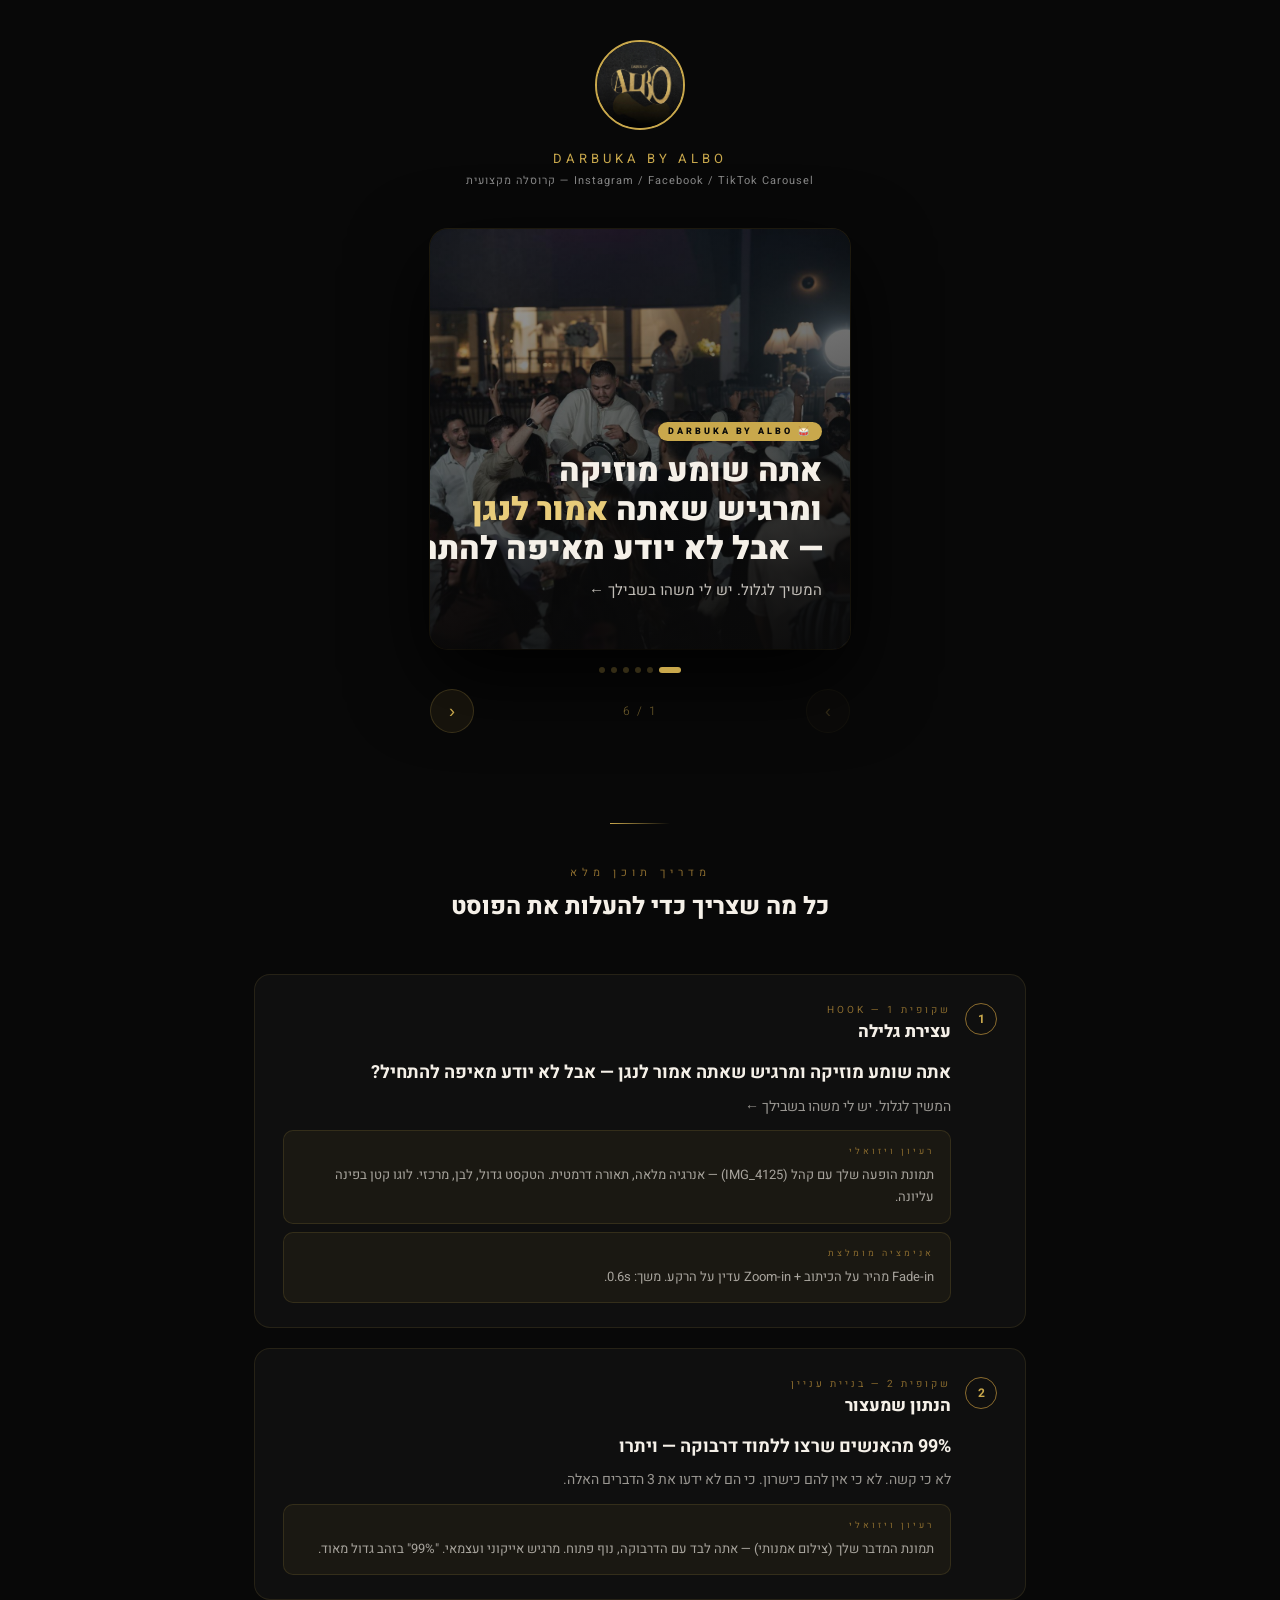
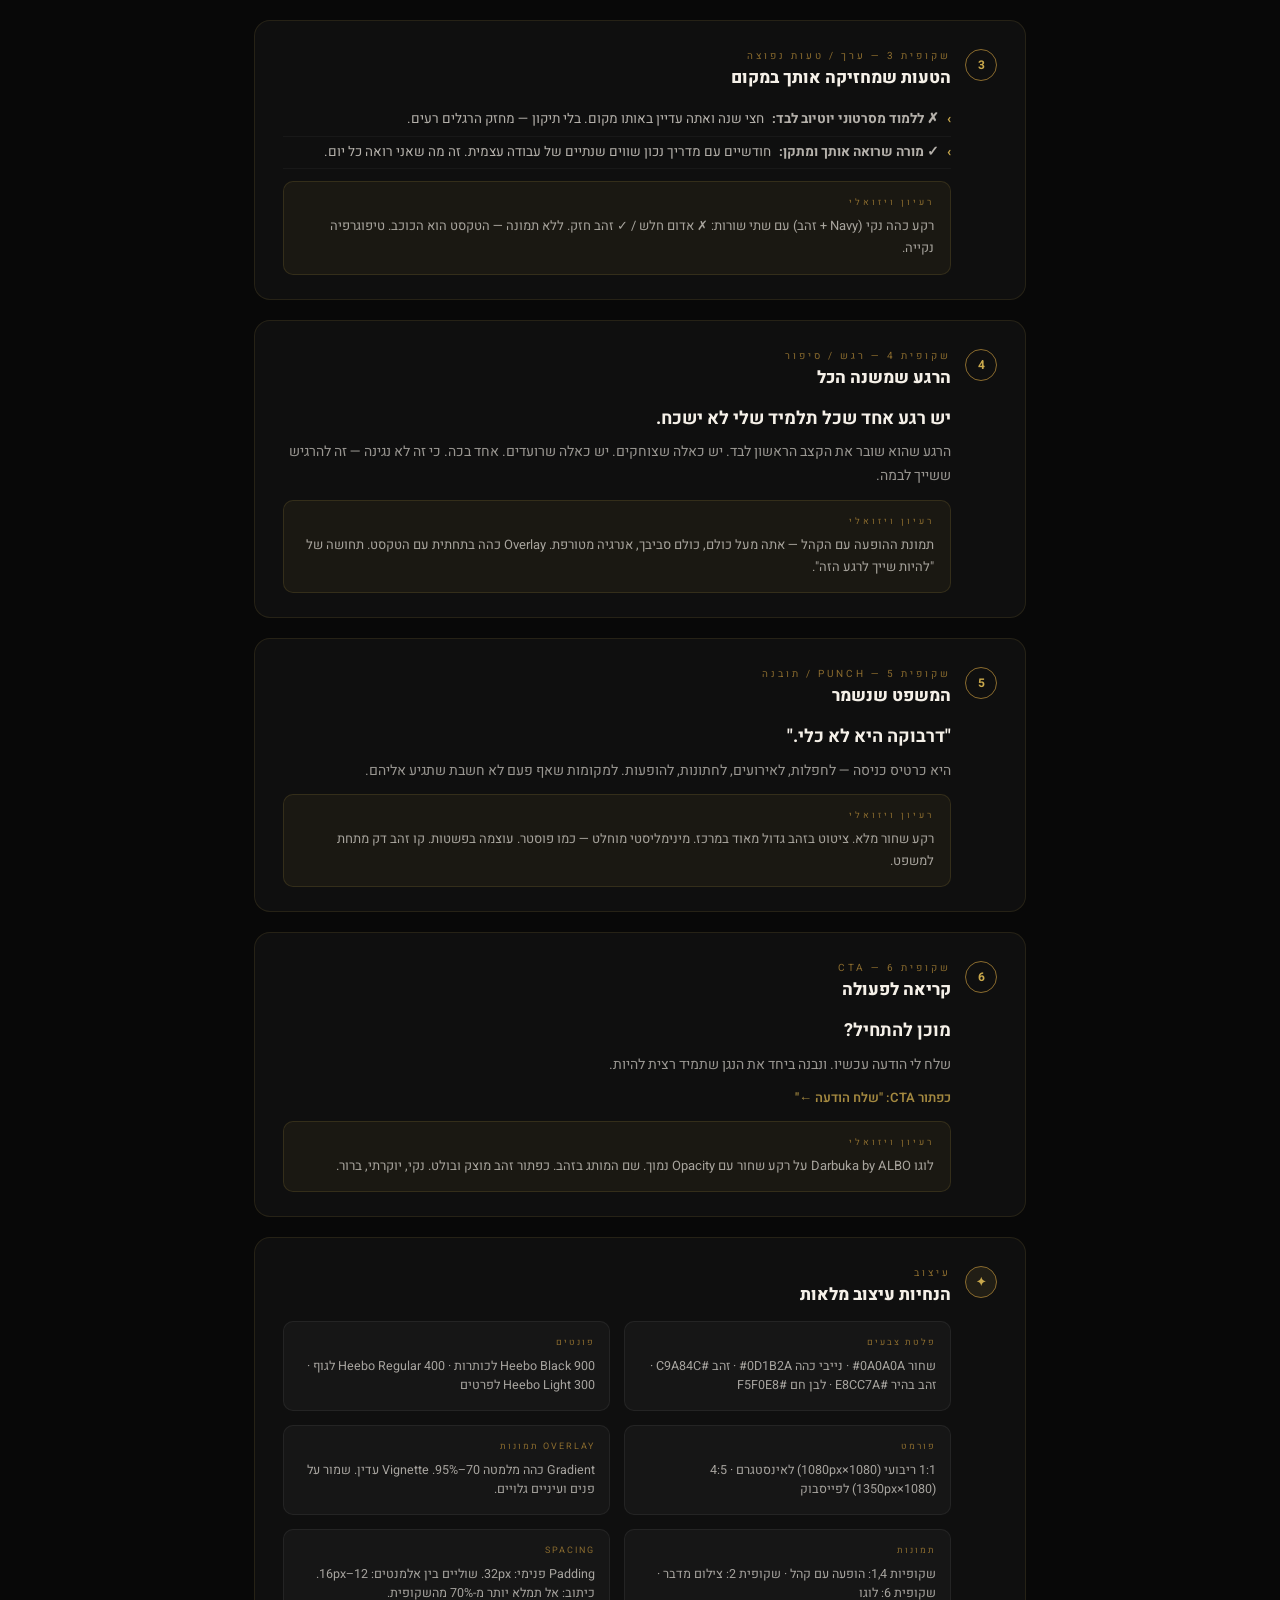
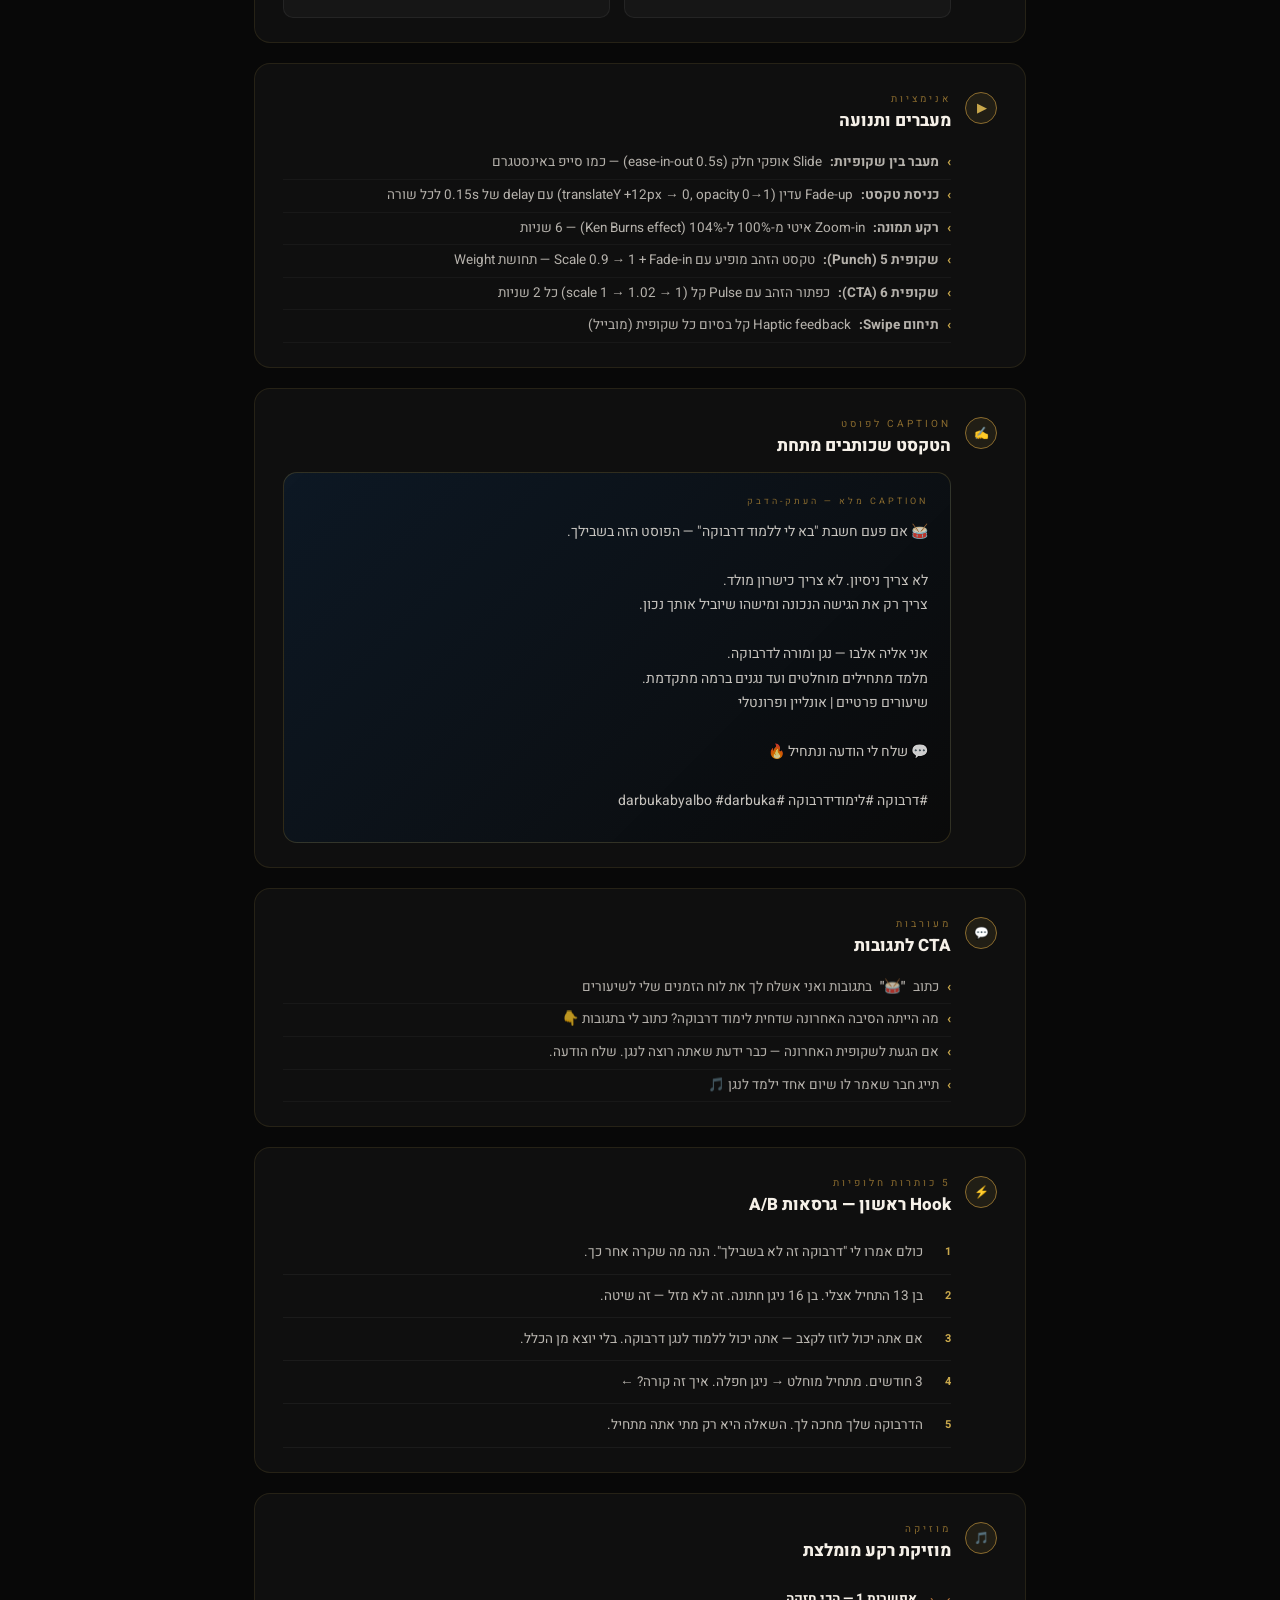
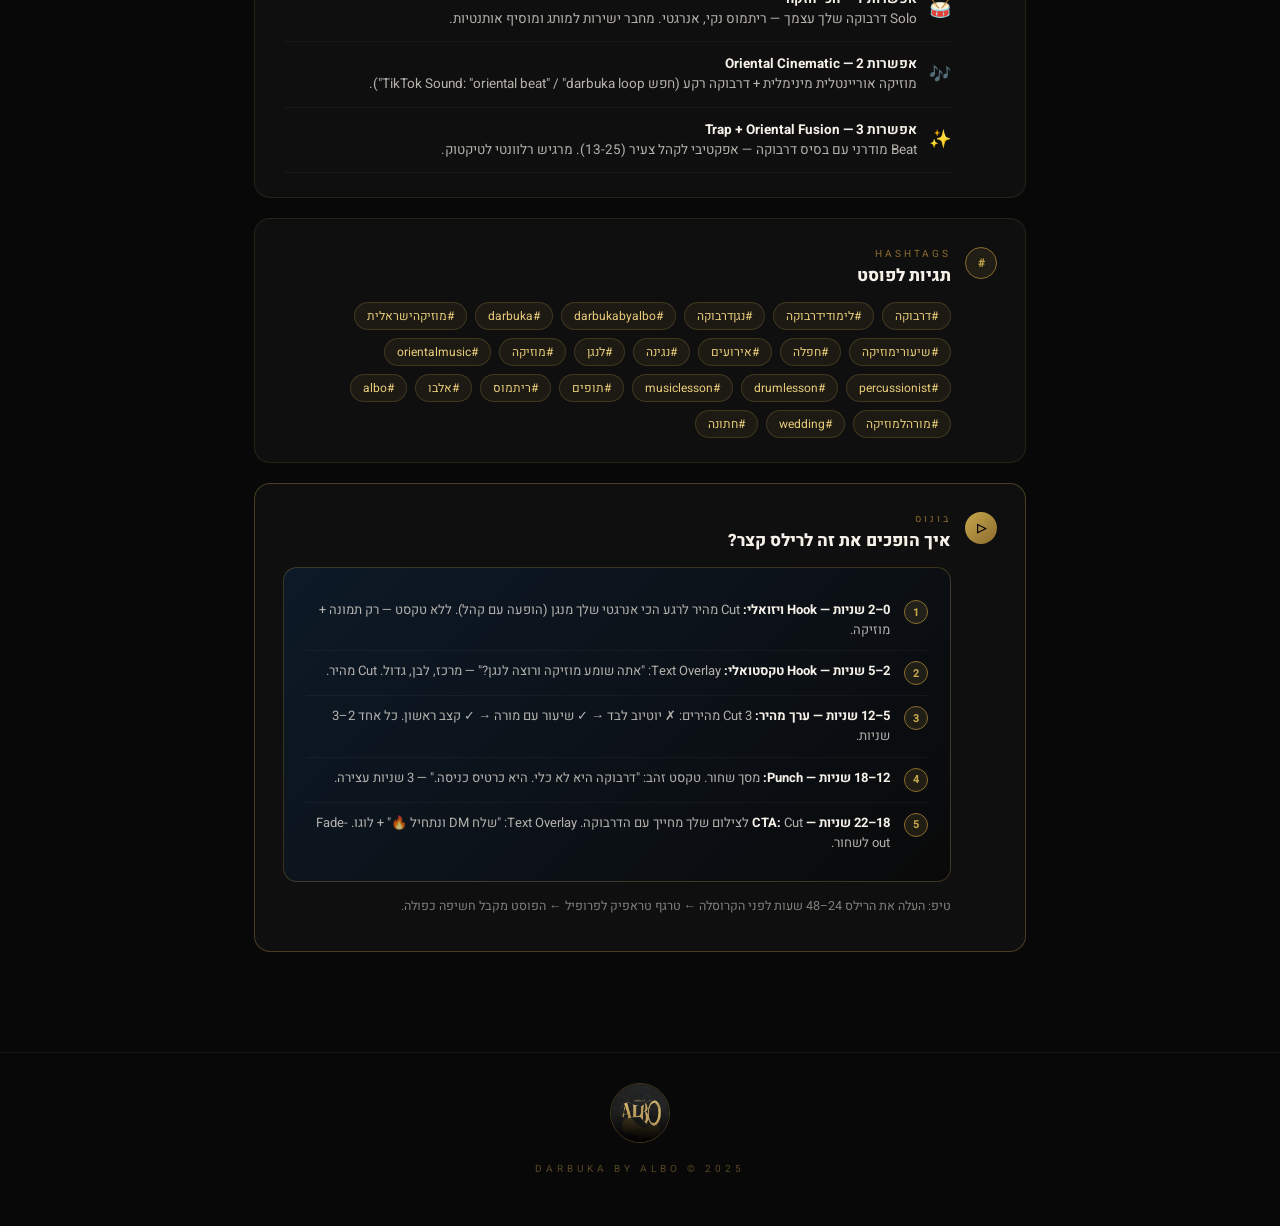
==== index.html @ 51befe45 "Add Darbuka by ALBO professional Instagram carousel with full content guide - Interactive 6-slide He" ====
<!DOCTYPE html>
<html lang="he" dir="rtl">
<head>
  <meta charset="UTF-8" />
  <meta name="viewport" content="width=device-width, initial-scale=1.0" />
  <title>Darbuka by ALBO — קרוסלה אינסטגרם</title>
  <link rel="preconnect" href="https://fonts.googleapis.com" />
  <link href="https://fonts.googleapis.com/css2?family=Heebo:wght@300;400;500;700;800;900&display=swap" rel="stylesheet" />
  <style>
    /* ─── RESET & BASE ─── */
    *, *::before, *::after { box-sizing: border-box; margin: 0; padding: 0; }

    :root {
      --gold:       #C9A84C;
      --gold-light: #E8CC7A;
      --gold-dim:   #8A6B2E;
      --black:      #0A0A0A;
      --navy:       #0D1B2A;
      --white:      #F5F0E8;
      --gray:       #888;
      --slide-w:    420px;
      --slide-h:    420px;
    }

    body {
      background: #080808;
      font-family: 'Heebo', sans-serif;
      color: var(--white);
      min-height: 100vh;
      overflow-x: hidden;
    }

    /* ─── LAYOUT ─── */
    .page-header {
      text-align: center;
      padding: 40px 20px 10px;
    }
    .page-header .brand-logo {
      width: 90px;
      border-radius: 50%;
      border: 2px solid var(--gold);
      margin-bottom: 12px;
    }
    .page-header h1 {
      font-size: 13px;
      letter-spacing: 4px;
      color: var(--gold);
      text-transform: uppercase;
      font-weight: 400;
    }
    .page-header p {
      font-size: 11px;
      color: var(--gray);
      margin-top: 4px;
      letter-spacing: 1px;
    }

    /* ─── CAROUSEL WRAPPER ─── */
    .carousel-section {
      display: flex;
      flex-direction: column;
      align-items: center;
      padding: 30px 0 0;
    }

    .carousel-frame {
      position: relative;
      width: var(--slide-w);
      max-width: 92vw;
    }

    /* ─── SLIDE TRACK ─── */
    .slides-track {
      overflow: hidden;
      border-radius: 18px;
      box-shadow: 0 30px 80px rgba(0,0,0,.9), 0 0 0 1px rgba(201,168,76,.15);
    }

    .slides-inner {
      display: flex;
      transition: transform .55s cubic-bezier(.77,0,.175,1);
    }

    .slide {
      min-width: var(--slide-w);
      max-width: 92vw;
      height: var(--slide-h);
      position: relative;
      overflow: hidden;
      flex-shrink: 0;
      display: flex;
      flex-direction: column;
      justify-content: flex-end;
      align-items: flex-start;
      padding: 32px 28px;
    }

    /* ─── BG LAYERS ─── */
    .slide-bg {
      position: absolute;
      inset: 0;
      background-size: cover;
      background-position: center;
      transition: transform 6s ease;
    }
    .slide:hover .slide-bg { transform: scale(1.04); }

    .slide-overlay {
      position: absolute;
      inset: 0;
      background: linear-gradient(
        170deg,
        rgba(10,10,10,.15) 0%,
        rgba(10,10,10,.55) 40%,
        rgba(10,10,10,.92) 100%
      );
    }

    /* ─── SLIDE TEXT ─── */
    .slide-content { position: relative; z-index: 2; width: 100%; }

    .slide-tag {
      display: inline-block;
      background: var(--gold);
      color: var(--black);
      font-size: 9px;
      font-weight: 800;
      letter-spacing: 3px;
      text-transform: uppercase;
      padding: 3px 10px;
      border-radius: 20px;
      margin-bottom: 10px;
    }

    .slide-number {
      position: absolute;
      top: 24px;
      left: 24px;
      font-size: 10px;
      color: rgba(201,168,76,.5);
      font-weight: 300;
      letter-spacing: 2px;
      z-index: 3;
    }

    .slide-headline {
      font-size: clamp(22px, 5.5vw, 28px);
      font-weight: 900;
      line-height: 1.22;
      color: var(--white);
      margin-bottom: 10px;
    }
    .slide-headline .gold { color: var(--gold-light); }

    .slide-body {
      font-size: clamp(13px, 3.2vw, 15px);
      font-weight: 400;
      line-height: 1.65;
      color: rgba(245,240,232,.78);
      margin-bottom: 14px;
    }

    .slide-cta-pill {
      display: inline-flex;
      align-items: center;
      gap: 6px;
      border: 1.5px solid var(--gold);
      border-radius: 40px;
      padding: 8px 20px;
      font-size: 13px;
      font-weight: 700;
      color: var(--gold-light);
      letter-spacing: .5px;
      transition: background .25s, color .25s;
      cursor: pointer;
      text-decoration: none;
    }
    .slide-cta-pill:hover {
      background: var(--gold);
      color: var(--black);
    }
    .slide-cta-pill .arrow { font-style: normal; transition: transform .25s; }
    .slide-cta-pill:hover .arrow { transform: translateX(-4px); }

    /* ─── SLIDE 1 — HOOK ─── */
    #slide-1 .slide-bg {
      background-image: url('images/performance.jpeg');
      background-position: center 30%;
    }
    #slide-1 .slide-overlay {
      background: linear-gradient(
        160deg,
        rgba(13,27,42,.3) 0%,
        rgba(10,10,10,.5) 35%,
        rgba(10,10,10,.97) 100%
      );
    }
    #slide-1 .slide-headline { font-size: clamp(24px, 6vw, 32px); }

    /* ─── SLIDE 2 ─── */
    #slide-2 .slide-bg {
      background-image: url('images/desert.jpeg');
      background-position: center 20%;
    }

    /* ─── SLIDE 3 — MISTAKE ─── */
    #slide-3 { background: var(--navy); justify-content: center; }
    #slide-3 .slide-bg {
      background: radial-gradient(ellipse at 60% 40%, rgba(201,168,76,.08) 0%, transparent 70%);
    }
    #slide-3 .slide-overlay { background: none; }

    .mistake-card {
      position: relative; z-index: 2; width: 100%;
      padding: 8px 0;
    }
    .mistake-row {
      display: flex;
      gap: 10px;
      margin-bottom: 10px;
      align-items: flex-start;
    }
    .mistake-icon {
      width: 32px; height: 32px;
      border-radius: 50%;
      display: flex; align-items: center; justify-content: center;
      font-size: 15px;
      flex-shrink: 0;
      margin-top: 2px;
    }
    .mistake-icon.wrong { background: rgba(255,80,80,.15); border: 1px solid rgba(255,80,80,.3); }
    .mistake-icon.right { background: rgba(201,168,76,.15); border: 1px solid rgba(201,168,76,.3); }
    .mistake-text { font-size: 13px; line-height: 1.55; color: rgba(245,240,232,.8); }
    .mistake-text strong { color: var(--white); font-weight: 700; }

    /* ─── SLIDE 4 — EMOTION ─── */
    #slide-4 .slide-bg {
      background-image: url('images/performance.jpeg');
      background-position: center 20%;
    }
    #slide-4 .slide-overlay {
      background: linear-gradient(
        180deg,
        rgba(10,10,10,.0) 0%,
        rgba(10,10,10,.65) 50%,
        rgba(10,10,10,.97) 100%
      );
    }

    /* ─── SLIDE 5 — PUNCH ─── */
    #slide-5 { background: var(--black); justify-content: center; }
    #slide-5 .slide-bg {
      background: radial-gradient(ellipse at 30% 60%, rgba(13,27,42,.9) 0%, var(--black) 70%);
    }
    #slide-5 .slide-overlay { background: none; }
    .punch-content {
      position: relative; z-index: 2; width: 100%;
      text-align: center;
      padding: 20px 10px;
    }
    .punch-content .big-quote {
      font-size: clamp(36px, 9vw, 52px);
      font-weight: 900;
      color: var(--gold-light);
      line-height: 1.1;
      margin-bottom: 16px;
    }
    .punch-content .sub {
      font-size: 14px;
      color: rgba(245,240,232,.65);
      line-height: 1.6;
    }
    .punch-divider {
      width: 40px; height: 2px;
      background: var(--gold);
      margin: 14px auto;
      border-radius: 2px;
    }

    /* ─── SLIDE 6 — CTA ─── */
    #slide-6 { background: var(--black); justify-content: center; align-items: center; }
    #slide-6 .slide-bg {
      background-image: url('images/logo.jpeg');
      background-size: cover;
      background-position: center;
      opacity: .18;
    }
    #slide-6 .slide-overlay {
      background: rgba(10,10,10,.55);
    }
    .cta-content {
      position: relative; z-index: 2;
      text-align: center;
      width: 100%;
      padding: 10px;
    }
    .cta-content .cta-brand {
      font-size: 10px;
      letter-spacing: 5px;
      color: var(--gold);
      text-transform: uppercase;
      margin-bottom: 16px;
    }
    .cta-content .cta-big {
      font-size: clamp(26px, 6.5vw, 34px);
      font-weight: 900;
      color: var(--white);
      line-height: 1.2;
      margin-bottom: 8px;
    }
    .cta-content .cta-sub {
      font-size: 13px;
      color: rgba(245,240,232,.65);
      margin-bottom: 22px;
      line-height: 1.6;
    }
    .cta-btn {
      display: inline-block;
      background: var(--gold);
      color: var(--black);
      font-size: 14px;
      font-weight: 800;
      padding: 13px 32px;
      border-radius: 50px;
      text-decoration: none;
      letter-spacing: .5px;
      transition: transform .2s, box-shadow .2s;
      box-shadow: 0 8px 30px rgba(201,168,76,.35);
    }
    .cta-btn:hover {
      transform: translateY(-2px);
      box-shadow: 0 12px 40px rgba(201,168,76,.5);
    }

    /* ─── PROGRESS / NAV ─── */
    .progress-dots {
      display: flex;
      gap: 6px;
      justify-content: center;
      padding: 18px 0 6px;
    }
    .dot {
      width: 6px; height: 6px;
      border-radius: 50%;
      background: rgba(201,168,76,.25);
      transition: all .35s ease;
      cursor: pointer;
    }
    .dot.active {
      background: var(--gold);
      width: 22px;
      border-radius: 3px;
    }

    .nav-row {
      display: flex;
      justify-content: space-between;
      align-items: center;
      width: var(--slide-w);
      max-width: 92vw;
      padding: 10px 0 30px;
    }
    .nav-btn {
      background: rgba(201,168,76,.08);
      border: 1px solid rgba(201,168,76,.2);
      color: var(--gold);
      width: 44px; height: 44px;
      border-radius: 50%;
      font-size: 18px;
      cursor: pointer;
      display: flex; align-items: center; justify-content: center;
      transition: background .2s, border-color .2s;
    }
    .nav-btn:hover { background: rgba(201,168,76,.18); border-color: var(--gold); }
    .nav-btn:disabled { opacity: .2; cursor: default; }

    .slide-counter {
      font-size: 12px;
      color: rgba(201,168,76,.5);
      letter-spacing: 2px;
      font-weight: 300;
    }

    /* ─── CONTENT GUIDE ─── */
    .guide-section {
      max-width: 820px;
      margin: 0 auto;
      padding: 60px 24px 80px;
    }

    .guide-divider {
      width: 60px; height: 1px;
      background: linear-gradient(90deg, var(--gold), transparent);
      margin: 0 auto 40px;
    }

    .guide-title {
      text-align: center;
      font-size: 11px;
      letter-spacing: 5px;
      color: var(--gold-dim);
      text-transform: uppercase;
      margin-bottom: 8px;
    }
    .guide-heading {
      text-align: center;
      font-size: 24px;
      font-weight: 800;
      color: var(--white);
      margin-bottom: 50px;
    }

    .guide-card {
      background: rgba(255,255,255,.03);
      border: 1px solid rgba(201,168,76,.12);
      border-radius: 16px;
      padding: 28px 28px 24px;
      margin-bottom: 20px;
      transition: border-color .25s;
    }
    .guide-card:hover { border-color: rgba(201,168,76,.3); }

    .guide-card-header {
      display: flex;
      align-items: flex-start;
      gap: 14px;
      margin-bottom: 14px;
    }
    .guide-card-num {
      width: 32px; height: 32px; min-width: 32px;
      border-radius: 50%;
      border: 1.5px solid var(--gold-dim);
      color: var(--gold);
      font-size: 12px;
      font-weight: 700;
      display: flex; align-items: center; justify-content: center;
      flex-shrink: 0;
    }
    .guide-card-label {
      font-size: 10px;
      letter-spacing: 3px;
      color: var(--gold-dim);
      text-transform: uppercase;
      margin-bottom: 2px;
    }
    .guide-card-title {
      font-size: 17px;
      font-weight: 800;
      color: var(--white);
    }

    .guide-card-body {
      padding-right: 46px;
    }
    .guide-card-body p {
      font-size: 14px;
      line-height: 1.7;
      color: rgba(245,240,232,.7);
      margin-bottom: 10px;
    }
    .guide-card-body .main-text {
      font-size: 18px;
      font-weight: 700;
      color: var(--white);
      margin-bottom: 6px;
    }
    .guide-card-body .sub-text {
      font-size: 14px;
      color: rgba(245,240,232,.6);
    }
    .guide-card-body ul {
      list-style: none;
      padding: 0;
    }
    .guide-card-body ul li {
      font-size: 13.5px;
      color: rgba(245,240,232,.72);
      line-height: 1.6;
      padding: 5px 0;
      border-bottom: 1px solid rgba(255,255,255,.04);
      display: flex;
      gap: 8px;
    }
    .guide-card-body ul li::before {
      content: '›';
      color: var(--gold);
      font-weight: 700;
      flex-shrink: 0;
    }
    .guide-card-body .visual-box {
      background: rgba(201,168,76,.06);
      border: 1px solid rgba(201,168,76,.15);
      border-radius: 10px;
      padding: 14px 16px;
      margin-top: 12px;
    }
    .guide-card-body .visual-box .vb-label {
      font-size: 9px;
      letter-spacing: 3px;
      color: var(--gold-dim);
      text-transform: uppercase;
      margin-bottom: 6px;
    }
    .guide-card-body .visual-box p {
      font-size: 13px;
      color: rgba(245,240,232,.65);
      margin: 0;
    }

    .tag-grid {
      display: flex;
      flex-wrap: wrap;
      gap: 8px;
      margin-top: 4px;
    }
    .tag {
      background: rgba(201,168,76,.08);
      border: 1px solid rgba(201,168,76,.2);
      color: var(--gold-light);
      border-radius: 20px;
      padding: 4px 12px;
      font-size: 12px;
    }

    .alt-list {
      counter-reset: alt;
    }
    .alt-item {
      counter-increment: alt;
      display: flex;
      gap: 12px;
      padding: 11px 0;
      border-bottom: 1px solid rgba(255,255,255,.05);
      align-items: flex-start;
    }
    .alt-item::before {
      content: counter(alt);
      color: var(--gold);
      font-size: 11px;
      font-weight: 700;
      min-width: 16px;
      margin-top: 1px;
    }
    .alt-item span { font-size: 13.5px; color: rgba(245,240,232,.75); line-height: 1.5; }

    .grid-2 {
      display: grid;
      grid-template-columns: 1fr 1fr;
      gap: 14px;
      margin-top: 8px;
    }
    .grid-box {
      background: rgba(255,255,255,.03);
      border: 1px solid rgba(255,255,255,.06);
      border-radius: 10px;
      padding: 14px;
    }
    .grid-box .gb-label {
      font-size: 9px;
      letter-spacing: 2px;
      color: var(--gold-dim);
      text-transform: uppercase;
      margin-bottom: 8px;
    }
    .grid-box p { font-size: 12.5px; color: rgba(245,240,232,.65); line-height: 1.55; margin: 0; }

    .caption-box {
      background: linear-gradient(135deg, rgba(13,27,42,.8), rgba(10,10,10,.9));
      border: 1px solid rgba(201,168,76,.2);
      border-radius: 14px;
      padding: 22px 22px 18px;
      margin-top: 8px;
    }
    .caption-box .cb-label {
      font-size: 9px; letter-spacing: 3px;
      color: var(--gold-dim); text-transform: uppercase; margin-bottom: 12px;
    }
    .caption-box p {
      font-size: 14px;
      line-height: 1.75;
      color: rgba(245,240,232,.8);
      white-space: pre-line;
    }

    .music-row {
      display: flex;
      align-items: center;
      gap: 12px;
      padding: 12px 0;
      border-bottom: 1px solid rgba(255,255,255,.04);
    }
    .music-icon { font-size: 18px; flex-shrink: 0; }
    .music-text { font-size: 13.5px; color: rgba(245,240,232,.72); line-height: 1.5; }
    .music-text strong { color: var(--white); display: block; }

    .reels-card {
      background: linear-gradient(135deg, rgba(13,27,42,.9), rgba(10,10,10,.95));
      border: 1px solid rgba(201,168,76,.25);
      border-radius: 14px;
      padding: 22px 22px 18px;
      margin-top: 8px;
    }
    .reels-step {
      display: flex;
      gap: 14px;
      padding: 10px 0;
      border-bottom: 1px solid rgba(255,255,255,.04);
      align-items: flex-start;
    }
    .reels-step:last-child { border-bottom: none; }
    .reels-step-num {
      width: 24px; height: 24px; min-width: 24px;
      background: rgba(201,168,76,.12);
      border: 1px solid var(--gold-dim);
      border-radius: 50%;
      color: var(--gold);
      font-size: 11px;
      font-weight: 700;
      display: flex; align-items: center; justify-content: center;
    }
    .reels-step-text { font-size: 13px; color: rgba(245,240,232,.72); line-height: 1.55; }
    .reels-step-text strong { color: var(--white); font-weight: 700; }

    /* ─── RESPONSIVE ─── */
    @media (max-width: 480px) {
      :root { --slide-w: 100vw; --slide-h: 100vw; }
      .slides-track { border-radius: 14px; }
      .slide { padding: 24px 20px; }
      .grid-2 { grid-template-columns: 1fr; }
    }
  </style>
</head>
<body>

<!-- ════════════════════════════════════════
     PAGE HEADER
════════════════════════════════════════ -->
<header class="page-header">
  <img src="images/logo.jpeg" alt="Darbuka by ALBO" class="brand-logo" />
  <h1>Darbuka by ALBO</h1>
  <p>Instagram / Facebook / TikTok Carousel — קרוסלה מקצועית</p>
</header>


<!-- ════════════════════════════════════════
     CAROUSEL
════════════════════════════════════════ -->
<section class="carousel-section">

  <div class="carousel-frame">
    <div class="slides-track">
      <div class="slides-inner" id="slidesInner">

        <!-- ── SLIDE 1 — HOOK ── -->
        <div class="slide" id="slide-1">
          <div class="slide-bg"></div>
          <div class="slide-overlay"></div>
          <div class="slide-number">01 / 06</div>
          <div class="slide-content">
            <span class="slide-tag">🥁 Darbuka by ALBO</span>
            <h2 class="slide-headline">
              אתה שומע מוזיקה
              <br/>ומרגיש שאתה <span class="gold">אמור לנגן</span>
              <br/>— אבל לא יודע מאיפה להתחיל?
            </h2>
            <p class="slide-body">המשיך לגלול. יש לי משהו בשבילך ←</p>
          </div>
        </div>

        <!-- ── SLIDE 2 — BUILD INTEREST ── -->
        <div class="slide" id="slide-2">
          <div class="slide-bg"></div>
          <div class="slide-overlay"></div>
          <div class="slide-number">02 / 06</div>
          <div class="slide-content">
            <span class="slide-tag">🔥 הנתון המטורף</span>
            <h2 class="slide-headline">
              <span class="gold">99%</span> מהאנשים שרצו
              ללמוד דרבוקה — ויתרו
            </h2>
            <p class="slide-body">
              לא כי קשה. לא כי אין להם כישרון.
              <br/>כי הם לא ידעו את 3 הדברים האלה.
            </p>
          </div>
        </div>

        <!-- ── SLIDE 3 — MISTAKE / VALUE ── -->
        <div class="slide" id="slide-3">
          <div class="slide-bg"></div>
          <div class="slide-number">03 / 06</div>
          <div class="slide-content mistake-card">
            <span class="slide-tag">⚠️ הטעות שמחזיקה אותך במקום</span>
            <div class="mistake-row">
              <div class="mistake-icon wrong">✗</div>
              <div class="mistake-text">
                <strong>ללמוד מסרטוני יוטיוב לבד</strong>
                <br/>חצי שנה ואתה עדיין באותו מקום. בלי תיקון, בלי פידבק — אתה מחזק הרגלים רעים.
              </div>
            </div>
            <div class="mistake-row">
              <div class="mistake-icon right">✓</div>
              <div class="mistake-text">
                <strong>מורה שרואה אותך ומתקן אותך</strong>
                <br/>חודשיים עם מדריך נכון שווים שנתיים של עבודה עצמית. זה לא דעה — זה מה שאני רואה כל יום.
              </div>
            </div>
          </div>
        </div>

        <!-- ── SLIDE 4 — EMOTION ── -->
        <div class="slide" id="slide-4">
          <div class="slide-bg"></div>
          <div class="slide-overlay"></div>
          <div class="slide-number">04 / 06</div>
          <div class="slide-content">
            <span class="slide-tag">🎶 הרגע שמשנה הכל</span>
            <h2 class="slide-headline">
              יש רגע אחד
              שכל תלמיד שלי לא ישכח.
            </h2>
            <p class="slide-body">
              הרגע שהוא שובר את הקצב הראשון בפני עצמו.
              <br/>יש כאלה שצוחקים. יש כאלה שרועדים.
              <br/>אחד בכה.
              <br/>כי זה לא נגינה — <strong>זה להרגיש ששייך לבמה.</strong>
            </p>
          </div>
        </div>

        <!-- ── SLIDE 5 — PUNCH ── -->
        <div class="slide" id="slide-5">
          <div class="slide-bg"></div>
          <div class="slide-number">05 / 06</div>
          <div class="punch-content">
            <p class="big-quote">"דרבוקה<br/>היא לא כלי."</p>
            <div class="punch-divider"></div>
            <p class="sub">
              היא כרטיס כניסה — לחפלות, לאירועים, לחתונות, להופעות.
              <br/>למקומות שאף פעם לא חשבת שתגיע אליהם.
            </p>
          </div>
        </div>

        <!-- ── SLIDE 6 — CTA ── -->
        <div class="slide" id="slide-6">
          <div class="slide-bg"></div>
          <div class="slide-overlay"></div>
          <div class="cta-content">
            <p class="cta-brand">Darbuka by ALBO</p>
            <h2 class="cta-big">מוכן<br/>להתחיל?</h2>
            <p class="cta-sub">
              שלח לי הודעה עכשיו.
              <br/>ונבנה ביחד את הנגן שתמיד רצית להיות.
            </p>
            <a href="#" class="cta-btn">שלח הודעה ←</a>
          </div>
        </div>

      </div><!-- /slides-inner -->
    </div><!-- /slides-track -->

    <!-- Progress dots -->
    <div class="progress-dots" id="progressDots"></div>

    <!-- Nav row -->
    <div class="nav-row">
      <button class="nav-btn" id="prevBtn" onclick="changeSlide(-1)">›</button>
      <span class="slide-counter" id="slideCounter">1 / 6</span>
      <button class="nav-btn" id="nextBtn" onclick="changeSlide(1)">‹</button>
    </div>

  </div><!-- /carousel-frame -->

</section><!-- /carousel-section -->


<!-- ════════════════════════════════════════
     CONTENT GUIDE
════════════════════════════════════════ -->
<section class="guide-section">
  <div class="guide-divider"></div>
  <p class="guide-title">מדריך תוכן מלא</p>
  <h2 class="guide-heading">כל מה שצריך כדי להעלות את הפוסט</h2>

  <!-- SLIDE GUIDE CARDS -->

  <!-- 1 -->
  <div class="guide-card">
    <div class="guide-card-header">
      <div class="guide-card-num">1</div>
      <div>
        <div class="guide-card-label">שקופית 1 — Hook</div>
        <div class="guide-card-title">עצירת גלילה</div>
      </div>
    </div>
    <div class="guide-card-body">
      <p class="main-text">אתה שומע מוזיקה ומרגיש שאתה אמור לנגן — אבל לא יודע מאיפה להתחיל?</p>
      <p class="sub-text">המשיך לגלול. יש לי משהו בשבילך ←</p>
      <div class="visual-box">
        <div class="vb-label">רעיון ויזואלי</div>
        <p>תמונת הופעה שלך עם קהל (IMG_4125) — אנרגיה מלאה, תאורה דרמטית. הטקסט גדול, לבן, מרכזי. לוגו קטן בפינה עליונה.</p>
      </div>
      <div class="visual-box" style="margin-top:8px">
        <div class="vb-label">אנימציה מומלצת</div>
        <p>Fade-in מהיר על הכיתוב + Zoom-in עדין על הרקע. משך: 0.6s.</p>
      </div>
    </div>
  </div>

  <!-- 2 -->
  <div class="guide-card">
    <div class="guide-card-header">
      <div class="guide-card-num">2</div>
      <div>
        <div class="guide-card-label">שקופית 2 — בניית עניין</div>
        <div class="guide-card-title">הנתון שמעצור</div>
      </div>
    </div>
    <div class="guide-card-body">
      <p class="main-text">99% מהאנשים שרצו ללמוד דרבוקה — ויתרו</p>
      <p class="sub-text">לא כי קשה. לא כי אין להם כישרון. כי הם לא ידעו את 3 הדברים האלה.</p>
      <div class="visual-box">
        <div class="vb-label">רעיון ויזואלי</div>
        <p>תמונת המדבר שלך (צילום אמנותי) — אתה לבד עם הדרבוקה, נוף פתוח. מרגיש אייקוני ועצמאי. "99%" בזהב גדול מאוד.</p>
      </div>
    </div>
  </div>

  <!-- 3 -->
  <div class="guide-card">
    <div class="guide-card-header">
      <div class="guide-card-num">3</div>
      <div>
        <div class="guide-card-label">שקופית 3 — ערך / טעות נפוצה</div>
        <div class="guide-card-title">הטעות שמחזיקה אותך במקום</div>
      </div>
    </div>
    <div class="guide-card-body">
      <ul>
        <li><strong>✗ ללמוד מסרטוני יוטיוב לבד:</strong> חצי שנה ואתה עדיין באותו מקום. בלי תיקון — מחזק הרגלים רעים.</li>
        <li><strong>✓ מורה שרואה אותך ומתקן:</strong> חודשיים עם מדריך נכון שווים שנתיים של עבודה עצמית. זה מה שאני רואה כל יום.</li>
      </ul>
      <div class="visual-box">
        <div class="vb-label">רעיון ויזואלי</div>
        <p>רקע כהה נקי (Navy + זהב) עם שתי שורות: ✗ אדום חלש / ✓ זהב חזק. ללא תמונה — הטקסט הוא הכוכב. טיפוגרפיה נקייה.</p>
      </div>
    </div>
  </div>

  <!-- 4 -->
  <div class="guide-card">
    <div class="guide-card-header">
      <div class="guide-card-num">4</div>
      <div>
        <div class="guide-card-label">שקופית 4 — רגש / סיפור</div>
        <div class="guide-card-title">הרגע שמשנה הכל</div>
      </div>
    </div>
    <div class="guide-card-body">
      <p class="main-text">יש רגע אחד שכל תלמיד שלי לא ישכח.</p>
      <p class="sub-text">הרגע שהוא שובר את הקצב הראשון לבד. יש כאלה שצוחקים. יש כאלה שרועדים. אחד בכה. כי זה לא נגינה — זה להרגיש ששייך לבמה.</p>
      <div class="visual-box">
        <div class="vb-label">רעיון ויזואלי</div>
        <p>תמונת ההופעה עם הקהל — אתה מעל כולם, כולם סביבך, אנרגיה מטורפת. Overlay כהה בתחתית עם הטקסט. תחושה של "להיות שייך לרגע הזה".</p>
      </div>
    </div>
  </div>

  <!-- 5 -->
  <div class="guide-card">
    <div class="guide-card-header">
      <div class="guide-card-num">5</div>
      <div>
        <div class="guide-card-label">שקופית 5 — Punch / תובנה</div>
        <div class="guide-card-title">המשפט שנשמר</div>
      </div>
    </div>
    <div class="guide-card-body">
      <p class="main-text">"דרבוקה היא לא כלי."</p>
      <p class="sub-text">היא כרטיס כניסה — לחפלות, לאירועים, לחתונות, להופעות. למקומות שאף פעם לא חשבת שתגיע אליהם.</p>
      <div class="visual-box">
        <div class="vb-label">רעיון ויזואלי</div>
        <p>רקע שחור מלא. ציטוט בזהב גדול מאוד במרכז. מינימליסטי מוחלט — כמו פוסטר. עוצמה בפשטות. קו זהב דק מתחת למשפט.</p>
      </div>
    </div>
  </div>

  <!-- 6 -->
  <div class="guide-card">
    <div class="guide-card-header">
      <div class="guide-card-num">6</div>
      <div>
        <div class="guide-card-label">שקופית 6 — CTA</div>
        <div class="guide-card-title">קריאה לפעולה</div>
      </div>
    </div>
    <div class="guide-card-body">
      <p class="main-text">מוכן להתחיל?</p>
      <p class="sub-text">שלח לי הודעה עכשיו. ונבנה ביחד את הנגן שתמיד רצית להיות.</p>
      <p style="font-size:13px; color:rgba(201,168,76,.8); margin-top:6px; font-weight:600;">כפתור CTA: "שלח הודעה ←"</p>
      <div class="visual-box">
        <div class="vb-label">רעיון ויזואלי</div>
        <p>לוגו Darbuka by ALBO על רקע שחור עם Opacity נמוך. שם המותג בזהב. כפתור זהב מוצק ובולט. נקי, יוקרתי, ברור.</p>
      </div>
    </div>
  </div>

  <!-- DESIGN GUIDELINES -->
  <div class="guide-card">
    <div class="guide-card-header">
      <div class="guide-card-num" style="background:rgba(201,168,76,.1)">✦</div>
      <div>
        <div class="guide-card-label">עיצוב</div>
        <div class="guide-card-title">הנחיות עיצוב מלאות</div>
      </div>
    </div>
    <div class="guide-card-body">
      <div class="grid-2">
        <div class="grid-box">
          <div class="gb-label">פלטת צבעים</div>
          <p>שחור #0A0A0A · נייבי כהה #0D1B2A · זהב #C9A84C · זהב בהיר #E8CC7A · לבן חם #F5F0E8</p>
        </div>
        <div class="grid-box">
          <div class="gb-label">פונטים</div>
          <p>Heebo Black 900 לכותרות · Heebo Regular 400 לגוף · Heebo Light 300 לפרטים</p>
        </div>
        <div class="grid-box">
          <div class="gb-label">פורמט</div>
          <p>1:1 ריבועי (1080×1080px) לאינסטגרם · 4:5 (1080×1350px) לפייסבוק</p>
        </div>
        <div class="grid-box">
          <div class="gb-label">Overlay תמונות</div>
          <p>Gradient כהה מלמטה 70–95%. Vignette עדין. שמור על פנים ועיניים גלויים.</p>
        </div>
        <div class="grid-box">
          <div class="gb-label">תמונות</div>
          <p>שקופיות 1,4: הופעה עם קהל · שקופית 2: צילום מדבר · שקופית 6: לוגו</p>
        </div>
        <div class="grid-box">
          <div class="gb-label">Spacing</div>
          <p>Padding פנימי: 32px. שוליים בין אלמנטים: 12–16px. כיתוב: אל תמלא יותר מ-70% מהשקופית.</p>
        </div>
      </div>
    </div>
  </div>

  <!-- TRANSITIONS -->
  <div class="guide-card">
    <div class="guide-card-header">
      <div class="guide-card-num" style="background:rgba(201,168,76,.1)">▶</div>
      <div>
        <div class="guide-card-label">אנימציות</div>
        <div class="guide-card-title">מעברים ותנועה</div>
      </div>
    </div>
    <div class="guide-card-body">
      <ul>
        <li><strong>מעבר בין שקופיות:</strong> Slide אופקי חלק (ease-in-out 0.5s) — כמו סייפ באינסטגרם</li>
        <li><strong>כניסת טקסט:</strong> Fade-up עדין (translateY +12px → 0, opacity 0→1) עם delay של 0.15s לכל שורה</li>
        <li><strong>רקע תמונה:</strong> Zoom-in איטי מ-100% ל-104% (Ken Burns effect) — 6 שניות</li>
        <li><strong>שקופית 5 (Punch):</strong> טקסט הזהב מופיע עם Scale 0.9 → 1 + Fade-in — תחושת Weight</li>
        <li><strong>שקופית 6 (CTA):</strong> כפתור הזהב עם Pulse קל (scale 1 → 1.02 → 1) כל 2 שניות</li>
        <li><strong>תיחום Swipe:</strong> Haptic feedback קל בסיום כל שקופית (מובייל)</li>
      </ul>
    </div>
  </div>

  <!-- CAPTION -->
  <div class="guide-card">
    <div class="guide-card-header">
      <div class="guide-card-num" style="background:rgba(201,168,76,.1)">✍</div>
      <div>
        <div class="guide-card-label">Caption לפוסט</div>
        <div class="guide-card-title">הטקסט שכותבים מתחת</div>
      </div>
    </div>
    <div class="guide-card-body">
      <div class="caption-box">
        <div class="cb-label">Caption מלא — העתק-הדבק</div>
        <p>🥁 אם פעם חשבת "בא לי ללמוד דרבוקה" — הפוסט הזה בשבילך.

לא צריך ניסיון. לא צריך כישרון מולד.
צריך רק את הגישה הנכונה ומישהו שיוביל אותך נכון.

אני אליה אלבו — נגן ומורה לדרבוקה.
מלמד מתחילים מוחלטים ועד נגנים ברמה מתקדמת.
שיעורים פרטיים | אונליין ופרונטלי

💬 שלח לי הודעה ונתחיל 🔥

#דרבוקה #לימודידרבוקה #darbukabyalbo #darbuka</p>
      </div>
    </div>
  </div>

  <!-- CTA FOR COMMENTS -->
  <div class="guide-card">
    <div class="guide-card-header">
      <div class="guide-card-num" style="background:rgba(201,168,76,.1)">💬</div>
      <div>
        <div class="guide-card-label">מעורבות</div>
        <div class="guide-card-title">CTA לתגובות</div>
      </div>
    </div>
    <div class="guide-card-body">
      <ul>
        <li>כתוב <strong>"🥁"</strong> בתגובות ואני אשלח לך את לוח הזמנים שלי לשיעורים</li>
        <li>מה הייתה הסיבה האחרונה שדחית לימוד דרבוקה? כתוב לי בתגובות 👇</li>
        <li>אם הגעת לשקופית האחרונה — כבר ידעת שאתה רוצה לנגן. שלח הודעה.</li>
        <li>תייג חבר שאמר לו שיום אחד ילמד לנגן 🎵</li>
      </ul>
    </div>
  </div>

  <!-- ALT HOOKS -->
  <div class="guide-card">
    <div class="guide-card-header">
      <div class="guide-card-num" style="background:rgba(201,168,76,.1)">⚡</div>
      <div>
        <div class="guide-card-label">5 כותרות חלופיות</div>
        <div class="guide-card-title">Hook ראשון — גרסאות A/B</div>
      </div>
    </div>
    <div class="guide-card-body">
      <div class="alt-list">
        <div class="alt-item"><span>כולם אמרו לי "דרבוקה זה לא בשבילך". הנה מה שקרה אחר כך.</span></div>
        <div class="alt-item"><span>בן 13 התחיל אצלי. בן 16 ניגן חתונה. זה לא מזל — זה שיטה.</span></div>
        <div class="alt-item"><span>אם אתה יכול לזוז לקצב — אתה יכול ללמוד לנגן דרבוקה. בלי יוצא מן הכלל.</span></div>
        <div class="alt-item"><span>3 חודשים. מתחיל מוחלט → ניגן חפלה. איך זה קורה? ←</span></div>
        <div class="alt-item"><span>הדרבוקה שלך מחכה לך. השאלה היא רק מתי אתה מתחיל.</span></div>
      </div>
    </div>
  </div>

  <!-- MUSIC -->
  <div class="guide-card">
    <div class="guide-card-header">
      <div class="guide-card-num" style="background:rgba(201,168,76,.1)">🎵</div>
      <div>
        <div class="guide-card-label">מוזיקה</div>
        <div class="guide-card-title">מוזיקת רקע מומלצת</div>
      </div>
    </div>
    <div class="guide-card-body">
      <div class="music-row">
        <div class="music-icon">🥁</div>
        <div class="music-text">
          <strong>אפשרות 1 — הכי חזקה</strong>
          Solo דרבוקה שלך עצמך — ריתמוס נקי, אנרגטי. מחבר ישירות למותג ומוסיף אותנטיות.
        </div>
      </div>
      <div class="music-row">
        <div class="music-icon">🎶</div>
        <div class="music-text">
          <strong>אפשרות 2 — Oriental Cinematic</strong>
          מוזיקה אוריינטלית מינימלית + דרבוקה רקע (חפש TikTok Sound: "oriental beat" / "darbuka loop").
        </div>
      </div>
      <div class="music-row">
        <div class="music-icon">✨</div>
        <div class="music-text">
          <strong>אפשרות 3 — Trap + Oriental Fusion</strong>
          Beat מודרני עם בסיס דרבוקה — אפקטיבי לקהל צעיר (13-25). מרגיש רלוונטי לטיקטוק.
        </div>
      </div>
    </div>
  </div>

  <!-- HASHTAGS -->
  <div class="guide-card">
    <div class="guide-card-header">
      <div class="guide-card-num" style="background:rgba(201,168,76,.1)">#</div>
      <div>
        <div class="guide-card-label">Hashtags</div>
        <div class="guide-card-title">תגיות לפוסט</div>
      </div>
    </div>
    <div class="guide-card-body">
      <div class="tag-grid">
        <span class="tag">#דרבוקה</span>
        <span class="tag">#לימודידרבוקה</span>
        <span class="tag">#נגןדרבוקה</span>
        <span class="tag">#darbukabyalbo</span>
        <span class="tag">#darbuka</span>
        <span class="tag">#מוזיקהישראלית</span>
        <span class="tag">#שיעורימוזיקה</span>
        <span class="tag">#חפלה</span>
        <span class="tag">#אירועים</span>
        <span class="tag">#נגינה</span>
        <span class="tag">#לנגן</span>
        <span class="tag">#מוזיקה</span>
        <span class="tag">#orientalmusic</span>
        <span class="tag">#percussionist</span>
        <span class="tag">#drumlesson</span>
        <span class="tag">#musiclesson</span>
        <span class="tag">#תופים</span>
        <span class="tag">#ריתמוס</span>
        <span class="tag">#אלבו</span>
        <span class="tag">#albo</span>
        <span class="tag">#מורהלמוזיקה</span>
        <span class="tag">#wedding</span>
        <span class="tag">#חתונה</span>
      </div>
    </div>
  </div>

  <!-- REELS IDEA -->
  <div class="guide-card" style="border-color:rgba(201,168,76,.3)">
    <div class="guide-card-header">
      <div class="guide-card-num" style="background:linear-gradient(135deg, #C9A84C, #8A6B2E); border:none; color:#000">▷</div>
      <div>
        <div class="guide-card-label">בונוס</div>
        <div class="guide-card-title">איך הופכים את זה לרילס קצר?</div>
      </div>
    </div>
    <div class="guide-card-body">
      <div class="reels-card">
        <div class="reels-step">
          <div class="reels-step-num">1</div>
          <div class="reels-step-text"><strong>0–2 שניות — Hook ויזואלי:</strong> Cut מהיר לרגע הכי אנרגטי שלך מנגן (הופעה עם קהל). ללא טקסט — רק תמונה + מוזיקה.</div>
        </div>
        <div class="reels-step">
          <div class="reels-step-num">2</div>
          <div class="reels-step-text"><strong>2–5 שניות — Hook טקסטואלי:</strong> Text Overlay: "אתה שומע מוזיקה ורוצה לנגן?" — מרכז, לבן, גדול. Cut מהיר.</div>
        </div>
        <div class="reels-step">
          <div class="reels-step-num">3</div>
          <div class="reels-step-text"><strong>5–12 שניות — ערך מהיר:</strong> 3 Cut מהירים: ✗ יוטיוב לבד → ✓ שיעור עם מורה → ✓ קצב ראשון. כל אחד 2–3 שניות.</div>
        </div>
        <div class="reels-step">
          <div class="reels-step-num">4</div>
          <div class="reels-step-text"><strong>12–18 שניות — Punch:</strong> מסך שחור. טקסט זהב: "דרבוקה היא לא כלי. היא כרטיס כניסה." — 3 שניות עצירה.</div>
        </div>
        <div class="reels-step">
          <div class="reels-step-num">5</div>
          <div class="reels-step-text"><strong>18–22 שניות — CTA:</strong> Cut לצילום שלך מחייך עם הדרבוקה. Text Overlay: "שלח DM ונתחיל 🔥" + לוגו. Fade-out לשחור.</div>
        </div>
      </div>
      <p style="margin-top:14px; font-size:12.5px; color:rgba(245,240,232,.5);">
        טיפ: העלה את הרילס 24–48 שעות לפני הקרוסלה ← טרגף טראפיק לפרופיל ← הפוסט מקבל חשיפה כפולה.
      </p>
    </div>
  </div>

</section>

<!-- ════════════════════════════════════════
     FOOTER
════════════════════════════════════════ -->
<footer style="text-align:center; padding:30px 20px 50px; border-top:1px solid rgba(201,168,76,.08);">
  <img src="images/logo.jpeg" alt="Darbuka by ALBO" style="width:60px; border-radius:50%; border:1.5px solid rgba(201,168,76,.3); margin-bottom:12px;" />
  <p style="font-size:10px; letter-spacing:4px; color:rgba(201,168,76,.4); text-transform:uppercase;">Darbuka by ALBO © 2025</p>
</footer>


<!-- ════════════════════════════════════════
     CAROUSEL SCRIPT
════════════════════════════════════════ -->
<script>
  const total = 6;
  let current = 0;
  const inner = document.getElementById('slidesInner');
  const counter = document.getElementById('slideCounter');
  const prevBtn = document.getElementById('prevBtn');
  const nextBtn = document.getElementById('nextBtn');
  const dotsContainer = document.getElementById('progressDots');

  // Build dots
  for (let i = 0; i < total; i++) {
    const d = document.createElement('div');
    d.className = 'dot' + (i === 0 ? ' active' : '');
    d.addEventListener('click', () => goTo(i));
    dotsContainer.appendChild(d);
  }

  function goTo(n) {
    current = Math.max(0, Math.min(total - 1, n));
    const slideW = inner.parentElement.offsetWidth;
    inner.style.transform = `translateX(${current * slideW}px)`;
    counter.textContent = `${current + 1} / ${total}`;
    prevBtn.disabled = current === 0;
    nextBtn.disabled = current === total - 1;
    document.querySelectorAll('.dot').forEach((d, i) => {
      d.classList.toggle('active', i === current);
    });
  }

  function changeSlide(dir) { goTo(current - dir); }

  // Touch / swipe
  let startX = 0;
  inner.addEventListener('touchstart', e => { startX = e.touches[0].clientX; }, { passive: true });
  inner.addEventListener('touchend', e => {
    const diff = startX - e.changedTouches[0].clientX;
    if (Math.abs(diff) > 40) changeSlide(diff > 0 ? 1 : -1);
  });

  // Arrow keys
  document.addEventListener('keydown', e => {
    if (e.key === 'ArrowLeft') changeSlide(1);
    if (e.key === 'ArrowRight') changeSlide(-1);
  });

  // Init
  goTo(0);

  // Resize fix
  window.addEventListener('resize', () => goTo(current));
</script>

</body>
</html>
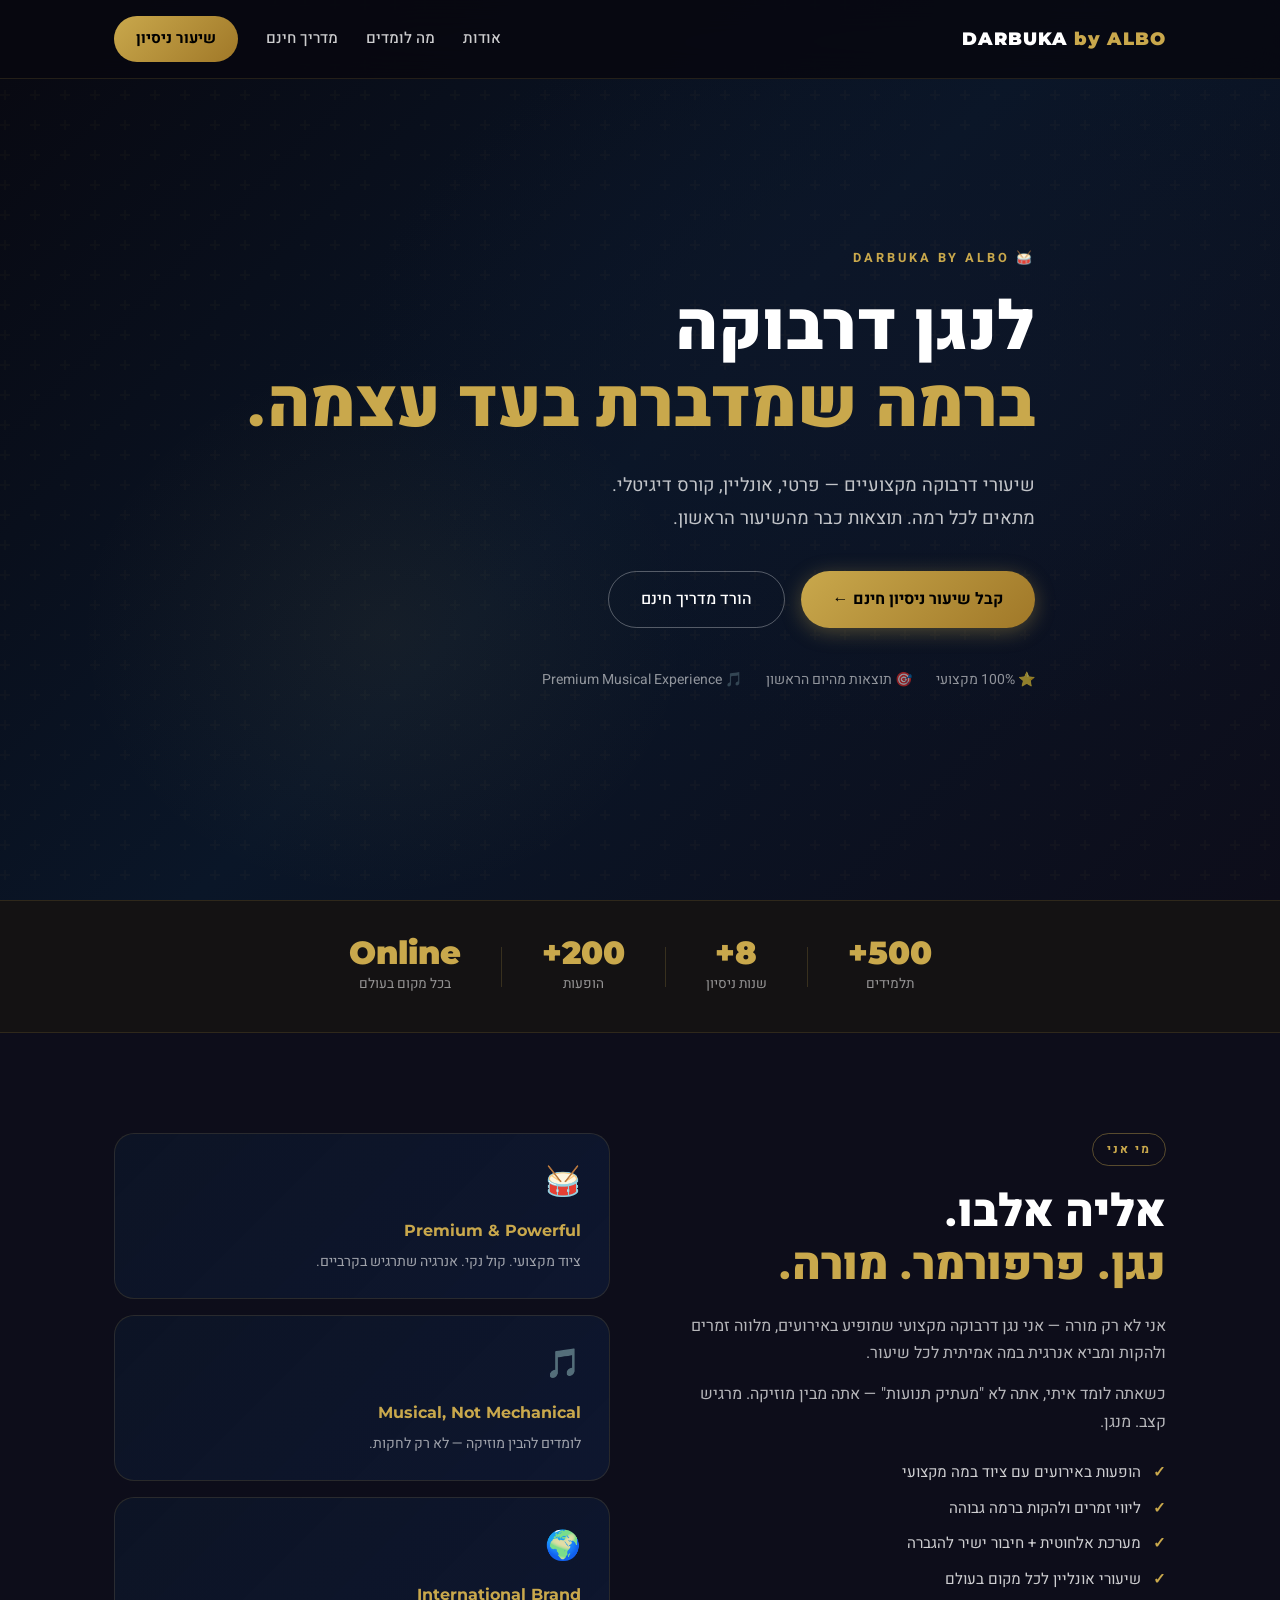
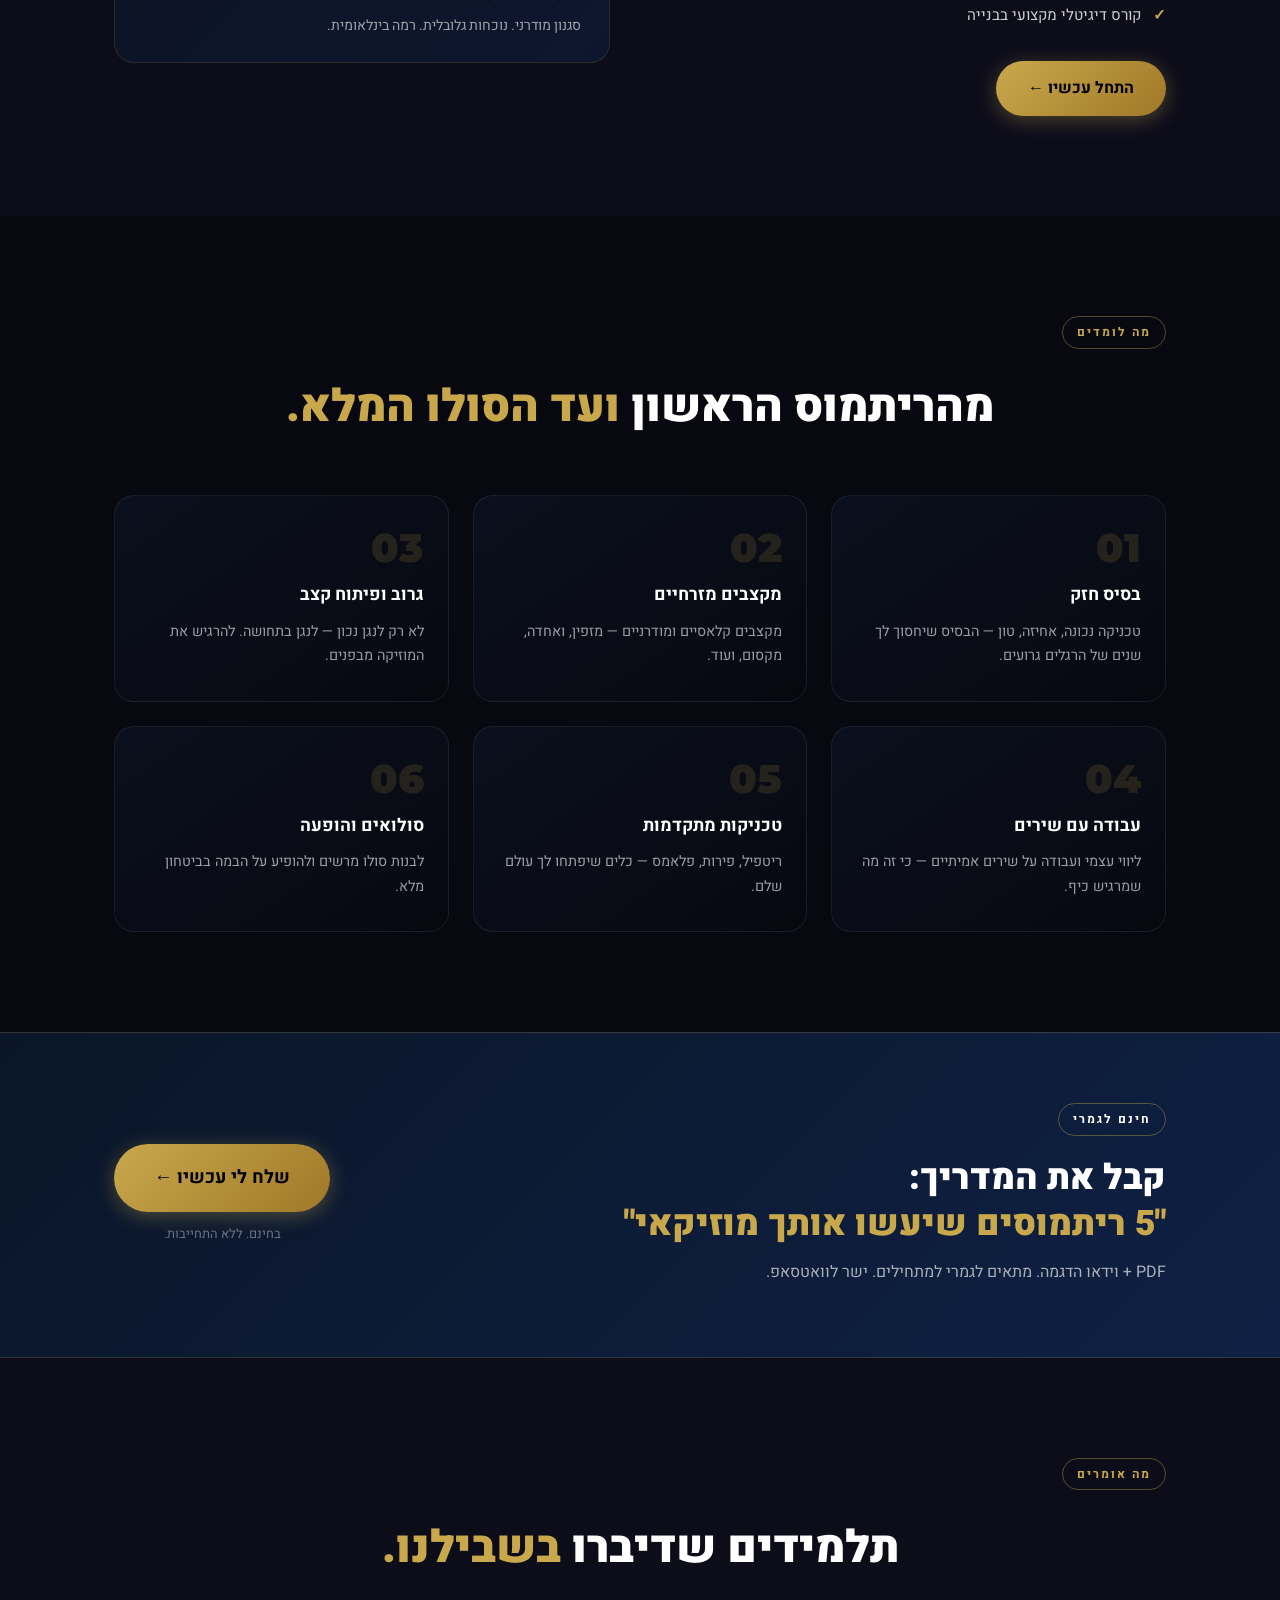
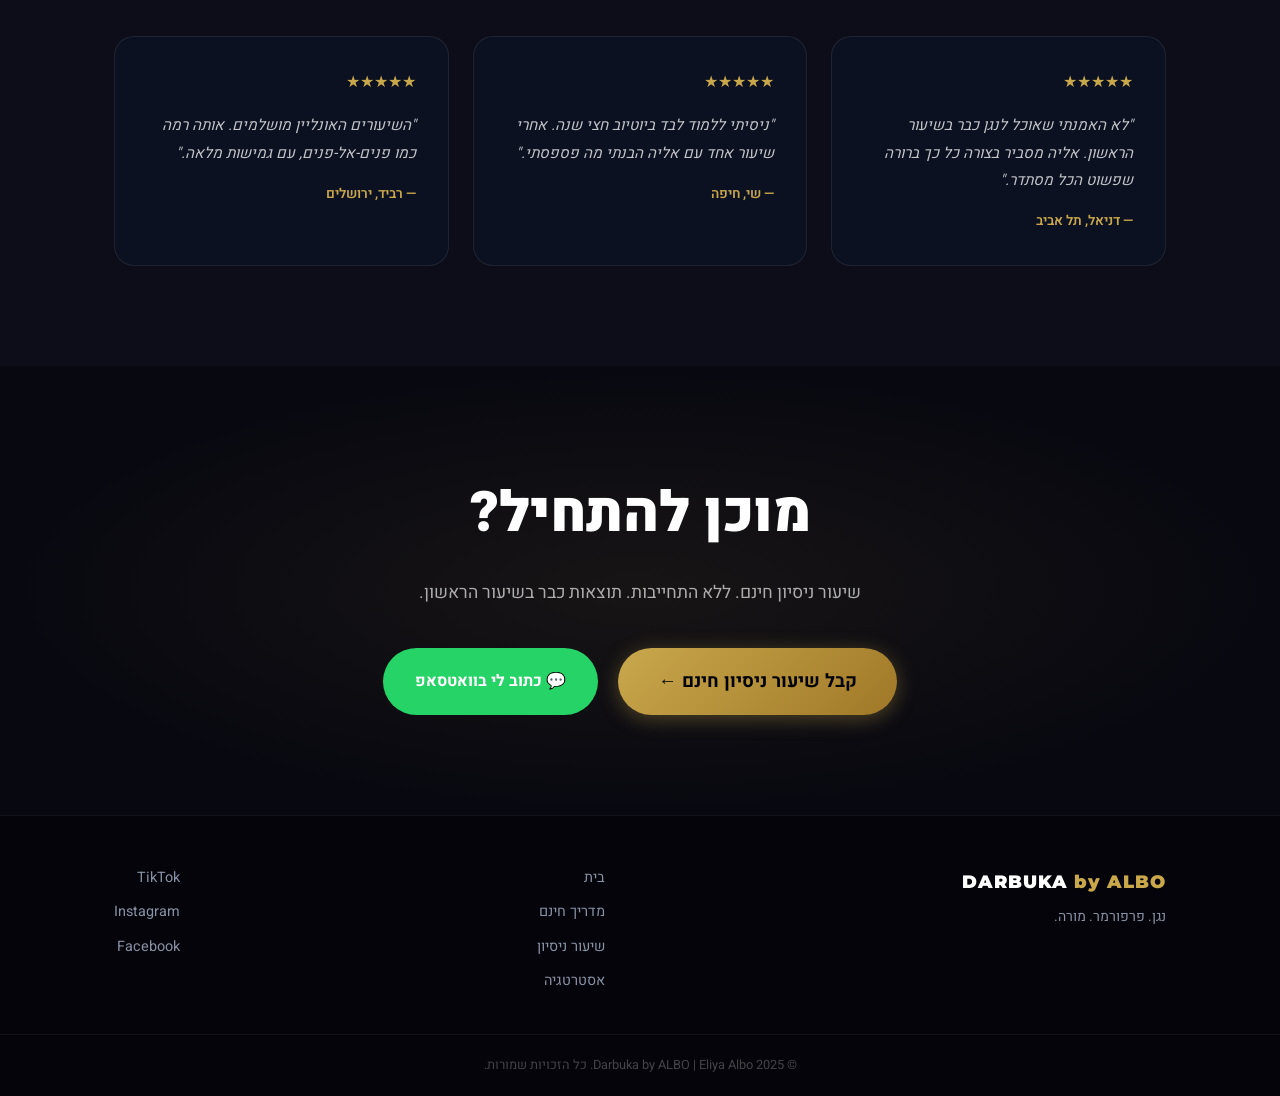
==== commit 4024433d: "Build complete marketing funnel for Darbuka by ALBO Full marketing funnel website including: - index" ====
--- a/index.html
+++ b/index.html
@@ -3,1211 +3,234 @@
 <head>
   <meta charset="UTF-8" />
   <meta name="viewport" content="width=device-width, initial-scale=1.0" />
-  <title>Darbuka by ALBO — קרוסלה אינסטגרם</title>
+  <title>Darbuka by ALBO | אליה אלבו</title>
+  <meta name="description" content="שיעורי דרבוקה מקצועיים עם אליה אלבו. נגן, פרפורמר ומורה ברמה בינלאומית. שיעור ניסיון חינם." />
   <link rel="preconnect" href="https://fonts.googleapis.com" />
-  <link href="https://fonts.googleapis.com/css2?family=Heebo:wght@300;400;500;700;800;900&display=swap" rel="stylesheet" />
-  <style>
-    /* ─── RESET & BASE ─── */
-    *, *::before, *::after { box-sizing: border-box; margin: 0; padding: 0; }
-
-    :root {
-      --gold:       #C9A84C;
-      --gold-light: #E8CC7A;
-      --gold-dim:   #8A6B2E;
-      --black:      #0A0A0A;
-      --navy:       #0D1B2A;
-      --white:      #F5F0E8;
-      --gray:       #888;
-      --slide-w:    420px;
-      --slide-h:    420px;
-    }
-
-    body {
-      background: #080808;
-      font-family: 'Heebo', sans-serif;
-      color: var(--white);
-      min-height: 100vh;
-      overflow-x: hidden;
-    }
-
-    /* ─── LAYOUT ─── */
-    .page-header {
-      text-align: center;
-      padding: 40px 20px 10px;
-    }
-    .page-header .brand-logo {
-      width: 90px;
-      border-radius: 50%;
-      border: 2px solid var(--gold);
-      margin-bottom: 12px;
-    }
-    .page-header h1 {
-      font-size: 13px;
-      letter-spacing: 4px;
-      color: var(--gold);
-      text-transform: uppercase;
-      font-weight: 400;
-    }
-    .page-header p {
-      font-size: 11px;
-      color: var(--gray);
-      margin-top: 4px;
-      letter-spacing: 1px;
-    }
-
-    /* ─── CAROUSEL WRAPPER ─── */
-    .carousel-section {
-      display: flex;
-      flex-direction: column;
-      align-items: center;
-      padding: 30px 0 0;
-    }
-
-    .carousel-frame {
-      position: relative;
-      width: var(--slide-w);
-      max-width: 92vw;
-    }
-
-    /* ─── SLIDE TRACK ─── */
-    .slides-track {
-      overflow: hidden;
-      border-radius: 18px;
-      box-shadow: 0 30px 80px rgba(0,0,0,.9), 0 0 0 1px rgba(201,168,76,.15);
-    }
-
-    .slides-inner {
-      display: flex;
-      transition: transform .55s cubic-bezier(.77,0,.175,1);
-    }
-
-    .slide {
-      min-width: var(--slide-w);
-      max-width: 92vw;
-      height: var(--slide-h);
-      position: relative;
-      overflow: hidden;
-      flex-shrink: 0;
-      display: flex;
-      flex-direction: column;
-      justify-content: flex-end;
-      align-items: flex-start;
-      padding: 32px 28px;
-    }
-
-    /* ─── BG LAYERS ─── */
-    .slide-bg {
-      position: absolute;
-      inset: 0;
-      background-size: cover;
-      background-position: center;
-      transition: transform 6s ease;
-    }
-    .slide:hover .slide-bg { transform: scale(1.04); }
-
-    .slide-overlay {
-      position: absolute;
-      inset: 0;
-      background: linear-gradient(
-        170deg,
-        rgba(10,10,10,.15) 0%,
-        rgba(10,10,10,.55) 40%,
-        rgba(10,10,10,.92) 100%
-      );
-    }
-
-    /* ─── SLIDE TEXT ─── */
-    .slide-content { position: relative; z-index: 2; width: 100%; }
-
-    .slide-tag {
-      display: inline-block;
-      background: var(--gold);
-      color: var(--black);
-      font-size: 9px;
-      font-weight: 800;
-      letter-spacing: 3px;
-      text-transform: uppercase;
-      padding: 3px 10px;
-      border-radius: 20px;
-      margin-bottom: 10px;
-    }
-
-    .slide-number {
-      position: absolute;
-      top: 24px;
-      left: 24px;
-      font-size: 10px;
-      color: rgba(201,168,76,.5);
-      font-weight: 300;
-      letter-spacing: 2px;
-      z-index: 3;
-    }
-
-    .slide-headline {
-      font-size: clamp(22px, 5.5vw, 28px);
-      font-weight: 900;
-      line-height: 1.22;
-      color: var(--white);
-      margin-bottom: 10px;
-    }
-    .slide-headline .gold { color: var(--gold-light); }
-
-    .slide-body {
-      font-size: clamp(13px, 3.2vw, 15px);
-      font-weight: 400;
-      line-height: 1.65;
-      color: rgba(245,240,232,.78);
-      margin-bottom: 14px;
-    }
-
-    .slide-cta-pill {
-      display: inline-flex;
-      align-items: center;
-      gap: 6px;
-      border: 1.5px solid var(--gold);
-      border-radius: 40px;
-      padding: 8px 20px;
-      font-size: 13px;
-      font-weight: 700;
-      color: var(--gold-light);
-      letter-spacing: .5px;
-      transition: background .25s, color .25s;
-      cursor: pointer;
-      text-decoration: none;
-    }
-    .slide-cta-pill:hover {
-      background: var(--gold);
-      color: var(--black);
-    }
-    .slide-cta-pill .arrow { font-style: normal; transition: transform .25s; }
-    .slide-cta-pill:hover .arrow { transform: translateX(-4px); }
-
-    /* ─── SLIDE 1 — HOOK ─── */
-    #slide-1 .slide-bg {
-      background-image: url('images/performance.jpeg');
-      background-position: center 30%;
-    }
-    #slide-1 .slide-overlay {
-      background: linear-gradient(
-        160deg,
-        rgba(13,27,42,.3) 0%,
-        rgba(10,10,10,.5) 35%,
-        rgba(10,10,10,.97) 100%
-      );
-    }
-    #slide-1 .slide-headline { font-size: clamp(24px, 6vw, 32px); }
-
-    /* ─── SLIDE 2 ─── */
-    #slide-2 .slide-bg {
-      background-image: url('images/desert.jpeg');
-      background-position: center 20%;
-    }
-
-    /* ─── SLIDE 3 — MISTAKE ─── */
-    #slide-3 { background: var(--navy); justify-content: center; }
-    #slide-3 .slide-bg {
-      background: radial-gradient(ellipse at 60% 40%, rgba(201,168,76,.08) 0%, transparent 70%);
-    }
-    #slide-3 .slide-overlay { background: none; }
-
-    .mistake-card {
-      position: relative; z-index: 2; width: 100%;
-      padding: 8px 0;
-    }
-    .mistake-row {
-      display: flex;
-      gap: 10px;
-      margin-bottom: 10px;
-      align-items: flex-start;
-    }
-    .mistake-icon {
-      width: 32px; height: 32px;
-      border-radius: 50%;
-      display: flex; align-items: center; justify-content: center;
-      font-size: 15px;
-      flex-shrink: 0;
-      margin-top: 2px;
-    }
-    .mistake-icon.wrong { background: rgba(255,80,80,.15); border: 1px solid rgba(255,80,80,.3); }
-    .mistake-icon.right { background: rgba(201,168,76,.15); border: 1px solid rgba(201,168,76,.3); }
-    .mistake-text { font-size: 13px; line-height: 1.55; color: rgba(245,240,232,.8); }
-    .mistake-text strong { color: var(--white); font-weight: 700; }
-
-    /* ─── SLIDE 4 — EMOTION ─── */
-    #slide-4 .slide-bg {
-      background-image: url('images/performance.jpeg');
-      background-position: center 20%;
-    }
-    #slide-4 .slide-overlay {
-      background: linear-gradient(
-        180deg,
-        rgba(10,10,10,.0) 0%,
-        rgba(10,10,10,.65) 50%,
-        rgba(10,10,10,.97) 100%
-      );
-    }
-
-    /* ─── SLIDE 5 — PUNCH ─── */
-    #slide-5 { background: var(--black); justify-content: center; }
-    #slide-5 .slide-bg {
-      background: radial-gradient(ellipse at 30% 60%, rgba(13,27,42,.9) 0%, var(--black) 70%);
-    }
-    #slide-5 .slide-overlay { background: none; }
-    .punch-content {
-      position: relative; z-index: 2; width: 100%;
-      text-align: center;
-      padding: 20px 10px;
-    }
-    .punch-content .big-quote {
-      font-size: clamp(36px, 9vw, 52px);
-      font-weight: 900;
-      color: var(--gold-light);
-      line-height: 1.1;
-      margin-bottom: 16px;
-    }
-    .punch-content .sub {
-      font-size: 14px;
-      color: rgba(245,240,232,.65);
-      line-height: 1.6;
-    }
-    .punch-divider {
-      width: 40px; height: 2px;
-      background: var(--gold);
-      margin: 14px auto;
-      border-radius: 2px;
-    }
-
-    /* ─── SLIDE 6 — CTA ─── */
-    #slide-6 { background: var(--black); justify-content: center; align-items: center; }
-    #slide-6 .slide-bg {
-      background-image: url('images/logo.jpeg');
-      background-size: cover;
-      background-position: center;
-      opacity: .18;
-    }
-    #slide-6 .slide-overlay {
-      background: rgba(10,10,10,.55);
-    }
-    .cta-content {
-      position: relative; z-index: 2;
-      text-align: center;
-      width: 100%;
-      padding: 10px;
-    }
-    .cta-content .cta-brand {
-      font-size: 10px;
-      letter-spacing: 5px;
-      color: var(--gold);
-      text-transform: uppercase;
-      margin-bottom: 16px;
-    }
-    .cta-content .cta-big {
-      font-size: clamp(26px, 6.5vw, 34px);
-      font-weight: 900;
-      color: var(--white);
-      line-height: 1.2;
-      margin-bottom: 8px;
-    }
-    .cta-content .cta-sub {
-      font-size: 13px;
-      color: rgba(245,240,232,.65);
-      margin-bottom: 22px;
-      line-height: 1.6;
-    }
-    .cta-btn {
-      display: inline-block;
-      background: var(--gold);
-      color: var(--black);
-      font-size: 14px;
-      font-weight: 800;
-      padding: 13px 32px;
-      border-radius: 50px;
-      text-decoration: none;
-      letter-spacing: .5px;
-      transition: transform .2s, box-shadow .2s;
-      box-shadow: 0 8px 30px rgba(201,168,76,.35);
-    }
-    .cta-btn:hover {
-      transform: translateY(-2px);
-      box-shadow: 0 12px 40px rgba(201,168,76,.5);
-    }
-
-    /* ─── PROGRESS / NAV ─── */
-    .progress-dots {
-      display: flex;
-      gap: 6px;
-      justify-content: center;
-      padding: 18px 0 6px;
-    }
-    .dot {
-      width: 6px; height: 6px;
-      border-radius: 50%;
-      background: rgba(201,168,76,.25);
-      transition: all .35s ease;
-      cursor: pointer;
-    }
-    .dot.active {
-      background: var(--gold);
-      width: 22px;
-      border-radius: 3px;
-    }
-
-    .nav-row {
-      display: flex;
-      justify-content: space-between;
-      align-items: center;
-      width: var(--slide-w);
-      max-width: 92vw;
-      padding: 10px 0 30px;
-    }
-    .nav-btn {
-      background: rgba(201,168,76,.08);
-      border: 1px solid rgba(201,168,76,.2);
-      color: var(--gold);
-      width: 44px; height: 44px;
-      border-radius: 50%;
-      font-size: 18px;
-      cursor: pointer;
-      display: flex; align-items: center; justify-content: center;
-      transition: background .2s, border-color .2s;
-    }
-    .nav-btn:hover { background: rgba(201,168,76,.18); border-color: var(--gold); }
-    .nav-btn:disabled { opacity: .2; cursor: default; }
-
-    .slide-counter {
-      font-size: 12px;
-      color: rgba(201,168,76,.5);
-      letter-spacing: 2px;
-      font-weight: 300;
-    }
-
-    /* ─── CONTENT GUIDE ─── */
-    .guide-section {
-      max-width: 820px;
-      margin: 0 auto;
-      padding: 60px 24px 80px;
-    }
-
-    .guide-divider {
-      width: 60px; height: 1px;
-      background: linear-gradient(90deg, var(--gold), transparent);
-      margin: 0 auto 40px;
-    }
-
-    .guide-title {
-      text-align: center;
-      font-size: 11px;
-      letter-spacing: 5px;
-      color: var(--gold-dim);
-      text-transform: uppercase;
-      margin-bottom: 8px;
-    }
-    .guide-heading {
-      text-align: center;
-      font-size: 24px;
-      font-weight: 800;
-      color: var(--white);
-      margin-bottom: 50px;
-    }
-
-    .guide-card {
-      background: rgba(255,255,255,.03);
-      border: 1px solid rgba(201,168,76,.12);
-      border-radius: 16px;
-      padding: 28px 28px 24px;
-      margin-bottom: 20px;
-      transition: border-color .25s;
-    }
-    .guide-card:hover { border-color: rgba(201,168,76,.3); }
-
-    .guide-card-header {
-      display: flex;
-      align-items: flex-start;
-      gap: 14px;
-      margin-bottom: 14px;
-    }
-    .guide-card-num {
-      width: 32px; height: 32px; min-width: 32px;
-      border-radius: 50%;
-      border: 1.5px solid var(--gold-dim);
-      color: var(--gold);
-      font-size: 12px;
-      font-weight: 700;
-      display: flex; align-items: center; justify-content: center;
-      flex-shrink: 0;
-    }
-    .guide-card-label {
-      font-size: 10px;
-      letter-spacing: 3px;
-      color: var(--gold-dim);
-      text-transform: uppercase;
-      margin-bottom: 2px;
-    }
-    .guide-card-title {
-      font-size: 17px;
-      font-weight: 800;
-      color: var(--white);
-    }
-
-    .guide-card-body {
-      padding-right: 46px;
-    }
-    .guide-card-body p {
-      font-size: 14px;
-      line-height: 1.7;
-      color: rgba(245,240,232,.7);
-      margin-bottom: 10px;
-    }
-    .guide-card-body .main-text {
-      font-size: 18px;
-      font-weight: 700;
-      color: var(--white);
-      margin-bottom: 6px;
-    }
-    .guide-card-body .sub-text {
-      font-size: 14px;
-      color: rgba(245,240,232,.6);
-    }
-    .guide-card-body ul {
-      list-style: none;
-      padding: 0;
-    }
-    .guide-card-body ul li {
-      font-size: 13.5px;
-      color: rgba(245,240,232,.72);
-      line-height: 1.6;
-      padding: 5px 0;
-      border-bottom: 1px solid rgba(255,255,255,.04);
-      display: flex;
-      gap: 8px;
-    }
-    .guide-card-body ul li::before {
-      content: '›';
-      color: var(--gold);
-      font-weight: 700;
-      flex-shrink: 0;
-    }
-    .guide-card-body .visual-box {
-      background: rgba(201,168,76,.06);
-      border: 1px solid rgba(201,168,76,.15);
-      border-radius: 10px;
-      padding: 14px 16px;
-      margin-top: 12px;
-    }
-    .guide-card-body .visual-box .vb-label {
-      font-size: 9px;
-      letter-spacing: 3px;
-      color: var(--gold-dim);
-      text-transform: uppercase;
-      margin-bottom: 6px;
-    }
-    .guide-card-body .visual-box p {
-      font-size: 13px;
-      color: rgba(245,240,232,.65);
-      margin: 0;
-    }
-
-    .tag-grid {
-      display: flex;
-      flex-wrap: wrap;
-      gap: 8px;
-      margin-top: 4px;
-    }
-    .tag {
-      background: rgba(201,168,76,.08);
-      border: 1px solid rgba(201,168,76,.2);
-      color: var(--gold-light);
-      border-radius: 20px;
-      padding: 4px 12px;
-      font-size: 12px;
-    }
-
-    .alt-list {
-      counter-reset: alt;
-    }
-    .alt-item {
-      counter-increment: alt;
-      display: flex;
-      gap: 12px;
-      padding: 11px 0;
-      border-bottom: 1px solid rgba(255,255,255,.05);
-      align-items: flex-start;
-    }
-    .alt-item::before {
-      content: counter(alt);
-      color: var(--gold);
-      font-size: 11px;
-      font-weight: 700;
-      min-width: 16px;
-      margin-top: 1px;
-    }
-    .alt-item span { font-size: 13.5px; color: rgba(245,240,232,.75); line-height: 1.5; }
-
-    .grid-2 {
-      display: grid;
-      grid-template-columns: 1fr 1fr;
-      gap: 14px;
-      margin-top: 8px;
-    }
-    .grid-box {
-      background: rgba(255,255,255,.03);
-      border: 1px solid rgba(255,255,255,.06);
-      border-radius: 10px;
-      padding: 14px;
-    }
-    .grid-box .gb-label {
-      font-size: 9px;
-      letter-spacing: 2px;
-      color: var(--gold-dim);
-      text-transform: uppercase;
-      margin-bottom: 8px;
-    }
-    .grid-box p { font-size: 12.5px; color: rgba(245,240,232,.65); line-height: 1.55; margin: 0; }
-
-    .caption-box {
-      background: linear-gradient(135deg, rgba(13,27,42,.8), rgba(10,10,10,.9));
-      border: 1px solid rgba(201,168,76,.2);
-      border-radius: 14px;
-      padding: 22px 22px 18px;
-      margin-top: 8px;
-    }
-    .caption-box .cb-label {
-      font-size: 9px; letter-spacing: 3px;
-      color: var(--gold-dim); text-transform: uppercase; margin-bottom: 12px;
-    }
-    .caption-box p {
-      font-size: 14px;
-      line-height: 1.75;
-      color: rgba(245,240,232,.8);
-      white-space: pre-line;
-    }
-
-    .music-row {
-      display: flex;
-      align-items: center;
-      gap: 12px;
-      padding: 12px 0;
-      border-bottom: 1px solid rgba(255,255,255,.04);
-    }
-    .music-icon { font-size: 18px; flex-shrink: 0; }
-    .music-text { font-size: 13.5px; color: rgba(245,240,232,.72); line-height: 1.5; }
-    .music-text strong { color: var(--white); display: block; }
-
-    .reels-card {
-      background: linear-gradient(135deg, rgba(13,27,42,.9), rgba(10,10,10,.95));
-      border: 1px solid rgba(201,168,76,.25);
-      border-radius: 14px;
-      padding: 22px 22px 18px;
-      margin-top: 8px;
-    }
-    .reels-step {
-      display: flex;
-      gap: 14px;
-      padding: 10px 0;
-      border-bottom: 1px solid rgba(255,255,255,.04);
-      align-items: flex-start;
-    }
-    .reels-step:last-child { border-bottom: none; }
-    .reels-step-num {
-      width: 24px; height: 24px; min-width: 24px;
-      background: rgba(201,168,76,.12);
-      border: 1px solid var(--gold-dim);
-      border-radius: 50%;
-      color: var(--gold);
-      font-size: 11px;
-      font-weight: 700;
-      display: flex; align-items: center; justify-content: center;
-    }
-    .reels-step-text { font-size: 13px; color: rgba(245,240,232,.72); line-height: 1.55; }
-    .reels-step-text strong { color: var(--white); font-weight: 700; }
-
-    /* ─── RESPONSIVE ─── */
-    @media (max-width: 480px) {
-      :root { --slide-w: 100vw; --slide-h: 100vw; }
-      .slides-track { border-radius: 14px; }
-      .slide { padding: 24px 20px; }
-      .grid-2 { grid-template-columns: 1fr; }
-    }
-  </style>
+  <link rel="preconnect" href="https://fonts.gstatic.com" crossorigin />
+  <link href="https://fonts.googleapis.com/css2?family=Heebo:wght@300;400;500;700;900&family=Montserrat:wght@400;700;900&display=swap" rel="stylesheet" />
+  <link rel="stylesheet" href="style.css" />
 </head>
 <body>
 
-<!-- ════════════════════════════════════════
-     PAGE HEADER
-════════════════════════════════════════ -->
-<header class="page-header">
-  <img src="images/logo.jpeg" alt="Darbuka by ALBO" class="brand-logo" />
-  <h1>Darbuka by ALBO</h1>
-  <p>Instagram / Facebook / TikTok Carousel — קרוסלה מקצועית</p>
-</header>
-
-
-<!-- ════════════════════════════════════════
-     CAROUSEL
-════════════════════════════════════════ -->
-<section class="carousel-section">
-
-  <div class="carousel-frame">
-    <div class="slides-track">
-      <div class="slides-inner" id="slidesInner">
-
-        <!-- ── SLIDE 1 — HOOK ── -->
-        <div class="slide" id="slide-1">
-          <div class="slide-bg"></div>
-          <div class="slide-overlay"></div>
-          <div class="slide-number">01 / 06</div>
-          <div class="slide-content">
-            <span class="slide-tag">🥁 Darbuka by ALBO</span>
-            <h2 class="slide-headline">
-              אתה שומע מוזיקה
-              <br/>ומרגיש שאתה <span class="gold">אמור לנגן</span>
-              <br/>— אבל לא יודע מאיפה להתחיל?
-            </h2>
-            <p class="slide-body">המשיך לגלול. יש לי משהו בשבילך ←</p>
-          </div>
-        </div>
-
-        <!-- ── SLIDE 2 — BUILD INTEREST ── -->
-        <div class="slide" id="slide-2">
-          <div class="slide-bg"></div>
-          <div class="slide-overlay"></div>
-          <div class="slide-number">02 / 06</div>
-          <div class="slide-content">
-            <span class="slide-tag">🔥 הנתון המטורף</span>
-            <h2 class="slide-headline">
-              <span class="gold">99%</span> מהאנשים שרצו
-              ללמוד דרבוקה — ויתרו
-            </h2>
-            <p class="slide-body">
-              לא כי קשה. לא כי אין להם כישרון.
-              <br/>כי הם לא ידעו את 3 הדברים האלה.
-            </p>
-          </div>
-        </div>
-
-        <!-- ── SLIDE 3 — MISTAKE / VALUE ── -->
-        <div class="slide" id="slide-3">
-          <div class="slide-bg"></div>
-          <div class="slide-number">03 / 06</div>
-          <div class="slide-content mistake-card">
-            <span class="slide-tag">⚠️ הטעות שמחזיקה אותך במקום</span>
-            <div class="mistake-row">
-              <div class="mistake-icon wrong">✗</div>
-              <div class="mistake-text">
-                <strong>ללמוד מסרטוני יוטיוב לבד</strong>
-                <br/>חצי שנה ואתה עדיין באותו מקום. בלי תיקון, בלי פידבק — אתה מחזק הרגלים רעים.
-              </div>
-            </div>
-            <div class="mistake-row">
-              <div class="mistake-icon right">✓</div>
-              <div class="mistake-text">
-                <strong>מורה שרואה אותך ומתקן אותך</strong>
-                <br/>חודשיים עם מדריך נכון שווים שנתיים של עבודה עצמית. זה לא דעה — זה מה שאני רואה כל יום.
-              </div>
-            </div>
-          </div>
-        </div>
-
-        <!-- ── SLIDE 4 — EMOTION ── -->
-        <div class="slide" id="slide-4">
-          <div class="slide-bg"></div>
-          <div class="slide-overlay"></div>
-          <div class="slide-number">04 / 06</div>
-          <div class="slide-content">
-            <span class="slide-tag">🎶 הרגע שמשנה הכל</span>
-            <h2 class="slide-headline">
-              יש רגע אחד
-              שכל תלמיד שלי לא ישכח.
-            </h2>
-            <p class="slide-body">
-              הרגע שהוא שובר את הקצב הראשון בפני עצמו.
-              <br/>יש כאלה שצוחקים. יש כאלה שרועדים.
-              <br/>אחד בכה.
-              <br/>כי זה לא נגינה — <strong>זה להרגיש ששייך לבמה.</strong>
-            </p>
-          </div>
-        </div>
-
-        <!-- ── SLIDE 5 — PUNCH ── -->
-        <div class="slide" id="slide-5">
-          <div class="slide-bg"></div>
-          <div class="slide-number">05 / 06</div>
-          <div class="punch-content">
-            <p class="big-quote">"דרבוקה<br/>היא לא כלי."</p>
-            <div class="punch-divider"></div>
-            <p class="sub">
-              היא כרטיס כניסה — לחפלות, לאירועים, לחתונות, להופעות.
-              <br/>למקומות שאף פעם לא חשבת שתגיע אליהם.
-            </p>
-          </div>
-        </div>
-
-        <!-- ── SLIDE 6 — CTA ── -->
-        <div class="slide" id="slide-6">
-          <div class="slide-bg"></div>
-          <div class="slide-overlay"></div>
-          <div class="cta-content">
-            <p class="cta-brand">Darbuka by ALBO</p>
-            <h2 class="cta-big">מוכן<br/>להתחיל?</h2>
-            <p class="cta-sub">
-              שלח לי הודעה עכשיו.
-              <br/>ונבנה ביחד את הנגן שתמיד רצית להיות.
-            </p>
-            <a href="#" class="cta-btn">שלח הודעה ←</a>
-          </div>
-        </div>
-
-      </div><!-- /slides-inner -->
-    </div><!-- /slides-track -->
-
-    <!-- Progress dots -->
-    <div class="progress-dots" id="progressDots"></div>
-
-    <!-- Nav row -->
-    <div class="nav-row">
-      <button class="nav-btn" id="prevBtn" onclick="changeSlide(-1)">›</button>
-      <span class="slide-counter" id="slideCounter">1 / 6</span>
-      <button class="nav-btn" id="nextBtn" onclick="changeSlide(1)">‹</button>
-    </div>
-
-  </div><!-- /carousel-frame -->
-
-</section><!-- /carousel-section -->
-
-
-<!-- ════════════════════════════════════════
-     CONTENT GUIDE
-════════════════════════════════════════ -->
-<section class="guide-section">
-  <div class="guide-divider"></div>
-  <p class="guide-title">מדריך תוכן מלא</p>
-  <h2 class="guide-heading">כל מה שצריך כדי להעלות את הפוסט</h2>
-
-  <!-- SLIDE GUIDE CARDS -->
-
-  <!-- 1 -->
-  <div class="guide-card">
-    <div class="guide-card-header">
-      <div class="guide-card-num">1</div>
-      <div>
-        <div class="guide-card-label">שקופית 1 — Hook</div>
-        <div class="guide-card-title">עצירת גלילה</div>
-      </div>
-    </div>
-    <div class="guide-card-body">
-      <p class="main-text">אתה שומע מוזיקה ומרגיש שאתה אמור לנגן — אבל לא יודע מאיפה להתחיל?</p>
-      <p class="sub-text">המשיך לגלול. יש לי משהו בשבילך ←</p>
-      <div class="visual-box">
-        <div class="vb-label">רעיון ויזואלי</div>
-        <p>תמונת הופעה שלך עם קהל (IMG_4125) — אנרגיה מלאה, תאורה דרמטית. הטקסט גדול, לבן, מרכזי. לוגו קטן בפינה עליונה.</p>
-      </div>
-      <div class="visual-box" style="margin-top:8px">
-        <div class="vb-label">אנימציה מומלצת</div>
-        <p>Fade-in מהיר על הכיתוב + Zoom-in עדין על הרקע. משך: 0.6s.</p>
-      </div>
-    </div>
-  </div>
-
-  <!-- 2 -->
-  <div class="guide-card">
-    <div class="guide-card-header">
-      <div class="guide-card-num">2</div>
-      <div>
-        <div class="guide-card-label">שקופית 2 — בניית עניין</div>
-        <div class="guide-card-title">הנתון שמעצור</div>
-      </div>
-    </div>
-    <div class="guide-card-body">
-      <p class="main-text">99% מהאנשים שרצו ללמוד דרבוקה — ויתרו</p>
-      <p class="sub-text">לא כי קשה. לא כי אין להם כישרון. כי הם לא ידעו את 3 הדברים האלה.</p>
-      <div class="visual-box">
-        <div class="vb-label">רעיון ויזואלי</div>
-        <p>תמונת המדבר שלך (צילום אמנותי) — אתה לבד עם הדרבוקה, נוף פתוח. מרגיש אייקוני ועצמאי. "99%" בזהב גדול מאוד.</p>
-      </div>
-    </div>
-  </div>
-
-  <!-- 3 -->
-  <div class="guide-card">
-    <div class="guide-card-header">
-      <div class="guide-card-num">3</div>
-      <div>
-        <div class="guide-card-label">שקופית 3 — ערך / טעות נפוצה</div>
-        <div class="guide-card-title">הטעות שמחזיקה אותך במקום</div>
-      </div>
-    </div>
-    <div class="guide-card-body">
-      <ul>
-        <li><strong>✗ ללמוד מסרטוני יוטיוב לבד:</strong> חצי שנה ואתה עדיין באותו מקום. בלי תיקון — מחזק הרגלים רעים.</li>
-        <li><strong>✓ מורה שרואה אותך ומתקן:</strong> חודשיים עם מדריך נכון שווים שנתיים של עבודה עצמית. זה מה שאני רואה כל יום.</li>
-      </ul>
-      <div class="visual-box">
-        <div class="vb-label">רעיון ויזואלי</div>
-        <p>רקע כהה נקי (Navy + זהב) עם שתי שורות: ✗ אדום חלש / ✓ זהב חזק. ללא תמונה — הטקסט הוא הכוכב. טיפוגרפיה נקייה.</p>
-      </div>
-    </div>
-  </div>
-
-  <!-- 4 -->
-  <div class="guide-card">
-    <div class="guide-card-header">
-      <div class="guide-card-num">4</div>
-      <div>
-        <div class="guide-card-label">שקופית 4 — רגש / סיפור</div>
-        <div class="guide-card-title">הרגע שמשנה הכל</div>
-      </div>
-    </div>
-    <div class="guide-card-body">
-      <p class="main-text">יש רגע אחד שכל תלמיד שלי לא ישכח.</p>
-      <p class="sub-text">הרגע שהוא שובר את הקצב הראשון לבד. יש כאלה שצוחקים. יש כאלה שרועדים. אחד בכה. כי זה לא נגינה — זה להרגיש ששייך לבמה.</p>
-      <div class="visual-box">
-        <div class="vb-label">רעיון ויזואלי</div>
-        <p>תמונת ההופעה עם הקהל — אתה מעל כולם, כולם סביבך, אנרגיה מטורפת. Overlay כהה בתחתית עם הטקסט. תחושה של "להיות שייך לרגע הזה".</p>
-      </div>
-    </div>
-  </div>
-
-  <!-- 5 -->
-  <div class="guide-card">
-    <div class="guide-card-header">
-      <div class="guide-card-num">5</div>
-      <div>
-        <div class="guide-card-label">שקופית 5 — Punch / תובנה</div>
-        <div class="guide-card-title">המשפט שנשמר</div>
-      </div>
-    </div>
-    <div class="guide-card-body">
-      <p class="main-text">"דרבוקה היא לא כלי."</p>
-      <p class="sub-text">היא כרטיס כניסה — לחפלות, לאירועים, לחתונות, להופעות. למקומות שאף פעם לא חשבת שתגיע אליהם.</p>
-      <div class="visual-box">
-        <div class="vb-label">רעיון ויזואלי</div>
-        <p>רקע שחור מלא. ציטוט בזהב גדול מאוד במרכז. מינימליסטי מוחלט — כמו פוסטר. עוצמה בפשטות. קו זהב דק מתחת למשפט.</p>
-      </div>
-    </div>
-  </div>
-
-  <!-- 6 -->
-  <div class="guide-card">
-    <div class="guide-card-header">
-      <div class="guide-card-num">6</div>
-      <div>
-        <div class="guide-card-label">שקופית 6 — CTA</div>
-        <div class="guide-card-title">קריאה לפעולה</div>
-      </div>
-    </div>
-    <div class="guide-card-body">
-      <p class="main-text">מוכן להתחיל?</p>
-      <p class="sub-text">שלח לי הודעה עכשיו. ונבנה ביחד את הנגן שתמיד רצית להיות.</p>
-      <p style="font-size:13px; color:rgba(201,168,76,.8); margin-top:6px; font-weight:600;">כפתור CTA: "שלח הודעה ←"</p>
-      <div class="visual-box">
-        <div class="vb-label">רעיון ויזואלי</div>
-        <p>לוגו Darbuka by ALBO על רקע שחור עם Opacity נמוך. שם המותג בזהב. כפתור זהב מוצק ובולט. נקי, יוקרתי, ברור.</p>
-      </div>
-    </div>
-  </div>
-
-  <!-- DESIGN GUIDELINES -->
-  <div class="guide-card">
-    <div class="guide-card-header">
-      <div class="guide-card-num" style="background:rgba(201,168,76,.1)">✦</div>
-      <div>
-        <div class="guide-card-label">עיצוב</div>
-        <div class="guide-card-title">הנחיות עיצוב מלאות</div>
-      </div>
-    </div>
-    <div class="guide-card-body">
-      <div class="grid-2">
-        <div class="grid-box">
-          <div class="gb-label">פלטת צבעים</div>
-          <p>שחור #0A0A0A · נייבי כהה #0D1B2A · זהב #C9A84C · זהב בהיר #E8CC7A · לבן חם #F5F0E8</p>
-        </div>
-        <div class="grid-box">
-          <div class="gb-label">פונטים</div>
-          <p>Heebo Black 900 לכותרות · Heebo Regular 400 לגוף · Heebo Light 300 לפרטים</p>
-        </div>
-        <div class="grid-box">
-          <div class="gb-label">פורמט</div>
-          <p>1:1 ריבועי (1080×1080px) לאינסטגרם · 4:5 (1080×1350px) לפייסבוק</p>
-        </div>
-        <div class="grid-box">
-          <div class="gb-label">Overlay תמונות</div>
-          <p>Gradient כהה מלמטה 70–95%. Vignette עדין. שמור על פנים ועיניים גלויים.</p>
-        </div>
-        <div class="grid-box">
-          <div class="gb-label">תמונות</div>
-          <p>שקופיות 1,4: הופעה עם קהל · שקופית 2: צילום מדבר · שקופית 6: לוגו</p>
-        </div>
-        <div class="grid-box">
-          <div class="gb-label">Spacing</div>
-          <p>Padding פנימי: 32px. שוליים בין אלמנטים: 12–16px. כיתוב: אל תמלא יותר מ-70% מהשקופית.</p>
-        </div>
-      </div>
-    </div>
-  </div>
-
-  <!-- TRANSITIONS -->
-  <div class="guide-card">
-    <div class="guide-card-header">
-      <div class="guide-card-num" style="background:rgba(201,168,76,.1)">▶</div>
-      <div>
-        <div class="guide-card-label">אנימציות</div>
-        <div class="guide-card-title">מעברים ותנועה</div>
-      </div>
-    </div>
-    <div class="guide-card-body">
-      <ul>
-        <li><strong>מעבר בין שקופיות:</strong> Slide אופקי חלק (ease-in-out 0.5s) — כמו סייפ באינסטגרם</li>
-        <li><strong>כניסת טקסט:</strong> Fade-up עדין (translateY +12px → 0, opacity 0→1) עם delay של 0.15s לכל שורה</li>
-        <li><strong>רקע תמונה:</strong> Zoom-in איטי מ-100% ל-104% (Ken Burns effect) — 6 שניות</li>
-        <li><strong>שקופית 5 (Punch):</strong> טקסט הזהב מופיע עם Scale 0.9 → 1 + Fade-in — תחושת Weight</li>
-        <li><strong>שקופית 6 (CTA):</strong> כפתור הזהב עם Pulse קל (scale 1 → 1.02 → 1) כל 2 שניות</li>
-        <li><strong>תיחום Swipe:</strong> Haptic feedback קל בסיום כל שקופית (מובייל)</li>
-      </ul>
-    </div>
-  </div>
-
-  <!-- CAPTION -->
-  <div class="guide-card">
-    <div class="guide-card-header">
-      <div class="guide-card-num" style="background:rgba(201,168,76,.1)">✍</div>
-      <div>
-        <div class="guide-card-label">Caption לפוסט</div>
-        <div class="guide-card-title">הטקסט שכותבים מתחת</div>
-      </div>
-    </div>
-    <div class="guide-card-body">
-      <div class="caption-box">
-        <div class="cb-label">Caption מלא — העתק-הדבק</div>
-        <p>🥁 אם פעם חשבת "בא לי ללמוד דרבוקה" — הפוסט הזה בשבילך.
-
-לא צריך ניסיון. לא צריך כישרון מולד.
-צריך רק את הגישה הנכונה ומישהו שיוביל אותך נכון.
-
-אני אליה אלבו — נגן ומורה לדרבוקה.
-מלמד מתחילים מוחלטים ועד נגנים ברמה מתקדמת.
-שיעורים פרטיים | אונליין ופרונטלי
-
-💬 שלח לי הודעה ונתחיל 🔥
-
-#דרבוקה #לימודידרבוקה #darbukabyalbo #darbuka</p>
-      </div>
-    </div>
-  </div>
-
-  <!-- CTA FOR COMMENTS -->
-  <div class="guide-card">
-    <div class="guide-card-header">
-      <div class="guide-card-num" style="background:rgba(201,168,76,.1)">💬</div>
-      <div>
-        <div class="guide-card-label">מעורבות</div>
-        <div class="guide-card-title">CTA לתגובות</div>
-      </div>
-    </div>
-    <div class="guide-card-body">
-      <ul>
-        <li>כתוב <strong>"🥁"</strong> בתגובות ואני אשלח לך את לוח הזמנים שלי לשיעורים</li>
-        <li>מה הייתה הסיבה האחרונה שדחית לימוד דרבוקה? כתוב לי בתגובות 👇</li>
-        <li>אם הגעת לשקופית האחרונה — כבר ידעת שאתה רוצה לנגן. שלח הודעה.</li>
-        <li>תייג חבר שאמר לו שיום אחד ילמד לנגן 🎵</li>
-      </ul>
-    </div>
-  </div>
-
-  <!-- ALT HOOKS -->
-  <div class="guide-card">
-    <div class="guide-card-header">
-      <div class="guide-card-num" style="background:rgba(201,168,76,.1)">⚡</div>
-      <div>
-        <div class="guide-card-label">5 כותרות חלופיות</div>
-        <div class="guide-card-title">Hook ראשון — גרסאות A/B</div>
-      </div>
-    </div>
-    <div class="guide-card-body">
-      <div class="alt-list">
-        <div class="alt-item"><span>כולם אמרו לי "דרבוקה זה לא בשבילך". הנה מה שקרה אחר כך.</span></div>
-        <div class="alt-item"><span>בן 13 התחיל אצלי. בן 16 ניגן חתונה. זה לא מזל — זה שיטה.</span></div>
-        <div class="alt-item"><span>אם אתה יכול לזוז לקצב — אתה יכול ללמוד לנגן דרבוקה. בלי יוצא מן הכלל.</span></div>
-        <div class="alt-item"><span>3 חודשים. מתחיל מוחלט → ניגן חפלה. איך זה קורה? ←</span></div>
-        <div class="alt-item"><span>הדרבוקה שלך מחכה לך. השאלה היא רק מתי אתה מתחיל.</span></div>
-      </div>
-    </div>
-  </div>
-
-  <!-- MUSIC -->
-  <div class="guide-card">
-    <div class="guide-card-header">
-      <div class="guide-card-num" style="background:rgba(201,168,76,.1)">🎵</div>
-      <div>
-        <div class="guide-card-label">מוזיקה</div>
-        <div class="guide-card-title">מוזיקת רקע מומלצת</div>
-      </div>
-    </div>
-    <div class="guide-card-body">
-      <div class="music-row">
-        <div class="music-icon">🥁</div>
-        <div class="music-text">
-          <strong>אפשרות 1 — הכי חזקה</strong>
-          Solo דרבוקה שלך עצמך — ריתמוס נקי, אנרגטי. מחבר ישירות למותג ומוסיף אותנטיות.
-        </div>
-      </div>
-      <div class="music-row">
-        <div class="music-icon">🎶</div>
-        <div class="music-text">
-          <strong>אפשרות 2 — Oriental Cinematic</strong>
-          מוזיקה אוריינטלית מינימלית + דרבוקה רקע (חפש TikTok Sound: "oriental beat" / "darbuka loop").
-        </div>
-      </div>
-      <div class="music-row">
-        <div class="music-icon">✨</div>
-        <div class="music-text">
-          <strong>אפשרות 3 — Trap + Oriental Fusion</strong>
-          Beat מודרני עם בסיס דרבוקה — אפקטיבי לקהל צעיר (13-25). מרגיש רלוונטי לטיקטוק.
-        </div>
-      </div>
-    </div>
-  </div>
-
-  <!-- HASHTAGS -->
-  <div class="guide-card">
-    <div class="guide-card-header">
-      <div class="guide-card-num" style="background:rgba(201,168,76,.1)">#</div>
-      <div>
-        <div class="guide-card-label">Hashtags</div>
-        <div class="guide-card-title">תגיות לפוסט</div>
-      </div>
-    </div>
-    <div class="guide-card-body">
-      <div class="tag-grid">
-        <span class="tag">#דרבוקה</span>
-        <span class="tag">#לימודידרבוקה</span>
-        <span class="tag">#נגןדרבוקה</span>
-        <span class="tag">#darbukabyalbo</span>
-        <span class="tag">#darbuka</span>
-        <span class="tag">#מוזיקהישראלית</span>
-        <span class="tag">#שיעורימוזיקה</span>
-        <span class="tag">#חפלה</span>
-        <span class="tag">#אירועים</span>
-        <span class="tag">#נגינה</span>
-        <span class="tag">#לנגן</span>
-        <span class="tag">#מוזיקה</span>
-        <span class="tag">#orientalmusic</span>
-        <span class="tag">#percussionist</span>
-        <span class="tag">#drumlesson</span>
-        <span class="tag">#musiclesson</span>
-        <span class="tag">#תופים</span>
-        <span class="tag">#ריתמוס</span>
-        <span class="tag">#אלבו</span>
-        <span class="tag">#albo</span>
-        <span class="tag">#מורהלמוזיקה</span>
-        <span class="tag">#wedding</span>
-        <span class="tag">#חתונה</span>
-      </div>
-    </div>
-  </div>
-
-  <!-- REELS IDEA -->
-  <div class="guide-card" style="border-color:rgba(201,168,76,.3)">
-    <div class="guide-card-header">
-      <div class="guide-card-num" style="background:linear-gradient(135deg, #C9A84C, #8A6B2E); border:none; color:#000">▷</div>
-      <div>
-        <div class="guide-card-label">בונוס</div>
-        <div class="guide-card-title">איך הופכים את זה לרילס קצר?</div>
-      </div>
-    </div>
-    <div class="guide-card-body">
-      <div class="reels-card">
-        <div class="reels-step">
-          <div class="reels-step-num">1</div>
-          <div class="reels-step-text"><strong>0–2 שניות — Hook ויזואלי:</strong> Cut מהיר לרגע הכי אנרגטי שלך מנגן (הופעה עם קהל). ללא טקסט — רק תמונה + מוזיקה.</div>
-        </div>
-        <div class="reels-step">
-          <div class="reels-step-num">2</div>
-          <div class="reels-step-text"><strong>2–5 שניות — Hook טקסטואלי:</strong> Text Overlay: "אתה שומע מוזיקה ורוצה לנגן?" — מרכז, לבן, גדול. Cut מהיר.</div>
-        </div>
-        <div class="reels-step">
-          <div class="reels-step-num">3</div>
-          <div class="reels-step-text"><strong>5–12 שניות — ערך מהיר:</strong> 3 Cut מהירים: ✗ יוטיוב לבד → ✓ שיעור עם מורה → ✓ קצב ראשון. כל אחד 2–3 שניות.</div>
-        </div>
-        <div class="reels-step">
-          <div class="reels-step-num">4</div>
-          <div class="reels-step-text"><strong>12–18 שניות — Punch:</strong> מסך שחור. טקסט זהב: "דרבוקה היא לא כלי. היא כרטיס כניסה." — 3 שניות עצירה.</div>
-        </div>
-        <div class="reels-step">
-          <div class="reels-step-num">5</div>
-          <div class="reels-step-text"><strong>18–22 שניות — CTA:</strong> Cut לצילום שלך מחייך עם הדרבוקה. Text Overlay: "שלח DM ונתחיל 🔥" + לוגו. Fade-out לשחור.</div>
-        </div>
-      </div>
-      <p style="margin-top:14px; font-size:12.5px; color:rgba(245,240,232,.5);">
-        טיפ: העלה את הרילס 24–48 שעות לפני הקרוסלה ← טרגף טראפיק לפרופיל ← הפוסט מקבל חשיפה כפולה.
+  <!-- NAV -->
+  <nav class="nav">
+    <div class="nav-inner">
+      <a href="index.html" class="logo">DARBUKA <span>by ALBO</span></a>
+      <div class="nav-links">
+        <a href="#about">אודות</a>
+        <a href="#learn">מה לומדים</a>
+        <a href="lead-magnet.html">מדריך חינם</a>
+        <a href="trial.html" class="btn-nav">שיעור ניסיון</a>
+      </div>
+    </div>
+  </nav>
+
+  <!-- HERO -->
+  <section class="hero">
+    <div class="hero-bg"></div>
+    <div class="container">
+      <div class="hero-label">🥁 Darbuka by ALBO</div>
+      <h1 class="hero-title">
+        לנגן דרבוקה<br />
+        <span class="gold">ברמה שמדברת בעד עצמה.</span>
+      </h1>
+      <p class="hero-sub">
+        שיעורי דרבוקה מקצועיים — פרטי, אונליין, קורס דיגיטלי.<br />
+        מתאים לכל רמה. תוצאות כבר מהשיעור הראשון.
       </p>
-    </div>
-  </div>
-
-</section>
-
-<!-- ════════════════════════════════════════
-     FOOTER
-════════════════════════════════════════ -->
-<footer style="text-align:center; padding:30px 20px 50px; border-top:1px solid rgba(201,168,76,.08);">
-  <img src="images/logo.jpeg" alt="Darbuka by ALBO" style="width:60px; border-radius:50%; border:1.5px solid rgba(201,168,76,.3); margin-bottom:12px;" />
-  <p style="font-size:10px; letter-spacing:4px; color:rgba(201,168,76,.4); text-transform:uppercase;">Darbuka by ALBO © 2025</p>
-</footer>
-
-
-<!-- ════════════════════════════════════════
-     CAROUSEL SCRIPT
-════════════════════════════════════════ -->
-<script>
-  const total = 6;
-  let current = 0;
-  const inner = document.getElementById('slidesInner');
-  const counter = document.getElementById('slideCounter');
-  const prevBtn = document.getElementById('prevBtn');
-  const nextBtn = document.getElementById('nextBtn');
-  const dotsContainer = document.getElementById('progressDots');
-
-  // Build dots
-  for (let i = 0; i < total; i++) {
-    const d = document.createElement('div');
-    d.className = 'dot' + (i === 0 ? ' active' : '');
-    d.addEventListener('click', () => goTo(i));
-    dotsContainer.appendChild(d);
-  }
-
-  function goTo(n) {
-    current = Math.max(0, Math.min(total - 1, n));
-    const slideW = inner.parentElement.offsetWidth;
-    inner.style.transform = `translateX(${current * slideW}px)`;
-    counter.textContent = `${current + 1} / ${total}`;
-    prevBtn.disabled = current === 0;
-    nextBtn.disabled = current === total - 1;
-    document.querySelectorAll('.dot').forEach((d, i) => {
-      d.classList.toggle('active', i === current);
-    });
-  }
-
-  function changeSlide(dir) { goTo(current - dir); }
-
-  // Touch / swipe
-  let startX = 0;
-  inner.addEventListener('touchstart', e => { startX = e.touches[0].clientX; }, { passive: true });
-  inner.addEventListener('touchend', e => {
-    const diff = startX - e.changedTouches[0].clientX;
-    if (Math.abs(diff) > 40) changeSlide(diff > 0 ? 1 : -1);
-  });
-
-  // Arrow keys
-  document.addEventListener('keydown', e => {
-    if (e.key === 'ArrowLeft') changeSlide(1);
-    if (e.key === 'ArrowRight') changeSlide(-1);
-  });
-
-  // Init
-  goTo(0);
-
-  // Resize fix
-  window.addEventListener('resize', () => goTo(current));
-</script>
+      <div class="hero-ctas">
+        <a href="trial.html" class="btn-primary">קבל שיעור ניסיון חינם ←</a>
+        <a href="lead-magnet.html" class="btn-ghost">הורד מדריך חינם</a>
+      </div>
+      <div class="hero-trust">
+        <span>⭐ 100% מקצועי</span>
+        <span>🎯 תוצאות מהיום הראשון</span>
+        <span>🎵 Premium Musical Experience</span>
+      </div>
+    </div>
+  </section>
+
+  <!-- SOCIAL PROOF BAR -->
+  <section class="proof-bar">
+    <div class="container proof-bar-inner">
+      <div class="proof-item">
+        <strong>500+</strong>
+        <span>תלמידים</span>
+      </div>
+      <div class="proof-divider"></div>
+      <div class="proof-item">
+        <strong>8+</strong>
+        <span>שנות ניסיון</span>
+      </div>
+      <div class="proof-divider"></div>
+      <div class="proof-item">
+        <strong>200+</strong>
+        <span>הופעות</span>
+      </div>
+      <div class="proof-divider"></div>
+      <div class="proof-item">
+        <strong>Online</strong>
+        <span>בכל מקום בעולם</span>
+      </div>
+    </div>
+  </section>
+
+  <!-- ABOUT -->
+  <section class="about" id="about">
+    <div class="container about-grid">
+      <div class="about-text">
+        <div class="section-label">מי אני</div>
+        <h2>אליה אלבו.<br /><span class="gold">נגן. פרפורמר. מורה.</span></h2>
+        <p>
+          אני לא רק מורה — אני נגן דרבוקה מקצועי שמופיע באירועים, מלווה זמרים ולהקות ומביא אנרגית במה אמיתית לכל שיעור.
+        </p>
+        <p>
+          כשאתה לומד איתי, אתה לא "מעתיק תנועות" — אתה מבין מוזיקה. מרגיש קצב. מנגן.
+        </p>
+        <ul class="about-list">
+          <li><span class="check">✓</span> הופעות באירועים עם ציוד במה מקצועי</li>
+          <li><span class="check">✓</span> ליווי זמרים ולהקות ברמה גבוהה</li>
+          <li><span class="check">✓</span> מערכת אלחוטית + חיבור ישיר להגברה</li>
+          <li><span class="check">✓</span> שיעורי אונליין לכל מקום בעולם</li>
+          <li><span class="check">✓</span> קורס דיגיטלי מקצועי בבנייה</li>
+        </ul>
+        <a href="trial.html" class="btn-primary">התחל עכשיו ←</a>
+      </div>
+      <div class="about-visual">
+        <div class="about-card">
+          <div class="about-card-icon">🥁</div>
+          <p class="about-card-title">Premium &amp; Powerful</p>
+          <p class="about-card-sub">ציוד מקצועי. קול נקי. אנרגיה שתרגיש בקרביים.</p>
+        </div>
+        <div class="about-card about-card-2">
+          <div class="about-card-icon">🎵</div>
+          <p class="about-card-title">Musical, Not Mechanical</p>
+          <p class="about-card-sub">לומדים להבין מוזיקה — לא רק לחקות.</p>
+        </div>
+        <div class="about-card about-card-3">
+          <div class="about-card-icon">🌍</div>
+          <p class="about-card-title">International Brand</p>
+          <p class="about-card-sub">סגנון מודרני. נוכחות גלובלית. רמה בינלאומית.</p>
+        </div>
+      </div>
+    </div>
+  </section>
+
+  <!-- WHAT YOU LEARN -->
+  <section class="learn" id="learn">
+    <div class="container">
+      <div class="section-label">מה לומדים</div>
+      <h2>מהריתמוס הראשון <span class="gold">ועד הסולו המלא.</span></h2>
+      <div class="learn-grid">
+        <div class="learn-card">
+          <div class="learn-num">01</div>
+          <h3>בסיס חזק</h3>
+          <p>טכניקה נכונה, אחיזה, טון — הבסיס שיחסוך לך שנים של הרגלים גרועים.</p>
+        </div>
+        <div class="learn-card">
+          <div class="learn-num">02</div>
+          <h3>מקצבים מזרחיים</h3>
+          <p>מקצבים קלאסיים ומודרניים — מזפין, ואחדה, מקסום, ועוד.</p>
+        </div>
+        <div class="learn-card">
+          <div class="learn-num">03</div>
+          <h3>גרוב ופיתוח קצב</h3>
+          <p>לא רק לנגן נכון — לנגן בתחושה. להרגיש את המוזיקה מבפנים.</p>
+        </div>
+        <div class="learn-card">
+          <div class="learn-num">04</div>
+          <h3>עבודה עם שירים</h3>
+          <p>ליווי עצמי ועבודה על שירים אמיתיים — כי זה מה שמרגיש כיף.</p>
+        </div>
+        <div class="learn-card">
+          <div class="learn-num">05</div>
+          <h3>טכניקות מתקדמות</h3>
+          <p>ריטפיל, פירות, פלאמס — כלים שיפתחו לך עולם שלם.</p>
+        </div>
+        <div class="learn-card">
+          <div class="learn-num">06</div>
+          <h3>סולואים והופעה</h3>
+          <p>לבנות סולו מרשים ולהופיע על הבמה בביטחון מלא.</p>
+        </div>
+      </div>
+    </div>
+  </section>
+
+  <!-- LEAD MAGNET BANNER -->
+  <section class="magnet-banner">
+    <div class="container magnet-inner">
+      <div class="magnet-text">
+        <div class="section-label white">חינם לגמרי</div>
+        <h2>קבל את המדריך:<br /><span class="gold">"5 ריתמוסים שיעשו אותך מוזיקאי"</span></h2>
+        <p>PDF + וידאו הדגמה. מתאים לגמרי למתחילים. ישר לוואטסאפ.</p>
+      </div>
+      <div class="magnet-cta">
+        <a href="lead-magnet.html" class="btn-primary btn-large">שלח לי עכשיו ←</a>
+        <span class="magnet-note">בחינם. ללא התחייבות.</span>
+      </div>
+    </div>
+  </section>
+
+  <!-- TESTIMONIALS -->
+  <section class="testimonials">
+    <div class="container">
+      <div class="section-label">מה אומרים</div>
+      <h2>תלמידים שדיברו <span class="gold">בשבילנו.</span></h2>
+      <div class="testi-grid">
+        <div class="testi-card">
+          <div class="testi-stars">★★★★★</div>
+          <p>"לא האמנתי שאוכל לנגן כבר בשיעור הראשון. אליה מסביר בצורה כל כך ברורה שפשוט הכל מסתדר."</p>
+          <div class="testi-name">— דניאל, תל אביב</div>
+        </div>
+        <div class="testi-card">
+          <div class="testi-stars">★★★★★</div>
+          <p>"ניסיתי ללמוד לבד ביוטיוב חצי שנה. אחרי שיעור אחד עם אליה הבנתי מה פספסתי."</p>
+          <div class="testi-name">— שי, חיפה</div>
+        </div>
+        <div class="testi-card">
+          <div class="testi-stars">★★★★★</div>
+          <p>"השיעורים האונליין מושלמים. אותה רמה כמו פנים-אל-פנים, עם גמישות מלאה."</p>
+          <div class="testi-name">— רביד, ירושלים</div>
+        </div>
+      </div>
+    </div>
+  </section>
+
+  <!-- FINAL CTA -->
+  <section class="final-cta">
+    <div class="container">
+      <h2>מוכן להתחיל?</h2>
+      <p>שיעור ניסיון חינם. ללא התחייבות. תוצאות כבר בשיעור הראשון.</p>
+      <div class="final-cta-btns">
+        <a href="trial.html" class="btn-primary btn-large">קבל שיעור ניסיון חינם ←</a>
+        <a href="https://wa.me/972XXXXXXXXX?text=היי אליה, אני רוצה לשמוע עוד על שיעורי הדרבוקה" class="btn-whatsapp" target="_blank">💬 כתוב לי בוואטסאפ</a>
+      </div>
+    </div>
+  </section>
+
+  <!-- FOOTER -->
+  <footer class="footer">
+    <div class="container footer-inner">
+      <div class="footer-brand">
+        <span class="logo">DARBUKA <span>by ALBO</span></span>
+        <p>נגן. פרפורמר. מורה.</p>
+      </div>
+      <div class="footer-links">
+        <a href="index.html">בית</a>
+        <a href="lead-magnet.html">מדריך חינם</a>
+        <a href="trial.html">שיעור ניסיון</a>
+        <a href="funnel-strategy.html">אסטרטגיה</a>
+      </div>
+      <div class="footer-social">
+        <a href="#" target="_blank">TikTok</a>
+        <a href="#" target="_blank">Instagram</a>
+        <a href="#" target="_blank">Facebook</a>
+      </div>
+    </div>
+    <div class="footer-bottom">
+      <p>© 2025 Darbuka by ALBO | Eliya Albo. כל הזכויות שמורות.</p>
+    </div>
+  </footer>
 
 </body>
 </html>
--- a/style.css
+++ b/style.css
@@ -0,0 +1,597 @@
+/* ===== DARBUKA BY ALBO — GLOBAL STYLES ===== */
+
+:root {
+  --black: #080810;
+  --dark: #0d0d1a;
+  --dark-blue: #0a1628;
+  --mid-blue: #0f2044;
+  --gold: #c9a84c;
+  --gold-light: #e8c76a;
+  --white: #ffffff;
+  --gray: #8892a4;
+  --light-gray: #1a1a2e;
+  --font-he: 'Heebo', sans-serif;
+  --font-en: 'Montserrat', sans-serif;
+  --radius: 12px;
+  --radius-lg: 20px;
+  --transition: 0.3s ease;
+  --shadow: 0 8px 40px rgba(0,0,0,0.4);
+  --gold-glow: 0 0 30px rgba(201,168,76,0.25);
+}
+
+*, *::before, *::after { box-sizing: border-box; margin: 0; padding: 0; }
+
+html { scroll-behavior: smooth; }
+
+body {
+  font-family: var(--font-he);
+  background: var(--black);
+  color: var(--white);
+  direction: rtl;
+  line-height: 1.7;
+  overflow-x: hidden;
+}
+
+a { text-decoration: none; color: inherit; }
+
+.container {
+  max-width: 1100px;
+  margin: 0 auto;
+  padding: 0 24px;
+}
+
+.gold { color: var(--gold); }
+.white { color: var(--white) !important; }
+
+/* ===== BUTTONS ===== */
+.btn-primary {
+  display: inline-flex;
+  align-items: center;
+  gap: 8px;
+  background: linear-gradient(135deg, var(--gold), #a07828);
+  color: #000;
+  font-weight: 700;
+  font-size: 1rem;
+  padding: 14px 32px;
+  border-radius: 50px;
+  border: none;
+  cursor: pointer;
+  transition: var(--transition);
+  box-shadow: 0 4px 20px rgba(201,168,76,0.35);
+  font-family: var(--font-he);
+  white-space: nowrap;
+}
+.btn-primary:hover {
+  transform: translateY(-2px);
+  box-shadow: 0 8px 30px rgba(201,168,76,0.5);
+  background: linear-gradient(135deg, var(--gold-light), var(--gold));
+}
+
+.btn-primary.btn-large {
+  font-size: 1.15rem;
+  padding: 18px 40px;
+}
+
+.btn-ghost {
+  display: inline-flex;
+  align-items: center;
+  gap: 8px;
+  background: transparent;
+  color: var(--white);
+  font-weight: 500;
+  font-size: 1rem;
+  padding: 14px 32px;
+  border-radius: 50px;
+  border: 1.5px solid rgba(255,255,255,0.3);
+  cursor: pointer;
+  transition: var(--transition);
+  font-family: var(--font-he);
+}
+.btn-ghost:hover {
+  border-color: var(--gold);
+  color: var(--gold);
+}
+
+.btn-whatsapp {
+  display: inline-flex;
+  align-items: center;
+  gap: 10px;
+  background: #25D366;
+  color: #fff;
+  font-weight: 700;
+  font-size: 1rem;
+  padding: 14px 32px;
+  border-radius: 50px;
+  border: none;
+  cursor: pointer;
+  transition: var(--transition);
+  font-family: var(--font-he);
+}
+.btn-whatsapp:hover {
+  background: #1ea854;
+  transform: translateY(-2px);
+}
+.btn-whatsapp.btn-large { font-size: 1.15rem; padding: 18px 40px; }
+
+.btn-nav {
+  background: linear-gradient(135deg, var(--gold), #a07828);
+  color: #000 !important;
+  font-weight: 700;
+  padding: 10px 22px;
+  border-radius: 50px;
+  transition: var(--transition);
+}
+.btn-nav:hover { opacity: 0.85; }
+
+/* ===== NAV ===== */
+.nav {
+  position: fixed;
+  top: 0; left: 0; right: 0;
+  z-index: 1000;
+  background: rgba(8,8,16,0.85);
+  backdrop-filter: blur(16px);
+  border-bottom: 1px solid rgba(201,168,76,0.15);
+  padding: 16px 0;
+}
+.nav-inner {
+  max-width: 1100px;
+  margin: 0 auto;
+  padding: 0 24px;
+  display: flex;
+  align-items: center;
+  justify-content: space-between;
+}
+.logo {
+  font-family: var(--font-en);
+  font-weight: 900;
+  font-size: 1.15rem;
+  letter-spacing: 1px;
+  color: var(--white);
+}
+.logo span { color: var(--gold); }
+.nav-links {
+  display: flex;
+  align-items: center;
+  gap: 28px;
+  font-size: 0.95rem;
+  font-weight: 500;
+}
+.nav-links a { color: rgba(255,255,255,0.8); transition: var(--transition); }
+.nav-links a:hover { color: var(--gold); }
+
+/* ===== SECTION LABEL ===== */
+.section-label {
+  display: inline-block;
+  font-size: 0.75rem;
+  font-weight: 700;
+  letter-spacing: 2px;
+  text-transform: uppercase;
+  color: var(--gold);
+  border: 1px solid rgba(201,168,76,0.4);
+  padding: 5px 14px;
+  border-radius: 50px;
+  margin-bottom: 20px;
+}
+
+/* ===== HERO ===== */
+.hero {
+  position: relative;
+  min-height: 100vh;
+  display: flex;
+  align-items: center;
+  padding: 120px 0 80px;
+  overflow: hidden;
+}
+.hero-bg {
+  position: absolute;
+  inset: 0;
+  background:
+    radial-gradient(ellipse 60% 60% at 70% 40%, rgba(13,22,40,0.9) 0%, transparent 70%),
+    radial-gradient(ellipse 40% 50% at 30% 70%, rgba(201,168,76,0.06) 0%, transparent 60%),
+    linear-gradient(135deg, #080810 0%, #0a1628 50%, #0d0d1a 100%);
+}
+.hero-bg::after {
+  content: '';
+  position: absolute;
+  inset: 0;
+  background: url("data:image/svg+xml,%3Csvg width='60' height='60' viewBox='0 0 60 60' xmlns='http://www.w3.org/2000/svg'%3E%3Cg fill='none' fill-rule='evenodd'%3E%3Cg fill='%23c9a84c' fill-opacity='0.03'%3E%3Cpath d='M36 34v-4h-2v4h-4v2h4v4h2v-4h4v-2h-4zm0-30V0h-2v4h-4v2h4v4h2V6h4V4h-4zM6 34v-4H4v4H0v2h4v4h2v-4h4v-2H6zM6 4V0H4v4H0v2h4v4h2V6h4V4H6z'/%3E%3C/g%3E%3C/g%3E%3C/svg%3E");
+}
+.hero .container { position: relative; z-index: 1; }
+.hero-label {
+  font-size: 0.8rem;
+  font-weight: 700;
+  letter-spacing: 3px;
+  text-transform: uppercase;
+  color: var(--gold);
+  margin-bottom: 20px;
+}
+.hero-title {
+  font-family: var(--font-he);
+  font-size: clamp(2.4rem, 6vw, 4.2rem);
+  font-weight: 900;
+  line-height: 1.15;
+  margin-bottom: 24px;
+}
+.hero-sub {
+  font-size: 1.15rem;
+  color: rgba(255,255,255,0.75);
+  max-width: 560px;
+  margin-bottom: 36px;
+  line-height: 1.8;
+}
+.hero-ctas {
+  display: flex;
+  gap: 16px;
+  flex-wrap: wrap;
+  margin-bottom: 40px;
+}
+.hero-trust {
+  display: flex;
+  gap: 24px;
+  flex-wrap: wrap;
+  font-size: 0.875rem;
+  color: rgba(255,255,255,0.55);
+}
+.hero-trust span::before { margin-left: 6px; }
+
+/* ===== PROOF BAR ===== */
+.proof-bar {
+  background: rgba(201,168,76,0.06);
+  border-top: 1px solid rgba(201,168,76,0.15);
+  border-bottom: 1px solid rgba(201,168,76,0.15);
+  padding: 28px 0;
+}
+.proof-bar-inner {
+  display: flex;
+  align-items: center;
+  justify-content: center;
+  gap: 0;
+  flex-wrap: wrap;
+}
+.proof-item {
+  display: flex;
+  flex-direction: column;
+  align-items: center;
+  padding: 8px 40px;
+}
+.proof-item strong {
+  font-family: var(--font-en);
+  font-size: 2rem;
+  font-weight: 900;
+  color: var(--gold);
+  line-height: 1;
+}
+.proof-item span {
+  font-size: 0.85rem;
+  color: rgba(255,255,255,0.55);
+  margin-top: 4px;
+}
+.proof-divider {
+  width: 1px;
+  height: 40px;
+  background: rgba(201,168,76,0.2);
+}
+
+/* ===== ABOUT ===== */
+.about {
+  padding: 100px 0;
+  background: var(--dark);
+}
+.about-grid {
+  display: grid;
+  grid-template-columns: 1fr 1fr;
+  gap: 60px;
+  align-items: start;
+}
+.about-text h2 {
+  font-size: clamp(1.8rem, 4vw, 2.8rem);
+  font-weight: 900;
+  line-height: 1.2;
+  margin-bottom: 20px;
+}
+.about-text p {
+  color: rgba(255,255,255,0.7);
+  margin-bottom: 14px;
+  font-size: 1rem;
+}
+.about-list {
+  list-style: none;
+  margin: 24px 0 32px;
+  display: flex;
+  flex-direction: column;
+  gap: 10px;
+}
+.about-list li {
+  display: flex;
+  align-items: flex-start;
+  gap: 12px;
+  font-size: 0.95rem;
+  color: rgba(255,255,255,0.8);
+}
+.check {
+  color: var(--gold);
+  font-weight: 700;
+  flex-shrink: 0;
+}
+.about-visual {
+  display: flex;
+  flex-direction: column;
+  gap: 16px;
+}
+.about-card {
+  background: linear-gradient(135deg, rgba(13,22,40,0.8), rgba(15,32,68,0.5));
+  border: 1px solid rgba(201,168,76,0.15);
+  border-radius: var(--radius-lg);
+  padding: 24px 28px;
+  transition: var(--transition);
+}
+.about-card:hover {
+  border-color: rgba(201,168,76,0.4);
+  box-shadow: var(--gold-glow);
+  transform: translateX(-4px);
+}
+.about-card-icon { font-size: 1.8rem; margin-bottom: 10px; }
+.about-card-title {
+  font-family: var(--font-en);
+  font-weight: 700;
+  font-size: 1rem;
+  color: var(--gold);
+  margin-bottom: 6px;
+}
+.about-card-sub { font-size: 0.88rem; color: rgba(255,255,255,0.6); }
+
+/* ===== LEARN ===== */
+.learn {
+  padding: 100px 0;
+  background: var(--black);
+}
+.learn h2 {
+  font-size: clamp(1.8rem, 4vw, 2.8rem);
+  font-weight: 900;
+  margin-bottom: 50px;
+  text-align: center;
+}
+.learn-grid {
+  display: grid;
+  grid-template-columns: repeat(3, 1fr);
+  gap: 24px;
+}
+.learn-card {
+  background: linear-gradient(145deg, rgba(13,22,40,0.6), rgba(8,8,16,0.8));
+  border: 1px solid rgba(255,255,255,0.07);
+  border-radius: var(--radius-lg);
+  padding: 32px 24px;
+  transition: var(--transition);
+  position: relative;
+  overflow: hidden;
+}
+.learn-card::before {
+  content: '';
+  position: absolute;
+  top: 0; right: 0;
+  width: 3px; height: 0;
+  background: linear-gradient(to bottom, var(--gold), transparent);
+  transition: height 0.4s ease;
+}
+.learn-card:hover::before { height: 100%; }
+.learn-card:hover {
+  border-color: rgba(201,168,76,0.25);
+  transform: translateY(-4px);
+  box-shadow: var(--shadow);
+}
+.learn-num {
+  font-family: var(--font-en);
+  font-size: 2.5rem;
+  font-weight: 900;
+  color: rgba(201,168,76,0.15);
+  line-height: 1;
+  margin-bottom: 12px;
+}
+.learn-card h3 {
+  font-size: 1.1rem;
+  font-weight: 700;
+  color: var(--white);
+  margin-bottom: 10px;
+}
+.learn-card p { font-size: 0.9rem; color: rgba(255,255,255,0.6); }
+
+/* ===== MAGNET BANNER ===== */
+.magnet-banner {
+  background: linear-gradient(135deg, var(--dark-blue), var(--mid-blue));
+  border-top: 1px solid rgba(201,168,76,0.2);
+  border-bottom: 1px solid rgba(201,168,76,0.2);
+  padding: 70px 0;
+}
+.magnet-inner {
+  display: flex;
+  align-items: center;
+  justify-content: space-between;
+  gap: 40px;
+  flex-wrap: wrap;
+}
+.magnet-text h2 {
+  font-size: clamp(1.5rem, 3.5vw, 2.2rem);
+  font-weight: 900;
+  line-height: 1.3;
+  margin-bottom: 12px;
+}
+.magnet-text p { color: rgba(255,255,255,0.65); font-size: 1rem; }
+.magnet-cta {
+  display: flex;
+  flex-direction: column;
+  align-items: center;
+  gap: 12px;
+  flex-shrink: 0;
+}
+.magnet-note { font-size: 0.8rem; color: rgba(255,255,255,0.4); }
+
+/* ===== TESTIMONIALS ===== */
+.testimonials {
+  padding: 100px 0;
+  background: var(--dark);
+}
+.testimonials h2 {
+  font-size: clamp(1.8rem, 4vw, 2.8rem);
+  font-weight: 900;
+  margin-bottom: 50px;
+  text-align: center;
+}
+.testi-grid {
+  display: grid;
+  grid-template-columns: repeat(3, 1fr);
+  gap: 24px;
+}
+.testi-card {
+  background: rgba(13,22,40,0.5);
+  border: 1px solid rgba(255,255,255,0.08);
+  border-radius: var(--radius-lg);
+  padding: 32px;
+  transition: var(--transition);
+}
+.testi-card:hover {
+  border-color: rgba(201,168,76,0.25);
+  box-shadow: var(--gold-glow);
+}
+.testi-stars { color: var(--gold); font-size: 1rem; margin-bottom: 16px; }
+.testi-card p {
+  font-size: 0.95rem;
+  color: rgba(255,255,255,0.75);
+  line-height: 1.8;
+  margin-bottom: 16px;
+  font-style: italic;
+}
+.testi-name { font-size: 0.85rem; color: var(--gold); font-weight: 600; }
+
+/* ===== FINAL CTA ===== */
+.final-cta {
+  padding: 100px 0;
+  background: radial-gradient(ellipse at center, rgba(201,168,76,0.08) 0%, transparent 70%), var(--black);
+  text-align: center;
+}
+.final-cta h2 {
+  font-size: clamp(2rem, 5vw, 3.5rem);
+  font-weight: 900;
+  margin-bottom: 16px;
+}
+.final-cta p {
+  color: rgba(255,255,255,0.65);
+  font-size: 1.1rem;
+  margin-bottom: 40px;
+}
+.final-cta-btns {
+  display: flex;
+  gap: 20px;
+  justify-content: center;
+  flex-wrap: wrap;
+}
+
+/* ===== FOOTER ===== */
+.footer {
+  background: rgba(5,5,10,0.95);
+  border-top: 1px solid rgba(255,255,255,0.06);
+  padding: 50px 0 0;
+}
+.footer-inner {
+  display: flex;
+  align-items: flex-start;
+  justify-content: space-between;
+  gap: 32px;
+  flex-wrap: wrap;
+  padding-bottom: 40px;
+}
+.footer-brand p { color: var(--gray); font-size: 0.875rem; margin-top: 8px; }
+.footer-links, .footer-social {
+  display: flex;
+  flex-direction: column;
+  gap: 10px;
+}
+.footer-links a, .footer-social a {
+  color: var(--gray);
+  font-size: 0.9rem;
+  transition: var(--transition);
+}
+.footer-links a:hover, .footer-social a:hover { color: var(--gold); }
+.footer-bottom {
+  border-top: 1px solid rgba(255,255,255,0.05);
+  padding: 20px 24px;
+  text-align: center;
+}
+.footer-bottom p { font-size: 0.8rem; color: rgba(255,255,255,0.25); }
+
+/* ===== FORM STYLES ===== */
+.form-group {
+  display: flex;
+  flex-direction: column;
+  gap: 6px;
+  margin-bottom: 18px;
+}
+.form-group label {
+  font-size: 0.85rem;
+  font-weight: 600;
+  color: rgba(255,255,255,0.7);
+}
+.form-group input,
+.form-group select,
+.form-group textarea {
+  background: rgba(255,255,255,0.05);
+  border: 1.5px solid rgba(255,255,255,0.12);
+  color: var(--white);
+  font-family: var(--font-he);
+  font-size: 1rem;
+  padding: 14px 16px;
+  border-radius: var(--radius);
+  outline: none;
+  transition: var(--transition);
+  width: 100%;
+}
+.form-group input:focus,
+.form-group select:focus,
+.form-group textarea:focus {
+  border-color: var(--gold);
+  box-shadow: 0 0 0 3px rgba(201,168,76,0.12);
+}
+.form-group input::placeholder,
+.form-group textarea::placeholder {
+  color: rgba(255,255,255,0.3);
+}
+
+/* ===== PAGE HERO (inner pages) ===== */
+.page-hero {
+  padding: 140px 0 60px;
+  background: linear-gradient(135deg, #080810, #0a1628);
+  text-align: center;
+  border-bottom: 1px solid rgba(201,168,76,0.15);
+}
+.page-hero h1 {
+  font-size: clamp(2rem, 5vw, 3.5rem);
+  font-weight: 900;
+  margin-bottom: 16px;
+}
+.page-hero p {
+  font-size: 1.1rem;
+  color: rgba(255,255,255,0.65);
+  max-width: 580px;
+  margin: 0 auto;
+}
+
+/* ===== RESPONSIVE ===== */
+@media (max-width: 900px) {
+  .about-grid { grid-template-columns: 1fr; }
+  .learn-grid { grid-template-columns: repeat(2, 1fr); }
+  .testi-grid { grid-template-columns: 1fr; }
+  .magnet-inner { flex-direction: column; text-align: center; }
+  .magnet-cta { width: 100%; }
+  .proof-divider { display: none; }
+  .proof-bar-inner { gap: 20px; }
+  .proof-item { padding: 8px 20px; }
+}
+
+@media (max-width: 600px) {
+  .nav-links { gap: 14px; font-size: 0.85rem; }
+  .nav-links a:not(.btn-nav) { display: none; }
+  .hero-ctas { flex-direction: column; align-items: flex-start; }
+  .hero-trust { flex-direction: column; gap: 8px; }
+  .learn-grid { grid-template-columns: 1fr; }
+  .final-cta-btns { flex-direction: column; align-items: center; }
+  .footer-inner { flex-direction: column; }
+}
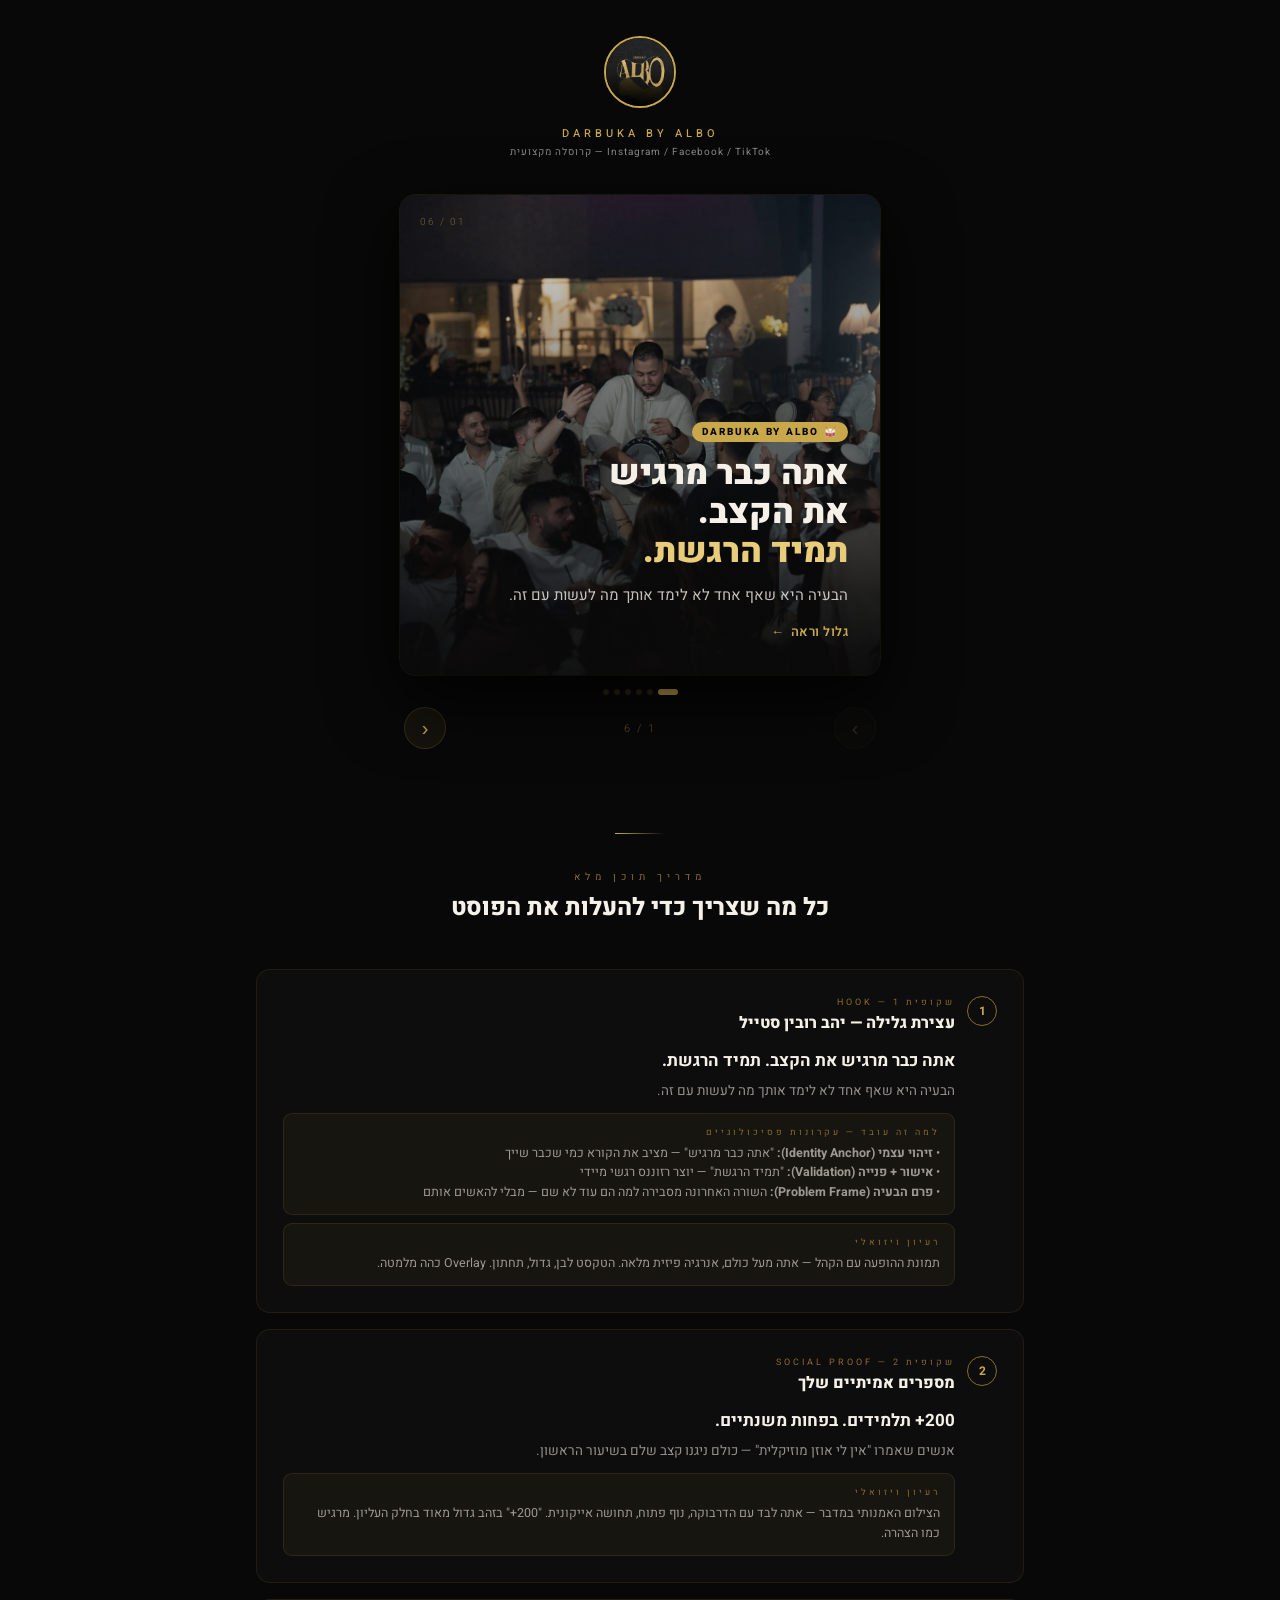
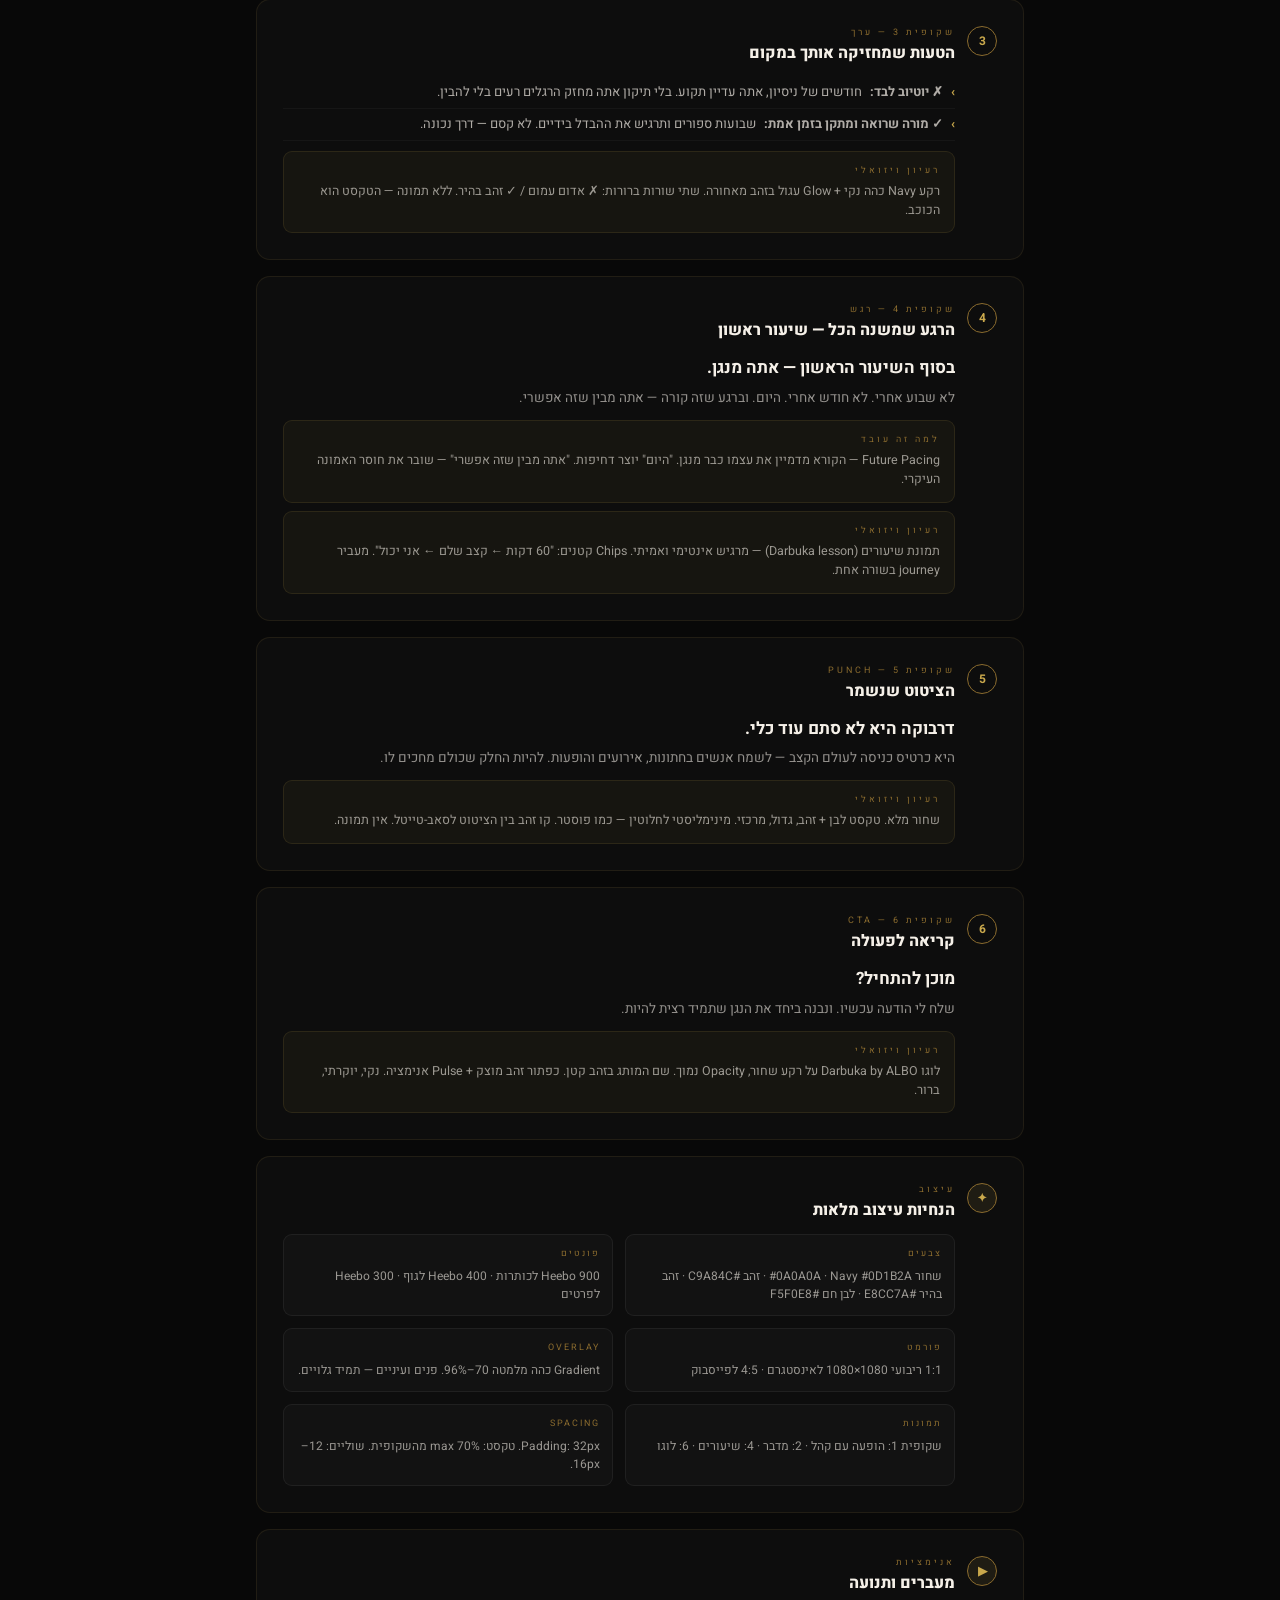
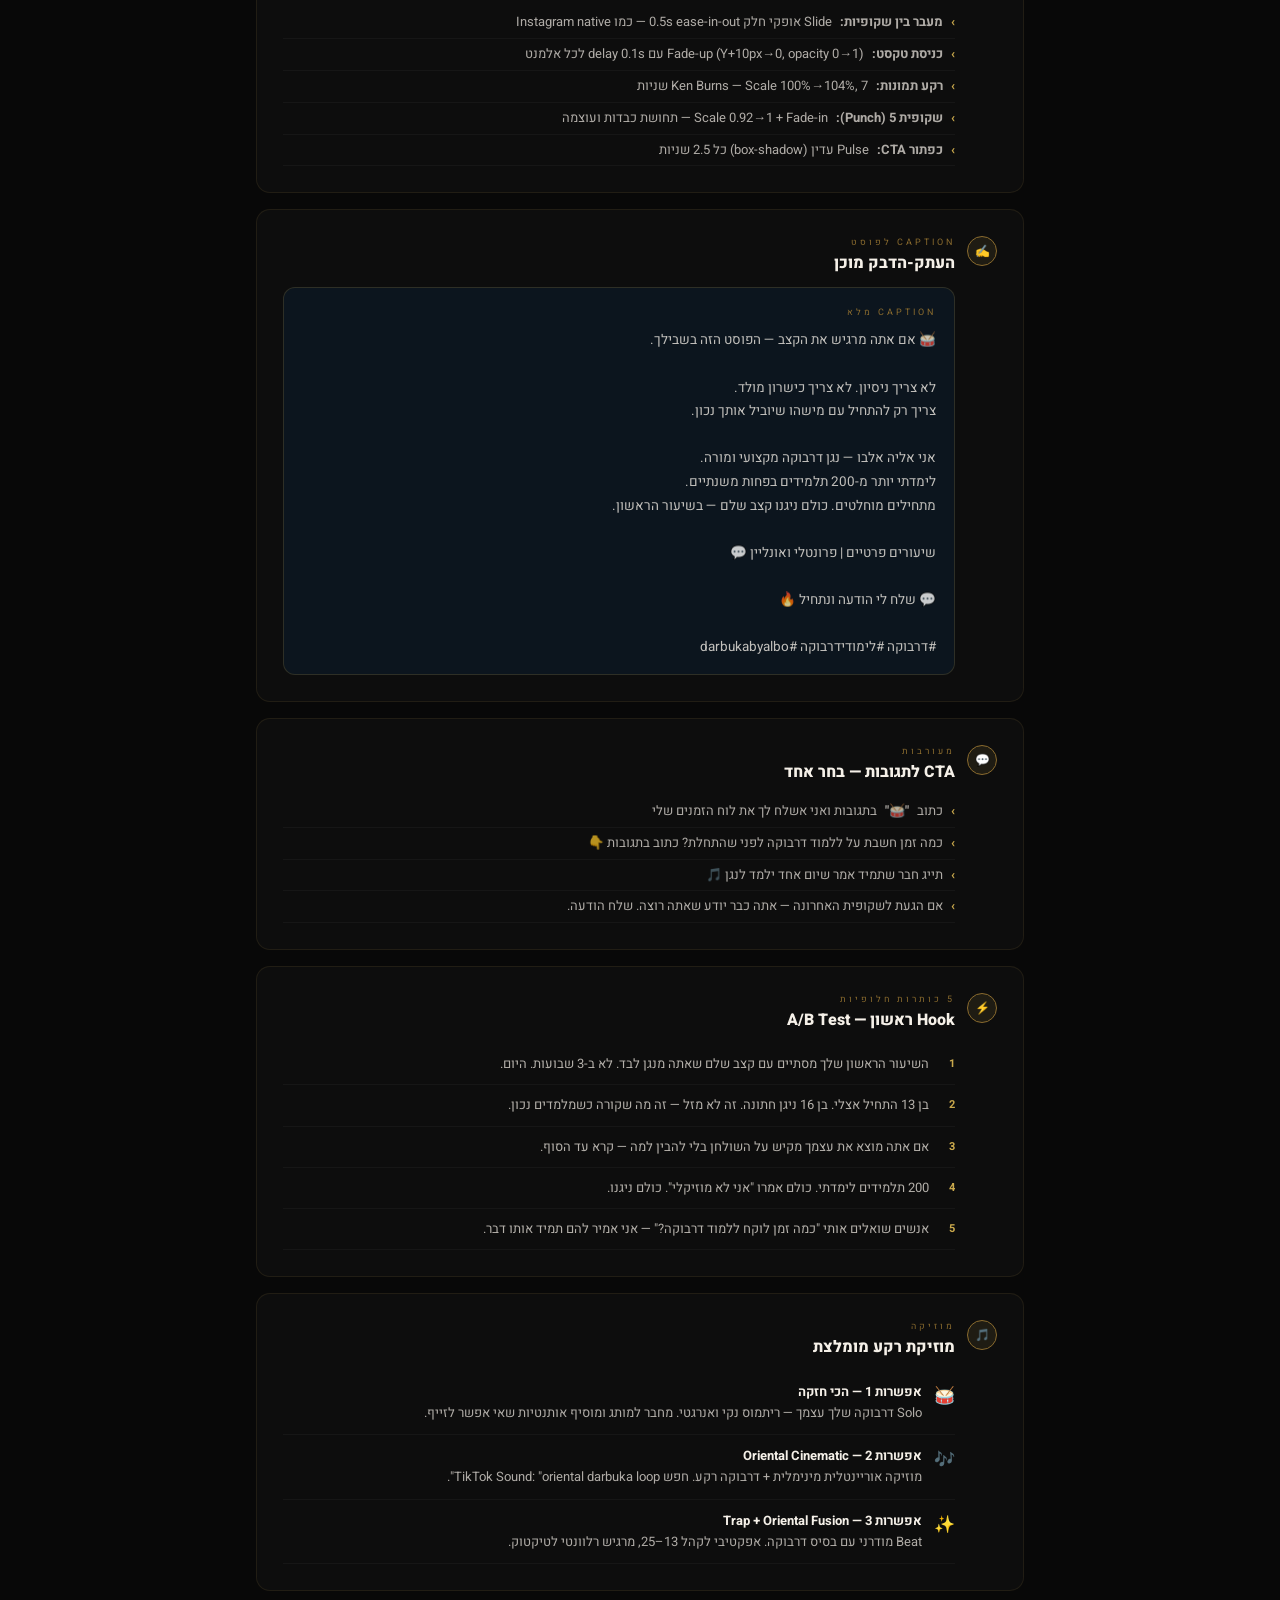
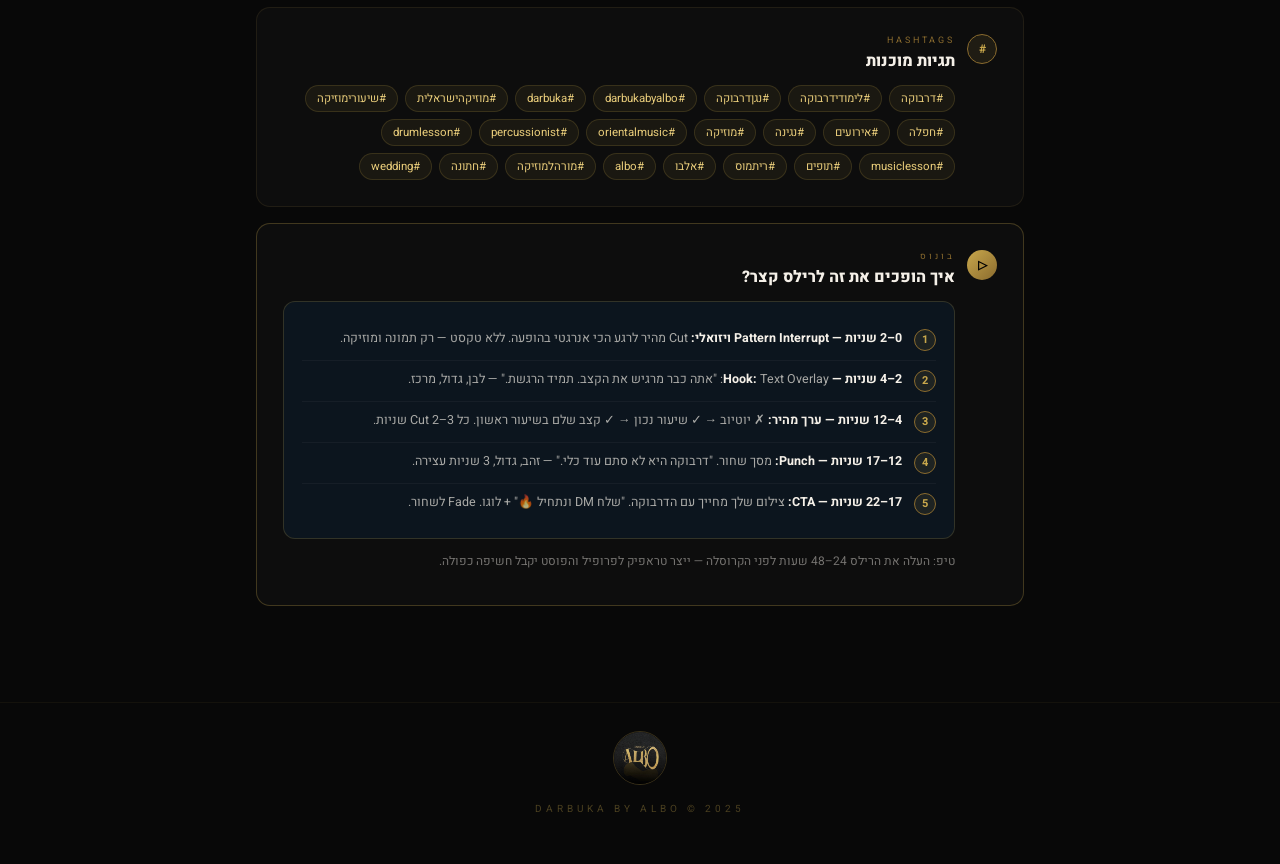
==== commit 697b4a69: "Fix carousel responsiveness and update all 5 slides per feedback - Fully responsive carousel using %" ====
--- a/index.html
+++ b/index.html
@@ -3,234 +3,1144 @@
 <head>
   <meta charset="UTF-8" />
   <meta name="viewport" content="width=device-width, initial-scale=1.0" />
-  <title>Darbuka by ALBO | אליה אלבו</title>
-  <meta name="description" content="שיעורי דרבוקה מקצועיים עם אליה אלבו. נגן, פרפורמר ומורה ברמה בינלאומית. שיעור ניסיון חינם." />
+  <title>Darbuka by ALBO — קרוסלה אינסטגרם</title>
   <link rel="preconnect" href="https://fonts.googleapis.com" />
-  <link rel="preconnect" href="https://fonts.gstatic.com" crossorigin />
-  <link href="https://fonts.googleapis.com/css2?family=Heebo:wght@300;400;500;700;900&family=Montserrat:wght@400;700;900&display=swap" rel="stylesheet" />
-  <link rel="stylesheet" href="style.css" />
+  <link href="https://fonts.googleapis.com/css2?family=Heebo:wght@300;400;500;700;800;900&display=swap" rel="stylesheet" />
+  <style>
+    *, *::before, *::after { box-sizing: border-box; margin: 0; padding: 0; }
+
+    :root {
+      --gold:       #C9A84C;
+      --gold-light: #E8CC7A;
+      --gold-dim:   #8A6B2E;
+      --black:      #0A0A0A;
+      --navy:       #0D1B2A;
+      --white:      #F5F0E8;
+      --gray:       #888;
+    }
+
+    html, body {
+      background: #080808;
+      font-family: 'Heebo', sans-serif;
+      color: var(--white);
+      min-height: 100vh;
+      overflow-x: hidden;
+    }
+
+    /* ─── PAGE HEADER ─── */
+    .page-header {
+      text-align: center;
+      padding: 36px 20px 8px;
+    }
+    .page-header .brand-logo {
+      width: 72px; height: 72px;
+      border-radius: 50%;
+      border: 2px solid var(--gold);
+      margin-bottom: 10px;
+      object-fit: cover;
+    }
+    .page-header h1 {
+      font-size: 11px;
+      letter-spacing: 4px;
+      color: var(--gold);
+      text-transform: uppercase;
+      font-weight: 500;
+    }
+    .page-header p {
+      font-size: 10px;
+      color: var(--gray);
+      margin-top: 3px;
+      letter-spacing: 1px;
+    }
+
+    /* ─── CAROUSEL SECTION ─── */
+    .carousel-section {
+      display: flex;
+      flex-direction: column;
+      align-items: center;
+      padding: 28px 16px 0;
+    }
+
+    /* ─── FRAME: fixed max, fluid below ─── */
+    .carousel-frame {
+      width: 100%;
+      max-width: 480px;
+    }
+
+    /* ─── TRACK: clips overflow ─── */
+    .slides-track {
+      width: 100%;
+      overflow: hidden;
+      border-radius: 16px;
+      box-shadow: 0 24px 70px rgba(0,0,0,.85), 0 0 0 1px rgba(201,168,76,.12);
+      /* Aspect ratio 1:1 */
+      aspect-ratio: 1 / 1;
+      position: relative;
+    }
+
+    /* ─── INNER: LTR so slides stack left→right regardless of page dir ─── */
+    .slides-inner {
+      direction: ltr;
+      display: flex;
+      width: 100%;
+      height: 100%;
+      transition: transform .5s cubic-bezier(.77,0,.175,1);
+      will-change: transform;
+    }
+
+    /* ─── EACH SLIDE ─── */
+    .slide {
+      direction: rtl;           /* text back to RTL */
+      flex: 0 0 100%;
+      height: 100%;
+      position: relative;
+      overflow: hidden;
+      display: flex;
+      flex-direction: column;
+      justify-content: flex-end;
+      align-items: flex-start;
+      padding: clamp(20px, 5vw, 32px);
+    }
+
+    /* ─── BG ─── */
+    .slide-bg {
+      position: absolute; inset: 0;
+      background-size: cover;
+      background-position: center;
+      transition: transform 7s ease;
+    }
+    .slide.active .slide-bg { transform: scale(1.04); }
+
+    .slide-overlay {
+      position: absolute; inset: 0;
+    }
+
+    /* ─── SLIDE NUMBER ─── */
+    .slide-num {
+      position: absolute;
+      top: clamp(14px,3vw,20px);
+      left: clamp(14px,3vw,20px);
+      font-size: 10px;
+      color: rgba(201,168,76,.45);
+      font-weight: 300;
+      letter-spacing: 2px;
+      z-index: 3;
+    }
+
+    /* ─── CONTENT ─── */
+    .slide-content {
+      position: relative; z-index: 2; width: 100%;
+    }
+
+    .slide-tag {
+      display: inline-block;
+      background: var(--gold);
+      color: var(--black);
+      font-size: clamp(8px,1.8vw,10px);
+      font-weight: 800;
+      letter-spacing: 2px;
+      text-transform: uppercase;
+      padding: 3px 10px;
+      border-radius: 20px;
+      margin-bottom: clamp(8px,2vw,12px);
+    }
+
+    .slide-headline {
+      font-size: clamp(20px, 5.5vw, 30px);
+      font-weight: 900;
+      line-height: 1.2;
+      color: var(--white);
+      margin-bottom: clamp(8px,2vw,12px);
+    }
+    .slide-headline .gold { color: var(--gold-light); }
+
+    .slide-body {
+      font-size: clamp(12px, 3vw, 15px);
+      font-weight: 400;
+      line-height: 1.65;
+      color: rgba(245,240,232,.8);
+    }
+
+    /* ══════════════════════
+       SLIDE 1 — HOOK
+    ══════════════════════ */
+    #slide-1 .slide-bg {
+      background-image: url('images/performance.jpeg');
+      background-position: center 28%;
+    }
+    #slide-1 .slide-overlay {
+      background: linear-gradient(
+        175deg,
+        rgba(10,10,10,.05) 0%,
+        rgba(10,10,10,.45) 38%,
+        rgba(10,10,10,.96) 100%
+      );
+    }
+    #slide-1 .slide-headline {
+      font-size: clamp(22px, 6vw, 34px);
+      line-height: 1.15;
+    }
+    #slide-1 .swipe-hint {
+      display: inline-flex;
+      align-items: center;
+      gap: 6px;
+      margin-top: clamp(10px,2.5vw,14px);
+      font-size: clamp(11px,2.8vw,13px);
+      font-weight: 600;
+      color: var(--gold);
+      letter-spacing: .5px;
+    }
+    #slide-1 .swipe-hint span {
+      animation: nudge 1.6s ease-in-out infinite;
+    }
+    @keyframes nudge {
+      0%,100% { transform: translateX(0); }
+      50%      { transform: translateX(-5px); }
+    }
+
+    /* ══════════════════════
+       SLIDE 2 — SOCIAL PROOF
+    ══════════════════════ */
+    #slide-2 .slide-bg {
+      background-image: url('images/desert.jpeg');
+      background-position: center 22%;
+    }
+    #slide-2 .slide-overlay {
+      background: linear-gradient(
+        170deg,
+        rgba(10,10,10,.1) 0%,
+        rgba(10,10,10,.5) 40%,
+        rgba(10,10,10,.95) 100%
+      );
+    }
+    #slide-2 .stat-line {
+      font-size: clamp(36px,9vw,54px);
+      font-weight: 900;
+      color: var(--gold-light);
+      line-height: 1;
+      margin-bottom: 6px;
+    }
+
+    /* ══════════════════════
+       SLIDE 3 — MISTAKE
+    ══════════════════════ */
+    #slide-3 {
+      background: var(--navy);
+      justify-content: center;
+    }
+    #slide-3 .slide-bg {
+      background: radial-gradient(ellipse at 65% 35%, rgba(201,168,76,.07) 0%, transparent 65%);
+    }
+    #slide-3 .slide-overlay { background: none; }
+
+    .mistake-block {
+      position: relative; z-index: 2; width: 100%;
+    }
+    .mistake-row {
+      display: flex;
+      gap: clamp(8px,2vw,12px);
+      align-items: flex-start;
+      margin-bottom: clamp(12px,3vw,18px);
+    }
+    .mistake-icon {
+      width: clamp(28px,7vw,36px);
+      height: clamp(28px,7vw,36px);
+      min-width: clamp(28px,7vw,36px);
+      border-radius: 50%;
+      display: flex; align-items: center; justify-content: center;
+      font-size: clamp(13px,3.5vw,16px);
+      font-weight: 800;
+    }
+    .mistake-icon.bad  { background: rgba(220,60,60,.12); border: 1.5px solid rgba(220,60,60,.3); color: #E05555; }
+    .mistake-icon.good { background: rgba(201,168,76,.12); border: 1.5px solid rgba(201,168,76,.3); color: var(--gold); }
+    .mistake-text {
+      font-size: clamp(12px,3vw,14px);
+      line-height: 1.55;
+      color: rgba(245,240,232,.78);
+    }
+    .mistake-text strong { color: var(--white); display: block; margin-bottom: 2px; font-size: clamp(13px,3.2vw,15px); }
+
+    /* ══════════════════════
+       SLIDE 4 — FIRST LESSON
+    ══════════════════════ */
+    #slide-4 .slide-bg {
+      background-image: url('images/lessons.jpeg');
+      background-position: center 15%;
+      filter: brightness(.8);
+    }
+    #slide-4 .slide-overlay {
+      background: linear-gradient(
+        180deg,
+        rgba(10,10,10,.15) 0%,
+        rgba(10,10,10,.6) 45%,
+        rgba(10,10,10,.97) 100%
+      );
+    }
+    #slide-4 .lesson-steps {
+      display: flex;
+      gap: clamp(6px,1.5vw,10px);
+      margin-bottom: clamp(10px,2.5vw,14px);
+      align-items: center;
+    }
+    #slide-4 .step-chip {
+      background: rgba(201,168,76,.15);
+      border: 1px solid rgba(201,168,76,.3);
+      color: var(--gold-light);
+      font-size: clamp(10px,2.5vw,12px);
+      font-weight: 700;
+      padding: 3px 10px;
+      border-radius: 20px;
+      white-space: nowrap;
+    }
+    #slide-4 .step-arrow {
+      color: rgba(201,168,76,.4);
+      font-size: 12px;
+    }
+
+    /* ══════════════════════
+       SLIDE 5 — PUNCH
+    ══════════════════════ */
+    #slide-5 {
+      background: var(--black);
+      justify-content: center;
+      align-items: center;
+    }
+    #slide-5 .slide-bg {
+      background: radial-gradient(ellipse at 40% 55%, rgba(13,27,42,.7) 0%, var(--black) 65%);
+    }
+    #slide-5 .slide-overlay { background: none; }
+
+    .punch-block {
+      position: relative; z-index: 2;
+      text-align: center;
+      padding: clamp(10px,3vw,20px);
+      width: 100%;
+    }
+    .punch-block .punch-label {
+      font-size: clamp(9px,2vw,11px);
+      letter-spacing: 4px;
+      color: var(--gold-dim);
+      text-transform: uppercase;
+      margin-bottom: clamp(12px,3vw,16px);
+    }
+    .punch-block .punch-main {
+      font-size: clamp(20px,5.5vw,28px);
+      font-weight: 900;
+      color: var(--white);
+      line-height: 1.25;
+      margin-bottom: 0;
+    }
+    .punch-block .punch-main .gold-word {
+      color: var(--gold-light);
+    }
+    .punch-divider {
+      width: 36px; height: 2px;
+      background: var(--gold);
+      margin: clamp(12px,3vw,16px) auto;
+      border-radius: 2px;
+    }
+    .punch-block .punch-sub {
+      font-size: clamp(12px,3vw,14px);
+      color: rgba(245,240,232,.6);
+      line-height: 1.7;
+    }
+
+    /* ══════════════════════
+       SLIDE 6 — CTA
+    ══════════════════════ */
+    #slide-6 {
+      background: var(--black);
+      justify-content: center;
+      align-items: center;
+    }
+    #slide-6 .slide-bg {
+      background-image: url('images/logo.jpeg');
+      background-size: cover;
+      background-position: center;
+      opacity: .14;
+    }
+    #slide-6 .slide-overlay { background: rgba(8,8,8,.5); }
+
+    .cta-block {
+      position: relative; z-index: 2;
+      text-align: center;
+      width: 100%;
+      padding: clamp(8px,2vw,16px);
+    }
+    .cta-block .cta-brand {
+      font-size: clamp(9px,2vw,11px);
+      letter-spacing: 5px;
+      color: var(--gold);
+      text-transform: uppercase;
+      margin-bottom: clamp(12px,3vw,16px);
+    }
+    .cta-block .cta-big {
+      font-size: clamp(28px,7vw,38px);
+      font-weight: 900;
+      color: var(--white);
+      line-height: 1.15;
+      margin-bottom: clamp(6px,1.5vw,10px);
+    }
+    .cta-block .cta-sub {
+      font-size: clamp(12px,3vw,14px);
+      color: rgba(245,240,232,.6);
+      line-height: 1.65;
+      margin-bottom: clamp(16px,4vw,22px);
+    }
+    .cta-btn {
+      display: inline-block;
+      background: var(--gold);
+      color: var(--black);
+      font-size: clamp(13px,3.2vw,15px);
+      font-weight: 800;
+      padding: clamp(10px,2.5vw,14px) clamp(24px,6vw,34px);
+      border-radius: 50px;
+      text-decoration: none;
+      letter-spacing: .5px;
+      box-shadow: 0 6px 28px rgba(201,168,76,.3);
+      animation: pulse-btn 2.5s ease-in-out infinite;
+    }
+    @keyframes pulse-btn {
+      0%,100% { box-shadow: 0 6px 28px rgba(201,168,76,.3); }
+      50%      { box-shadow: 0 8px 36px rgba(201,168,76,.55); }
+    }
+
+    /* ─── PROGRESS DOTS ─── */
+    .progress-dots {
+      display: flex;
+      gap: 5px;
+      justify-content: center;
+      padding: 14px 0 4px;
+    }
+    .dot {
+      width: 6px; height: 6px;
+      border-radius: 50%;
+      background: rgba(201,168,76,.2);
+      transition: all .3s ease;
+      cursor: pointer;
+      border: none;
+    }
+    .dot.active {
+      background: var(--gold);
+      width: 20px;
+      border-radius: 3px;
+    }
+
+    /* ─── NAV ROW ─── */
+    .nav-row {
+      display: flex;
+      justify-content: space-between;
+      align-items: center;
+      padding: 8px 4px 28px;
+    }
+    .nav-btn {
+      background: rgba(201,168,76,.07);
+      border: 1px solid rgba(201,168,76,.18);
+      color: var(--gold);
+      width: 42px; height: 42px;
+      border-radius: 50%;
+      font-size: 20px;
+      cursor: pointer;
+      display: flex; align-items: center; justify-content: center;
+      transition: background .2s;
+      line-height: 1;
+      padding-bottom: 1px;
+    }
+    .nav-btn:hover:not(:disabled) { background: rgba(201,168,76,.16); border-color: var(--gold); }
+    .nav-btn:disabled { opacity: .18; cursor: default; }
+
+    .slide-counter {
+      font-size: 11px;
+      color: rgba(201,168,76,.4);
+      letter-spacing: 2px;
+      font-weight: 300;
+    }
+
+    /* ══════════════════════════════════════════
+       CONTENT GUIDE
+    ══════════════════════════════════════════ */
+    .guide-section {
+      max-width: 800px;
+      margin: 0 auto;
+      padding: 56px 16px 80px;
+    }
+    .guide-sep {
+      width: 50px; height: 1px;
+      background: linear-gradient(90deg, var(--gold), transparent);
+      margin: 0 auto 36px;
+    }
+    .guide-eyebrow {
+      text-align: center;
+      font-size: 10px; letter-spacing: 5px;
+      color: var(--gold-dim); text-transform: uppercase; margin-bottom: 6px;
+    }
+    .guide-h2 {
+      text-align: center;
+      font-size: clamp(18px,5vw,24px); font-weight: 800;
+      color: var(--white); margin-bottom: 44px;
+    }
+
+    .gc {
+      background: rgba(255,255,255,.025);
+      border: 1px solid rgba(201,168,76,.1);
+      border-radius: 14px;
+      padding: clamp(18px,4vw,26px);
+      margin-bottom: 16px;
+      transition: border-color .2s;
+    }
+    .gc:hover { border-color: rgba(201,168,76,.28); }
+
+    .gc-head {
+      display: flex; align-items: flex-start; gap: 12px; margin-bottom: 12px;
+    }
+    .gc-num {
+      width: 30px; height: 30px; min-width: 30px;
+      border-radius: 50%;
+      border: 1.5px solid var(--gold-dim);
+      color: var(--gold);
+      font-size: 12px; font-weight: 700;
+      display: flex; align-items: center; justify-content: center;
+      flex-shrink: 0;
+    }
+    .gc-eyebrow {
+      font-size: 9px; letter-spacing: 3px;
+      color: var(--gold-dim); text-transform: uppercase; margin-bottom: 2px;
+    }
+    .gc-title { font-size: 16px; font-weight: 800; color: var(--white); }
+
+    .gc-body { padding-right: 42px; }
+    .gc-body p {
+      font-size: 13.5px; line-height: 1.7;
+      color: rgba(245,240,232,.68); margin-bottom: 8px;
+    }
+    .gc-body .mt { font-size: 17px; font-weight: 700; color: var(--white); margin-bottom: 4px; }
+    .gc-body .st { font-size: 13.5px; color: rgba(245,240,232,.58); }
+
+    .vbox {
+      background: rgba(201,168,76,.05);
+      border: 1px solid rgba(201,168,76,.12);
+      border-radius: 9px;
+      padding: 12px 14px;
+      margin-top: 10px;
+    }
+    .vbox-label {
+      font-size: 9px; letter-spacing: 3px;
+      color: var(--gold-dim); text-transform: uppercase; margin-bottom: 5px;
+    }
+    .vbox p { font-size: 12.5px; color: rgba(245,240,232,.6); margin: 0; line-height: 1.55; }
+
+    .gc-body ul { list-style: none; padding: 0; }
+    .gc-body ul li {
+      font-size: 13px; color: rgba(245,240,232,.7);
+      line-height: 1.6; padding: 5px 0;
+      border-bottom: 1px solid rgba(255,255,255,.04);
+      display: flex; gap: 8px;
+    }
+    .gc-body ul li::before { content:'›'; color:var(--gold); font-weight:700; flex-shrink:0; }
+
+    .g2 {
+      display: grid; grid-template-columns: 1fr 1fr; gap: 12px; margin-top: 8px;
+    }
+    @media(max-width:520px){ .g2 { grid-template-columns: 1fr; } }
+    .gbox {
+      background: rgba(255,255,255,.025);
+      border: 1px solid rgba(255,255,255,.06);
+      border-radius: 9px; padding: 12px;
+    }
+    .gbox-label { font-size: 9px; letter-spacing: 2px; color: var(--gold-dim); text-transform: uppercase; margin-bottom: 7px; }
+    .gbox p { font-size: 12px; color: rgba(245,240,232,.6); line-height: 1.5; margin: 0; }
+
+    .caption-box {
+      background: rgba(13,27,42,.6);
+      border: 1px solid rgba(201,168,76,.18);
+      border-radius: 12px; padding: 18px 18px 14px; margin-top: 8px;
+    }
+    .caption-box .cb-label {
+      font-size: 9px; letter-spacing: 3px;
+      color: var(--gold-dim); text-transform: uppercase; margin-bottom: 10px;
+    }
+    .caption-box p {
+      font-size: 13.5px; line-height: 1.75;
+      color: rgba(245,240,232,.78); white-space: pre-line; margin: 0;
+    }
+
+    .alt-list { }
+    .alt-item {
+      display: flex; gap: 12px;
+      padding: 10px 0;
+      border-bottom: 1px solid rgba(255,255,255,.04);
+      align-items: flex-start;
+    }
+    .alt-num {
+      color: var(--gold); font-size: 11px; font-weight: 700; min-width: 14px; margin-top: 1px;
+    }
+    .alt-item span { font-size: 13px; color: rgba(245,240,232,.72); line-height: 1.55; }
+
+    .tag-grid { display: flex; flex-wrap: wrap; gap: 7px; margin-top: 4px; }
+    .tag {
+      background: rgba(201,168,76,.07);
+      border: 1px solid rgba(201,168,76,.18);
+      color: var(--gold-light);
+      border-radius: 20px; padding: 4px 11px; font-size: 11.5px;
+    }
+
+    .music-row {
+      display: flex; gap: 12px; align-items: flex-start;
+      padding: 11px 0; border-bottom: 1px solid rgba(255,255,255,.04);
+    }
+    .music-icon { font-size: 17px; flex-shrink: 0; margin-top: 1px; }
+    .music-text { font-size: 13px; color: rgba(245,240,232,.7); line-height: 1.55; }
+    .music-text strong { color: var(--white); display: block; margin-bottom: 1px; }
+
+    .reels-card {
+      background: rgba(13,27,42,.6);
+      border: 1px solid rgba(201,168,76,.2);
+      border-radius: 12px; padding: 18px 18px 14px; margin-top: 8px;
+    }
+    .reel-step {
+      display: flex; gap: 12px; padding: 9px 0;
+      border-bottom: 1px solid rgba(255,255,255,.04);
+      align-items: flex-start;
+    }
+    .reel-step:last-child { border-bottom: none; }
+    .reel-n {
+      width: 22px; height: 22px; min-width: 22px;
+      background: rgba(201,168,76,.1);
+      border: 1px solid var(--gold-dim); border-radius: 50%;
+      color: var(--gold); font-size: 11px; font-weight: 700;
+      display: flex; align-items: center; justify-content: center;
+    }
+    .reel-t { font-size: 12.5px; color: rgba(245,240,232,.68); line-height: 1.55; }
+    .reel-t strong { color: var(--white); font-weight: 700; }
+  </style>
 </head>
 <body>
 
-  <!-- NAV -->
-  <nav class="nav">
-    <div class="nav-inner">
-      <a href="index.html" class="logo">DARBUKA <span>by ALBO</span></a>
-      <div class="nav-links">
-        <a href="#about">אודות</a>
-        <a href="#learn">מה לומדים</a>
-        <a href="lead-magnet.html">מדריך חינם</a>
-        <a href="trial.html" class="btn-nav">שיעור ניסיון</a>
-      </div>
-    </div>
-  </nav>
-
-  <!-- HERO -->
-  <section class="hero">
-    <div class="hero-bg"></div>
-    <div class="container">
-      <div class="hero-label">🥁 Darbuka by ALBO</div>
-      <h1 class="hero-title">
-        לנגן דרבוקה<br />
-        <span class="gold">ברמה שמדברת בעד עצמה.</span>
-      </h1>
-      <p class="hero-sub">
-        שיעורי דרבוקה מקצועיים — פרטי, אונליין, קורס דיגיטלי.<br />
-        מתאים לכל רמה. תוצאות כבר מהשיעור הראשון.
+<!-- HEADER -->
+<header class="page-header">
+  <img src="images/logo.jpeg" alt="Darbuka by ALBO" class="brand-logo" />
+  <h1>Darbuka by ALBO</h1>
+  <p>Instagram / Facebook / TikTok — קרוסלה מקצועית</p>
+</header>
+
+<!-- CAROUSEL -->
+<section class="carousel-section">
+  <div class="carousel-frame">
+
+    <div class="slides-track">
+      <div class="slides-inner" id="slidesInner">
+
+        <!-- ══ SLIDE 1 — HOOK ══ -->
+        <div class="slide active" id="slide-1">
+          <div class="slide-bg"></div>
+          <div class="slide-overlay"></div>
+          <div class="slide-num">01 / 06</div>
+          <div class="slide-content">
+            <span class="slide-tag">🥁 Darbuka by ALBO</span>
+            <h2 class="slide-headline">
+              אתה כבר מרגיש<br/>
+              את הקצב.<br/>
+              <span class="gold">תמיד הרגשת.</span>
+            </h2>
+            <p class="slide-body">הבעיה היא שאף אחד לא לימד אותך מה לעשות עם זה.</p>
+            <div class="swipe-hint">גלול וראה <span>←</span></div>
+          </div>
+        </div>
+
+        <!-- ══ SLIDE 2 — SOCIAL PROOF ══ -->
+        <div class="slide" id="slide-2">
+          <div class="slide-bg"></div>
+          <div class="slide-overlay"></div>
+          <div class="slide-num">02 / 06</div>
+          <div class="slide-content">
+            <span class="slide-tag">📊 בפחות משנתיים</span>
+            <p class="stat-line">200+</p>
+            <h2 class="slide-headline">תלמידים לימדתי.<br/>מתחילים מוחלטים.</h2>
+            <p class="slide-body">
+              אנשים שאמרו "אין לי אוזן מוזיקלית",<br/>
+              שאמרו "אני לא מוזיקלי" —<br/>
+              כולם ניגנו קצב שלם בשיעור הראשון.
+            </p>
+          </div>
+        </div>
+
+        <!-- ══ SLIDE 3 — MISTAKE ══ -->
+        <div class="slide" id="slide-3">
+          <div class="slide-bg"></div>
+          <div class="slide-num">03 / 06</div>
+          <div class="slide-content mistake-block">
+            <span class="slide-tag">⚠️ הטעות שמחזיקה אותך במקום</span>
+            <div class="mistake-row">
+              <div class="mistake-icon bad">✗</div>
+              <div class="mistake-text">
+                <strong>ללמוד מיוטיוב לבד</strong>
+                חודשים של ניסיון — אתה עדיין תקוע. בלי תיקון אתה מחזק הרגלים רעים בלי להבין.
+              </div>
+            </div>
+            <div class="mistake-row">
+              <div class="mistake-icon good">✓</div>
+              <div class="mistake-text">
+                <strong>מורה שרואה אותך ומתקן בזמן אמת</strong>
+                שבועות ספורים ותרגיש את ההבדל בידיים. זה לא קסם — זה הדרך הנכונה.
+              </div>
+            </div>
+          </div>
+        </div>
+
+        <!-- ══ SLIDE 4 — FIRST LESSON MOMENT ══ -->
+        <div class="slide" id="slide-4">
+          <div class="slide-bg"></div>
+          <div class="slide-overlay"></div>
+          <div class="slide-num">04 / 06</div>
+          <div class="slide-content">
+            <span class="slide-tag">🎯 שיעור ראשון</span>
+            <div class="lesson-steps">
+              <span class="step-chip">60 דקות</span>
+              <span class="step-arrow">←</span>
+              <span class="step-chip">קצב שלם</span>
+              <span class="step-arrow">←</span>
+              <span class="step-chip">"אני יכול"</span>
+            </div>
+            <h2 class="slide-headline">
+              בסוף השיעור הראשון<br/>
+              <span class="gold">אתה מנגן.</span>
+            </h2>
+            <p class="slide-body">
+              לא שבוע אחרי. לא חודש אחרי.<br/>
+              <strong>היום.</strong><br/>
+              וברגע שזה קורה — אתה מבין שזה אפשרי.
+            </p>
+          </div>
+        </div>
+
+        <!-- ══ SLIDE 5 — PUNCH ══ -->
+        <div class="slide" id="slide-5">
+          <div class="slide-bg"></div>
+          <div class="slide-num">05 / 06</div>
+          <div class="punch-block">
+            <p class="punch-label">תובנה</p>
+            <p class="punch-main">
+              דרבוקה היא לא<br/>
+              <span class="gold-word">סתם עוד כלי.</span>
+            </p>
+            <div class="punch-divider"></div>
+            <p class="punch-sub">
+              היא כרטיס כניסה לעולם הקצב —<br/>
+              לשמח אנשים בחתונות, אירועים והופעות.<br/>
+              להיות החלק שכולם מחכים לו.
+            </p>
+          </div>
+        </div>
+
+        <!-- ══ SLIDE 6 — CTA ══ -->
+        <div class="slide" id="slide-6">
+          <div class="slide-bg"></div>
+          <div class="slide-overlay"></div>
+          <div class="slide-num">06 / 06</div>
+          <div class="cta-block">
+            <p class="cta-brand">Darbuka by ALBO</p>
+            <h2 class="cta-big">מוכן<br/>להתחיל?</h2>
+            <p class="cta-sub">
+              שלח לי הודעה עכשיו.<br/>
+              ונבנה ביחד את הנגן שתמיד רצית להיות.
+            </p>
+            <a href="#" class="cta-btn">שלח הודעה ←</a>
+          </div>
+        </div>
+
+      </div><!-- /slides-inner -->
+    </div><!-- /slides-track -->
+
+    <!-- Dots -->
+    <div class="progress-dots" id="progressDots"></div>
+
+    <!-- Nav -->
+    <div class="nav-row">
+      <button class="nav-btn" id="prevBtn" aria-label="הקודם">›</button>
+      <span class="slide-counter" id="slideCounter">1 / 6</span>
+      <button class="nav-btn" id="nextBtn" aria-label="הבא">‹</button>
+    </div>
+
+  </div><!-- /carousel-frame -->
+</section><!-- /carousel-section -->
+
+
+<!-- ════════════════════════════
+     CONTENT GUIDE
+════════════════════════════ -->
+<section class="guide-section">
+  <div class="guide-sep"></div>
+  <p class="guide-eyebrow">מדריך תוכן מלא</p>
+  <h2 class="guide-h2">כל מה שצריך כדי להעלות את הפוסט</h2>
+
+  <!-- 1 -->
+  <div class="gc">
+    <div class="gc-head">
+      <div class="gc-num">1</div>
+      <div>
+        <div class="gc-eyebrow">שקופית 1 — Hook</div>
+        <div class="gc-title">עצירת גלילה — יהב רובין סטייל</div>
+      </div>
+    </div>
+    <div class="gc-body">
+      <p class="mt">אתה כבר מרגיש את הקצב. תמיד הרגשת.</p>
+      <p class="st">הבעיה היא שאף אחד לא לימד אותך מה לעשות עם זה.</p>
+      <div class="vbox">
+        <div class="vbox-label">למה זה עובד — עקרונות פסיכולוגיים</div>
+        <p>• <strong>זיהוי עצמי (Identity Anchor):</strong> "אתה כבר מרגיש" — מציב את הקורא כמי שכבר שייך<br/>
+           • <strong>אישור + פנייה (Validation):</strong> "תמיד הרגשת" — יוצר רזוננס רגשי מיידי<br/>
+           • <strong>פרם הבעיה (Problem Frame):</strong> השורה האחרונה מסבירה למה הם עוד לא שם — מבלי להאשים אותם</p>
+      </div>
+      <div class="vbox" style="margin-top:8px">
+        <div class="vbox-label">רעיון ויזואלי</div>
+        <p>תמונת ההופעה עם הקהל — אתה מעל כולם, אנרגיה פיזית מלאה. הטקסט לבן, גדול, תחתון. Overlay כהה מלמטה.</p>
+      </div>
+    </div>
+  </div>
+
+  <!-- 2 -->
+  <div class="gc">
+    <div class="gc-head">
+      <div class="gc-num">2</div>
+      <div>
+        <div class="gc-eyebrow">שקופית 2 — Social Proof</div>
+        <div class="gc-title">מספרים אמיתיים שלך</div>
+      </div>
+    </div>
+    <div class="gc-body">
+      <p class="mt">200+ תלמידים. בפחות משנתיים.</p>
+      <p class="st">אנשים שאמרו "אין לי אוזן מוזיקלית" — כולם ניגנו קצב שלם בשיעור הראשון.</p>
+      <div class="vbox">
+        <div class="vbox-label">רעיון ויזואלי</div>
+        <p>הצילום האמנותי במדבר — אתה לבד עם הדרבוקה, נוף פתוח, תחושה אייקונית. "200+" בזהב גדול מאוד בחלק העליון. מרגיש כמו הצהרה.</p>
+      </div>
+    </div>
+  </div>
+
+  <!-- 3 -->
+  <div class="gc">
+    <div class="gc-head">
+      <div class="gc-num">3</div>
+      <div>
+        <div class="gc-eyebrow">שקופית 3 — ערך</div>
+        <div class="gc-title">הטעות שמחזיקה אותך במקום</div>
+      </div>
+    </div>
+    <div class="gc-body">
+      <ul>
+        <li><strong>✗ יוטיוב לבד:</strong> חודשים של ניסיון, אתה עדיין תקוע. בלי תיקון אתה מחזק הרגלים רעים בלי להבין.</li>
+        <li><strong>✓ מורה שרואה ומתקן בזמן אמת:</strong> שבועות ספורים ותרגיש את ההבדל בידיים. לא קסם — דרך נכונה.</li>
+      </ul>
+      <div class="vbox">
+        <div class="vbox-label">רעיון ויזואלי</div>
+        <p>רקע Navy כהה נקי + Glow עגול בזהב מאחורה. שתי שורות ברורות: ✗ אדום עמום / ✓ זהב בהיר. ללא תמונה — הטקסט הוא הכוכב.</p>
+      </div>
+    </div>
+  </div>
+
+  <!-- 4 -->
+  <div class="gc">
+    <div class="gc-head">
+      <div class="gc-num">4</div>
+      <div>
+        <div class="gc-eyebrow">שקופית 4 — רגש</div>
+        <div class="gc-title">הרגע שמשנה הכל — שיעור ראשון</div>
+      </div>
+    </div>
+    <div class="gc-body">
+      <p class="mt">בסוף השיעור הראשון — אתה מנגן.</p>
+      <p class="st">לא שבוע אחרי. לא חודש אחרי. היום. וברגע שזה קורה — אתה מבין שזה אפשרי.</p>
+      <div class="vbox">
+        <div class="vbox-label">למה זה עובד</div>
+        <p>Future Pacing — הקורא מדמיין את עצמו כבר מנגן. "היום" יוצר דחיפות. "אתה מבין שזה אפשרי" — שובר את חוסר האמונה העיקרי.</p>
+      </div>
+      <div class="vbox" style="margin-top:8px">
+        <div class="vbox-label">רעיון ויזואלי</div>
+        <p>תמונת שיעורים (Darbuka lesson) — מרגיש אינטימי ואמיתי. Chips קטנים: "60 דקות ← קצב שלם ← אני יכול". מעביר journey בשורה אחת.</p>
+      </div>
+    </div>
+  </div>
+
+  <!-- 5 -->
+  <div class="gc">
+    <div class="gc-head">
+      <div class="gc-num">5</div>
+      <div>
+        <div class="gc-eyebrow">שקופית 5 — Punch</div>
+        <div class="gc-title">הציטוט שנשמר</div>
+      </div>
+    </div>
+    <div class="gc-body">
+      <p class="mt">דרבוקה היא לא סתם עוד כלי.</p>
+      <p class="st">היא כרטיס כניסה לעולם הקצב — לשמח אנשים בחתונות, אירועים והופעות. להיות החלק שכולם מחכים לו.</p>
+      <div class="vbox">
+        <div class="vbox-label">רעיון ויזואלי</div>
+        <p>שחור מלא. טקסט לבן + זהב, גדול, מרכזי. מינימליסטי לחלוטין — כמו פוסטר. קו זהב בין הציטוט לסאב-טייטל. אין תמונה.</p>
+      </div>
+    </div>
+  </div>
+
+  <!-- 6 -->
+  <div class="gc">
+    <div class="gc-head">
+      <div class="gc-num">6</div>
+      <div>
+        <div class="gc-eyebrow">שקופית 6 — CTA</div>
+        <div class="gc-title">קריאה לפעולה</div>
+      </div>
+    </div>
+    <div class="gc-body">
+      <p class="mt">מוכן להתחיל?</p>
+      <p class="st">שלח לי הודעה עכשיו. ונבנה ביחד את הנגן שתמיד רצית להיות.</p>
+      <div class="vbox">
+        <div class="vbox-label">רעיון ויזואלי</div>
+        <p>לוגו Darbuka by ALBO על רקע שחור, Opacity נמוך. שם המותג בזהב קטן. כפתור זהב מוצק + Pulse אנימציה. נקי, יוקרתי, ברור.</p>
+      </div>
+    </div>
+  </div>
+
+  <!-- DESIGN -->
+  <div class="gc">
+    <div class="gc-head">
+      <div class="gc-num" style="background:rgba(201,168,76,.1)">✦</div>
+      <div>
+        <div class="gc-eyebrow">עיצוב</div>
+        <div class="gc-title">הנחיות עיצוב מלאות</div>
+      </div>
+    </div>
+    <div class="gc-body">
+      <div class="g2">
+        <div class="gbox"><div class="gbox-label">צבעים</div><p>שחור #0A0A0A · Navy #0D1B2A · זהב #C9A84C · זהב בהיר #E8CC7A · לבן חם #F5F0E8</p></div>
+        <div class="gbox"><div class="gbox-label">פונטים</div><p>Heebo 900 לכותרות · Heebo 400 לגוף · Heebo 300 לפרטים</p></div>
+        <div class="gbox"><div class="gbox-label">פורמט</div><p>1:1 ריבועי 1080×1080 לאינסטגרם · 4:5 לפייסבוק</p></div>
+        <div class="gbox"><div class="gbox-label">Overlay</div><p>Gradient כהה מלמטה 70–96%. פנים ועיניים — תמיד גלויים.</p></div>
+        <div class="gbox"><div class="gbox-label">תמונות</div><p>שקופית 1: הופעה עם קהל · 2: מדבר · 4: שיעורים · 6: לוגו</p></div>
+        <div class="gbox"><div class="gbox-label">Spacing</div><p>Padding: 32px. טקסט: max 70% מהשקופית. שוליים: 12–16px.</p></div>
+      </div>
+    </div>
+  </div>
+
+  <!-- ANIMATIONS -->
+  <div class="gc">
+    <div class="gc-head">
+      <div class="gc-num" style="background:rgba(201,168,76,.1)">▶</div>
+      <div>
+        <div class="gc-eyebrow">אנימציות</div>
+        <div class="gc-title">מעברים ותנועה</div>
+      </div>
+    </div>
+    <div class="gc-body">
+      <ul>
+        <li><strong>מעבר בין שקופיות:</strong> Slide אופקי חלק 0.5s ease-in-out — כמו Instagram native</li>
+        <li><strong>כניסת טקסט:</strong> Fade-up (Y+10px→0, opacity 0→1) עם delay 0.1s לכל אלמנט</li>
+        <li><strong>רקע תמונות:</strong> Ken Burns — Scale 100%→104%, 7 שניות</li>
+        <li><strong>שקופית 5 (Punch):</strong> Scale 0.92→1 + Fade-in — תחושת כבדות ועוצמה</li>
+        <li><strong>כפתור CTA:</strong> Pulse עדין (box-shadow) כל 2.5 שניות</li>
+      </ul>
+    </div>
+  </div>
+
+  <!-- CAPTION -->
+  <div class="gc">
+    <div class="gc-head">
+      <div class="gc-num" style="background:rgba(201,168,76,.1)">✍</div>
+      <div>
+        <div class="gc-eyebrow">Caption לפוסט</div>
+        <div class="gc-title">העתק-הדבק מוכן</div>
+      </div>
+    </div>
+    <div class="gc-body">
+      <div class="caption-box">
+        <div class="cb-label">Caption מלא</div>
+        <p>🥁 אם אתה מרגיש את הקצב — הפוסט הזה בשבילך.
+
+לא צריך ניסיון. לא צריך כישרון מולד.
+צריך רק להתחיל עם מישהו שיוביל אותך נכון.
+
+אני אליה אלבו — נגן דרבוקה מקצועי ומורה.
+לימדתי יותר מ-200 תלמידים בפחות משנתיים.
+מתחילים מוחלטים. כולם ניגנו קצב שלם — בשיעור הראשון.
+
+שיעורים פרטיים | פרונטלי ואונליין 💬
+
+💬 שלח לי הודעה ונתחיל 🔥
+
+#דרבוקה #לימודידרבוקה #darbukabyalbo</p>
+      </div>
+    </div>
+  </div>
+
+  <!-- ENGAGEMENT CTA -->
+  <div class="gc">
+    <div class="gc-head">
+      <div class="gc-num" style="background:rgba(201,168,76,.1)">💬</div>
+      <div>
+        <div class="gc-eyebrow">מעורבות</div>
+        <div class="gc-title">CTA לתגובות — בחר אחד</div>
+      </div>
+    </div>
+    <div class="gc-body">
+      <ul>
+        <li>כתוב <strong>"🥁"</strong> בתגובות ואני אשלח לך את לוח הזמנים שלי</li>
+        <li>כמה זמן חשבת על ללמוד דרבוקה לפני שהתחלת? כתוב בתגובות 👇</li>
+        <li>תייג חבר שתמיד אמר שיום אחד ילמד לנגן 🎵</li>
+        <li>אם הגעת לשקופית האחרונה — אתה כבר יודע שאתה רוצה. שלח הודעה.</li>
+      </ul>
+    </div>
+  </div>
+
+  <!-- ALT HOOKS -->
+  <div class="gc">
+    <div class="gc-head">
+      <div class="gc-num" style="background:rgba(201,168,76,.1)">⚡</div>
+      <div>
+        <div class="gc-eyebrow">5 כותרות חלופיות</div>
+        <div class="gc-title">Hook ראשון — A/B Test</div>
+      </div>
+    </div>
+    <div class="gc-body">
+      <div class="alt-list">
+        <div class="alt-item"><div class="alt-num">1</div><span>השיעור הראשון שלך מסתיים עם קצב שלם שאתה מנגן לבד. לא ב-3 שבועות. היום.</span></div>
+        <div class="alt-item"><div class="alt-num">2</div><span>בן 13 התחיל אצלי. בן 16 ניגן חתונה. זה לא מזל — זה מה שקורה כשמלמדים נכון.</span></div>
+        <div class="alt-item"><div class="alt-num">3</div><span>אם אתה מוצא את עצמך מקיש על השולחן בלי להבין למה — קרא עד הסוף.</span></div>
+        <div class="alt-item"><div class="alt-num">4</div><span>200 תלמידים לימדתי. כולם אמרו "אני לא מוזיקלי". כולם ניגנו.</span></div>
+        <div class="alt-item"><div class="alt-num">5</div><span>אנשים שואלים אותי "כמה זמן לוקח ללמוד דרבוקה?" — אני אמיר להם תמיד אותו דבר.</span></div>
+      </div>
+    </div>
+  </div>
+
+  <!-- MUSIC -->
+  <div class="gc">
+    <div class="gc-head">
+      <div class="gc-num" style="background:rgba(201,168,76,.1)">🎵</div>
+      <div>
+        <div class="gc-eyebrow">מוזיקה</div>
+        <div class="gc-title">מוזיקת רקע מומלצת</div>
+      </div>
+    </div>
+    <div class="gc-body">
+      <div class="music-row"><div class="music-icon">🥁</div><div class="music-text"><strong>אפשרות 1 — הכי חזקה</strong>Solo דרבוקה שלך עצמך — ריתמוס נקי ואנרגטי. מחבר למותג ומוסיף אותנטיות שאי אפשר לזייף.</div></div>
+      <div class="music-row"><div class="music-icon">🎶</div><div class="music-text"><strong>אפשרות 2 — Oriental Cinematic</strong>מוזיקה אוריינטלית מינימלית + דרבוקה רקע. חפש TikTok Sound: "oriental darbuka loop".</div></div>
+      <div class="music-row"><div class="music-icon">✨</div><div class="music-text"><strong>אפשרות 3 — Trap + Oriental Fusion</strong>Beat מודרני עם בסיס דרבוקה. אפקטיבי לקהל 13–25, מרגיש רלוונטי לטיקטוק.</div></div>
+    </div>
+  </div>
+
+  <!-- HASHTAGS -->
+  <div class="gc">
+    <div class="gc-head">
+      <div class="gc-num" style="background:rgba(201,168,76,.1)">#</div>
+      <div>
+        <div class="gc-eyebrow">Hashtags</div>
+        <div class="gc-title">תגיות מוכנות</div>
+      </div>
+    </div>
+    <div class="gc-body">
+      <div class="tag-grid">
+        <span class="tag">#דרבוקה</span><span class="tag">#לימודידרבוקה</span>
+        <span class="tag">#נגןדרבוקה</span><span class="tag">#darbukabyalbo</span>
+        <span class="tag">#darbuka</span><span class="tag">#מוזיקהישראלית</span>
+        <span class="tag">#שיעורימוזיקה</span><span class="tag">#חפלה</span>
+        <span class="tag">#אירועים</span><span class="tag">#נגינה</span>
+        <span class="tag">#מוזיקה</span><span class="tag">#orientalmusic</span>
+        <span class="tag">#percussionist</span><span class="tag">#drumlesson</span>
+        <span class="tag">#musiclesson</span><span class="tag">#תופים</span>
+        <span class="tag">#ריתמוס</span><span class="tag">#אלבו</span>
+        <span class="tag">#albo</span><span class="tag">#מורהלמוזיקה</span>
+        <span class="tag">#חתונה</span><span class="tag">#wedding</span>
+      </div>
+    </div>
+  </div>
+
+  <!-- REELS -->
+  <div class="gc" style="border-color:rgba(201,168,76,.28)">
+    <div class="gc-head">
+      <div class="gc-num" style="background:linear-gradient(135deg,#C9A84C,#8A6B2E);border:none;color:#000">▷</div>
+      <div>
+        <div class="gc-eyebrow">בונוס</div>
+        <div class="gc-title">איך הופכים את זה לרילס קצר?</div>
+      </div>
+    </div>
+    <div class="gc-body">
+      <div class="reels-card">
+        <div class="reel-step"><div class="reel-n">1</div><div class="reel-t"><strong>0–2 שניות — Pattern Interrupt ויזואלי:</strong> Cut מהיר לרגע הכי אנרגטי בהופעה. ללא טקסט — רק תמונה ומוזיקה.</div></div>
+        <div class="reel-step"><div class="reel-n">2</div><div class="reel-t"><strong>2–4 שניות — Hook:</strong> Text Overlay: "אתה כבר מרגיש את הקצב. תמיד הרגשת." — לבן, גדול, מרכז.</div></div>
+        <div class="reel-step"><div class="reel-n">3</div><div class="reel-t"><strong>4–12 שניות — ערך מהיר:</strong> ✗ יוטיוב → ✓ שיעור נכון → ✓ קצב שלם בשיעור ראשון. כל Cut 2–3 שניות.</div></div>
+        <div class="reel-step"><div class="reel-n">4</div><div class="reel-t"><strong>12–17 שניות — Punch:</strong> מסך שחור. "דרבוקה היא לא סתם עוד כלי." — זהב, גדול, 3 שניות עצירה.</div></div>
+        <div class="reel-step"><div class="reel-n">5</div><div class="reel-t"><strong>17–22 שניות — CTA:</strong> צילום שלך מחייך עם הדרבוקה. "שלח DM ונתחיל 🔥" + לוגו. Fade לשחור.</div></div>
+      </div>
+      <p style="margin-top:12px;font-size:12px;color:rgba(245,240,232,.45);">
+        טיפ: העלה את הרילס 24–48 שעות לפני הקרוסלה — ייצר טראפיק לפרופיל והפוסט יקבל חשיפה כפולה.
       </p>
-      <div class="hero-ctas">
-        <a href="trial.html" class="btn-primary">קבל שיעור ניסיון חינם ←</a>
-        <a href="lead-magnet.html" class="btn-ghost">הורד מדריך חינם</a>
-      </div>
-      <div class="hero-trust">
-        <span>⭐ 100% מקצועי</span>
-        <span>🎯 תוצאות מהיום הראשון</span>
-        <span>🎵 Premium Musical Experience</span>
-      </div>
-    </div>
-  </section>
-
-  <!-- SOCIAL PROOF BAR -->
-  <section class="proof-bar">
-    <div class="container proof-bar-inner">
-      <div class="proof-item">
-        <strong>500+</strong>
-        <span>תלמידים</span>
-      </div>
-      <div class="proof-divider"></div>
-      <div class="proof-item">
-        <strong>8+</strong>
-        <span>שנות ניסיון</span>
-      </div>
-      <div class="proof-divider"></div>
-      <div class="proof-item">
-        <strong>200+</strong>
-        <span>הופעות</span>
-      </div>
-      <div class="proof-divider"></div>
-      <div class="proof-item">
-        <strong>Online</strong>
-        <span>בכל מקום בעולם</span>
-      </div>
-    </div>
-  </section>
-
-  <!-- ABOUT -->
-  <section class="about" id="about">
-    <div class="container about-grid">
-      <div class="about-text">
-        <div class="section-label">מי אני</div>
-        <h2>אליה אלבו.<br /><span class="gold">נגן. פרפורמר. מורה.</span></h2>
-        <p>
-          אני לא רק מורה — אני נגן דרבוקה מקצועי שמופיע באירועים, מלווה זמרים ולהקות ומביא אנרגית במה אמיתית לכל שיעור.
-        </p>
-        <p>
-          כשאתה לומד איתי, אתה לא "מעתיק תנועות" — אתה מבין מוזיקה. מרגיש קצב. מנגן.
-        </p>
-        <ul class="about-list">
-          <li><span class="check">✓</span> הופעות באירועים עם ציוד במה מקצועי</li>
-          <li><span class="check">✓</span> ליווי זמרים ולהקות ברמה גבוהה</li>
-          <li><span class="check">✓</span> מערכת אלחוטית + חיבור ישיר להגברה</li>
-          <li><span class="check">✓</span> שיעורי אונליין לכל מקום בעולם</li>
-          <li><span class="check">✓</span> קורס דיגיטלי מקצועי בבנייה</li>
-        </ul>
-        <a href="trial.html" class="btn-primary">התחל עכשיו ←</a>
-      </div>
-      <div class="about-visual">
-        <div class="about-card">
-          <div class="about-card-icon">🥁</div>
-          <p class="about-card-title">Premium &amp; Powerful</p>
-          <p class="about-card-sub">ציוד מקצועי. קול נקי. אנרגיה שתרגיש בקרביים.</p>
-        </div>
-        <div class="about-card about-card-2">
-          <div class="about-card-icon">🎵</div>
-          <p class="about-card-title">Musical, Not Mechanical</p>
-          <p class="about-card-sub">לומדים להבין מוזיקה — לא רק לחקות.</p>
-        </div>
-        <div class="about-card about-card-3">
-          <div class="about-card-icon">🌍</div>
-          <p class="about-card-title">International Brand</p>
-          <p class="about-card-sub">סגנון מודרני. נוכחות גלובלית. רמה בינלאומית.</p>
-        </div>
-      </div>
-    </div>
-  </section>
-
-  <!-- WHAT YOU LEARN -->
-  <section class="learn" id="learn">
-    <div class="container">
-      <div class="section-label">מה לומדים</div>
-      <h2>מהריתמוס הראשון <span class="gold">ועד הסולו המלא.</span></h2>
-      <div class="learn-grid">
-        <div class="learn-card">
-          <div class="learn-num">01</div>
-          <h3>בסיס חזק</h3>
-          <p>טכניקה נכונה, אחיזה, טון — הבסיס שיחסוך לך שנים של הרגלים גרועים.</p>
-        </div>
-        <div class="learn-card">
-          <div class="learn-num">02</div>
-          <h3>מקצבים מזרחיים</h3>
-          <p>מקצבים קלאסיים ומודרניים — מזפין, ואחדה, מקסום, ועוד.</p>
-        </div>
-        <div class="learn-card">
-          <div class="learn-num">03</div>
-          <h3>גרוב ופיתוח קצב</h3>
-          <p>לא רק לנגן נכון — לנגן בתחושה. להרגיש את המוזיקה מבפנים.</p>
-        </div>
-        <div class="learn-card">
-          <div class="learn-num">04</div>
-          <h3>עבודה עם שירים</h3>
-          <p>ליווי עצמי ועבודה על שירים אמיתיים — כי זה מה שמרגיש כיף.</p>
-        </div>
-        <div class="learn-card">
-          <div class="learn-num">05</div>
-          <h3>טכניקות מתקדמות</h3>
-          <p>ריטפיל, פירות, פלאמס — כלים שיפתחו לך עולם שלם.</p>
-        </div>
-        <div class="learn-card">
-          <div class="learn-num">06</div>
-          <h3>סולואים והופעה</h3>
-          <p>לבנות סולו מרשים ולהופיע על הבמה בביטחון מלא.</p>
-        </div>
-      </div>
-    </div>
-  </section>
-
-  <!-- LEAD MAGNET BANNER -->
-  <section class="magnet-banner">
-    <div class="container magnet-inner">
-      <div class="magnet-text">
-        <div class="section-label white">חינם לגמרי</div>
-        <h2>קבל את המדריך:<br /><span class="gold">"5 ריתמוסים שיעשו אותך מוזיקאי"</span></h2>
-        <p>PDF + וידאו הדגמה. מתאים לגמרי למתחילים. ישר לוואטסאפ.</p>
-      </div>
-      <div class="magnet-cta">
-        <a href="lead-magnet.html" class="btn-primary btn-large">שלח לי עכשיו ←</a>
-        <span class="magnet-note">בחינם. ללא התחייבות.</span>
-      </div>
-    </div>
-  </section>
-
-  <!-- TESTIMONIALS -->
-  <section class="testimonials">
-    <div class="container">
-      <div class="section-label">מה אומרים</div>
-      <h2>תלמידים שדיברו <span class="gold">בשבילנו.</span></h2>
-      <div class="testi-grid">
-        <div class="testi-card">
-          <div class="testi-stars">★★★★★</div>
-          <p>"לא האמנתי שאוכל לנגן כבר בשיעור הראשון. אליה מסביר בצורה כל כך ברורה שפשוט הכל מסתדר."</p>
-          <div class="testi-name">— דניאל, תל אביב</div>
-        </div>
-        <div class="testi-card">
-          <div class="testi-stars">★★★★★</div>
-          <p>"ניסיתי ללמוד לבד ביוטיוב חצי שנה. אחרי שיעור אחד עם אליה הבנתי מה פספסתי."</p>
-          <div class="testi-name">— שי, חיפה</div>
-        </div>
-        <div class="testi-card">
-          <div class="testi-stars">★★★★★</div>
-          <p>"השיעורים האונליין מושלמים. אותה רמה כמו פנים-אל-פנים, עם גמישות מלאה."</p>
-          <div class="testi-name">— רביד, ירושלים</div>
-        </div>
-      </div>
-    </div>
-  </section>
-
-  <!-- FINAL CTA -->
-  <section class="final-cta">
-    <div class="container">
-      <h2>מוכן להתחיל?</h2>
-      <p>שיעור ניסיון חינם. ללא התחייבות. תוצאות כבר בשיעור הראשון.</p>
-      <div class="final-cta-btns">
-        <a href="trial.html" class="btn-primary btn-large">קבל שיעור ניסיון חינם ←</a>
-        <a href="https://wa.me/972XXXXXXXXX?text=היי אליה, אני רוצה לשמוע עוד על שיעורי הדרבוקה" class="btn-whatsapp" target="_blank">💬 כתוב לי בוואטסאפ</a>
-      </div>
-    </div>
-  </section>
-
-  <!-- FOOTER -->
-  <footer class="footer">
-    <div class="container footer-inner">
-      <div class="footer-brand">
-        <span class="logo">DARBUKA <span>by ALBO</span></span>
-        <p>נגן. פרפורמר. מורה.</p>
-      </div>
-      <div class="footer-links">
-        <a href="index.html">בית</a>
-        <a href="lead-magnet.html">מדריך חינם</a>
-        <a href="trial.html">שיעור ניסיון</a>
-        <a href="funnel-strategy.html">אסטרטגיה</a>
-      </div>
-      <div class="footer-social">
-        <a href="#" target="_blank">TikTok</a>
-        <a href="#" target="_blank">Instagram</a>
-        <a href="#" target="_blank">Facebook</a>
-      </div>
-    </div>
-    <div class="footer-bottom">
-      <p>© 2025 Darbuka by ALBO | Eliya Albo. כל הזכויות שמורות.</p>
-    </div>
-  </footer>
-
+    </div>
+  </div>
+
+</section>
+
+<footer style="text-align:center;padding:28px 20px 48px;border-top:1px solid rgba(201,168,76,.06)">
+  <img src="images/logo.jpeg" alt="Darbuka by ALBO" style="width:54px;border-radius:50%;border:1.5px solid rgba(201,168,76,.25);margin-bottom:10px;object-fit:cover" />
+  <p style="font-size:10px;letter-spacing:4px;color:rgba(201,168,76,.35);text-transform:uppercase">Darbuka by ALBO © 2025</p>
+</footer>
+
+
+<script>
+  const TOTAL = 6;
+  let cur = 0;
+
+  const inner   = document.getElementById('slidesInner');
+  const counter = document.getElementById('slideCounter');
+  const prevBtn = document.getElementById('prevBtn');
+  const nextBtn = document.getElementById('nextBtn');
+  const dotsWrap = document.getElementById('progressDots');
+  const slides  = document.querySelectorAll('.slide');
+
+  /* build dots */
+  const dots = Array.from({ length: TOTAL }, (_, i) => {
+    const d = document.createElement('button');
+    d.className = 'dot' + (i === 0 ? ' active' : '');
+    d.setAttribute('aria-label', `שקופית ${i + 1}`);
+    d.addEventListener('click', () => goTo(i));
+    dotsWrap.appendChild(d);
+    return d;
+  });
+
+  function goTo(n) {
+    slides[cur].classList.remove('active');
+    cur = Math.max(0, Math.min(TOTAL - 1, n));
+    slides[cur].classList.add('active');
+
+    /* percentage-based transform — works at any width */
+    inner.style.transform = `translateX(calc(-${cur} * 100%))`;
+
+    counter.textContent = `${cur + 1} / ${TOTAL}`;
+    prevBtn.disabled = cur === 0;
+    nextBtn.disabled = cur === TOTAL - 1;
+    dots.forEach((d, i) => d.classList.toggle('active', i === cur));
+  }
+
+  prevBtn.addEventListener('click', () => goTo(cur - 1));
+  nextBtn.addEventListener('click', () => goTo(cur + 1));
+
+  /* touch / swipe */
+  let sx = 0, sy = 0;
+  inner.addEventListener('touchstart', e => {
+    sx = e.touches[0].clientX;
+    sy = e.touches[0].clientY;
+  }, { passive: true });
+  inner.addEventListener('touchend', e => {
+    const dx = sx - e.changedTouches[0].clientX;
+    const dy = sy - e.changedTouches[0].clientY;
+    if (Math.abs(dx) > Math.abs(dy) && Math.abs(dx) > 36) {
+      goTo(cur + (dx > 0 ? 1 : -1));
+    }
+  });
+
+  /* keyboard */
+  document.addEventListener('keydown', e => {
+    if (e.key === 'ArrowLeft')  goTo(cur + 1);
+    if (e.key === 'ArrowRight') goTo(cur - 1);
+  });
+
+  goTo(0);
+</script>
 </body>
 </html>
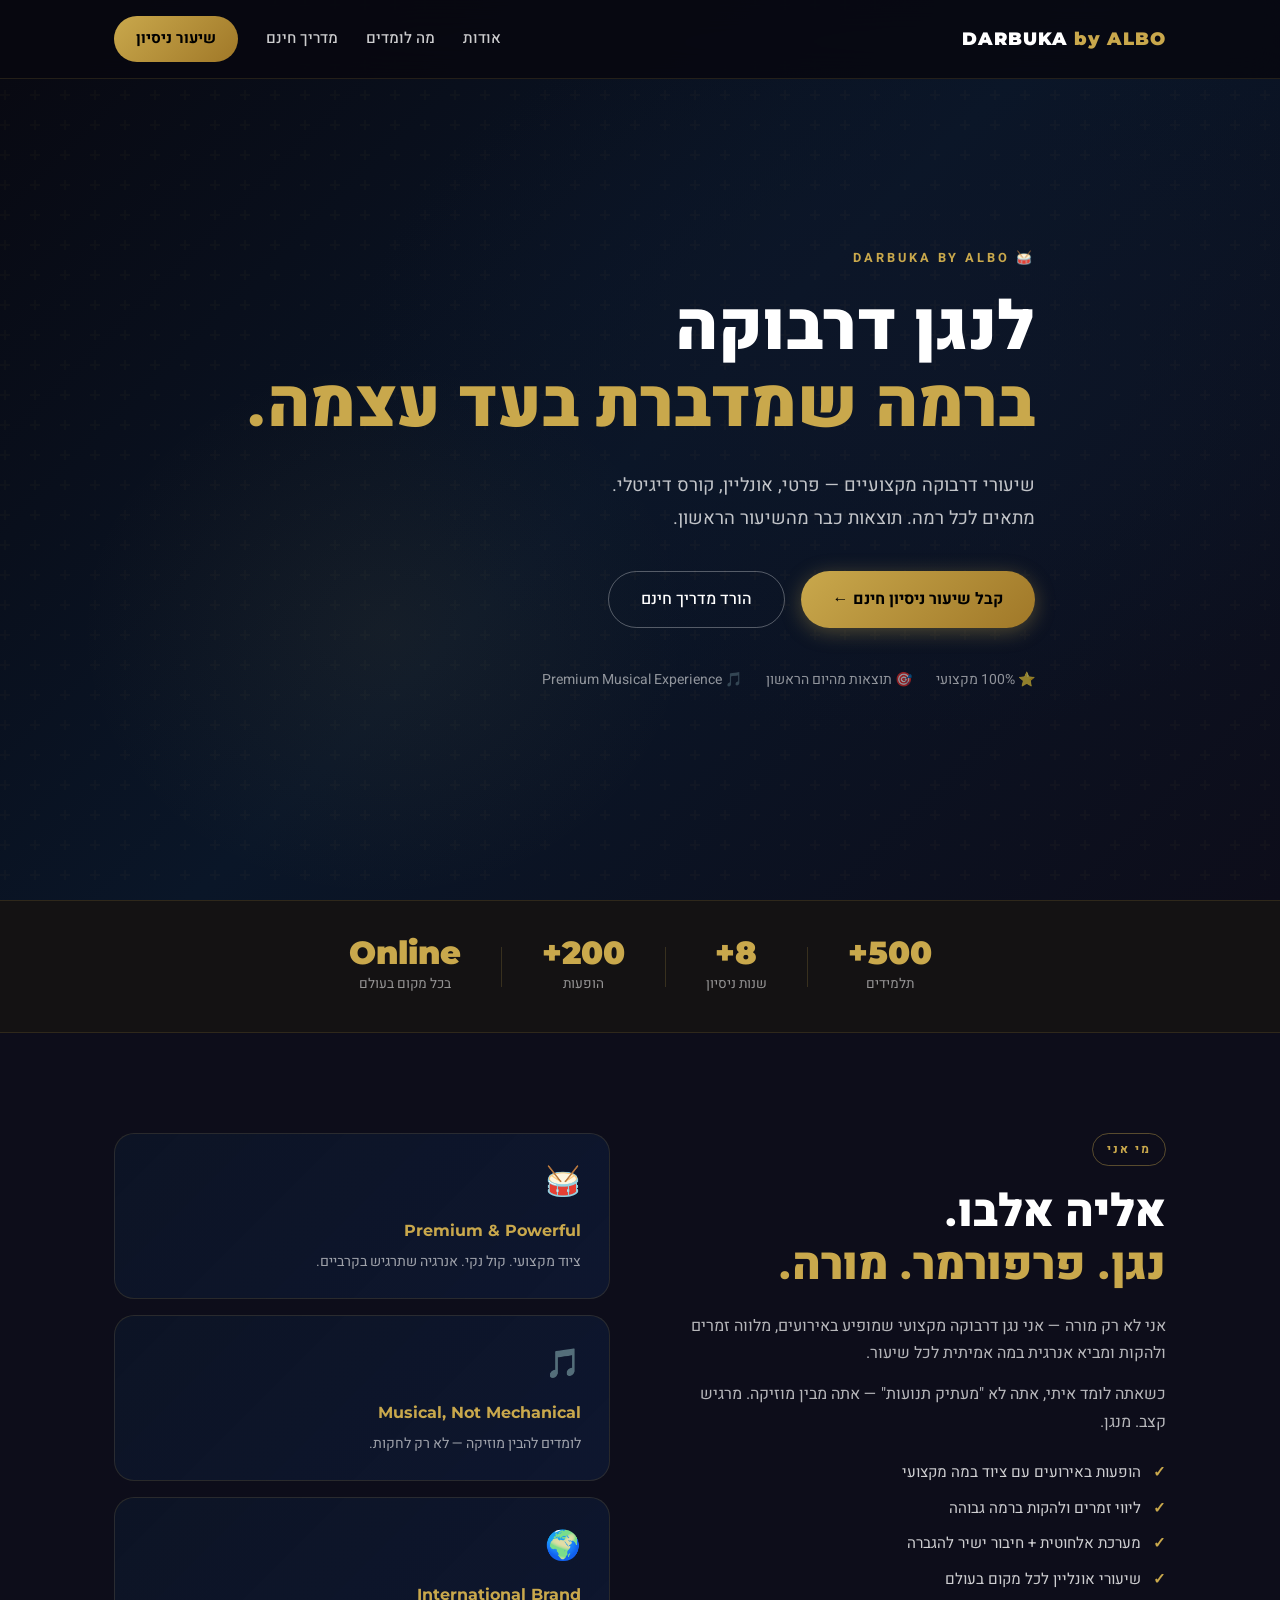
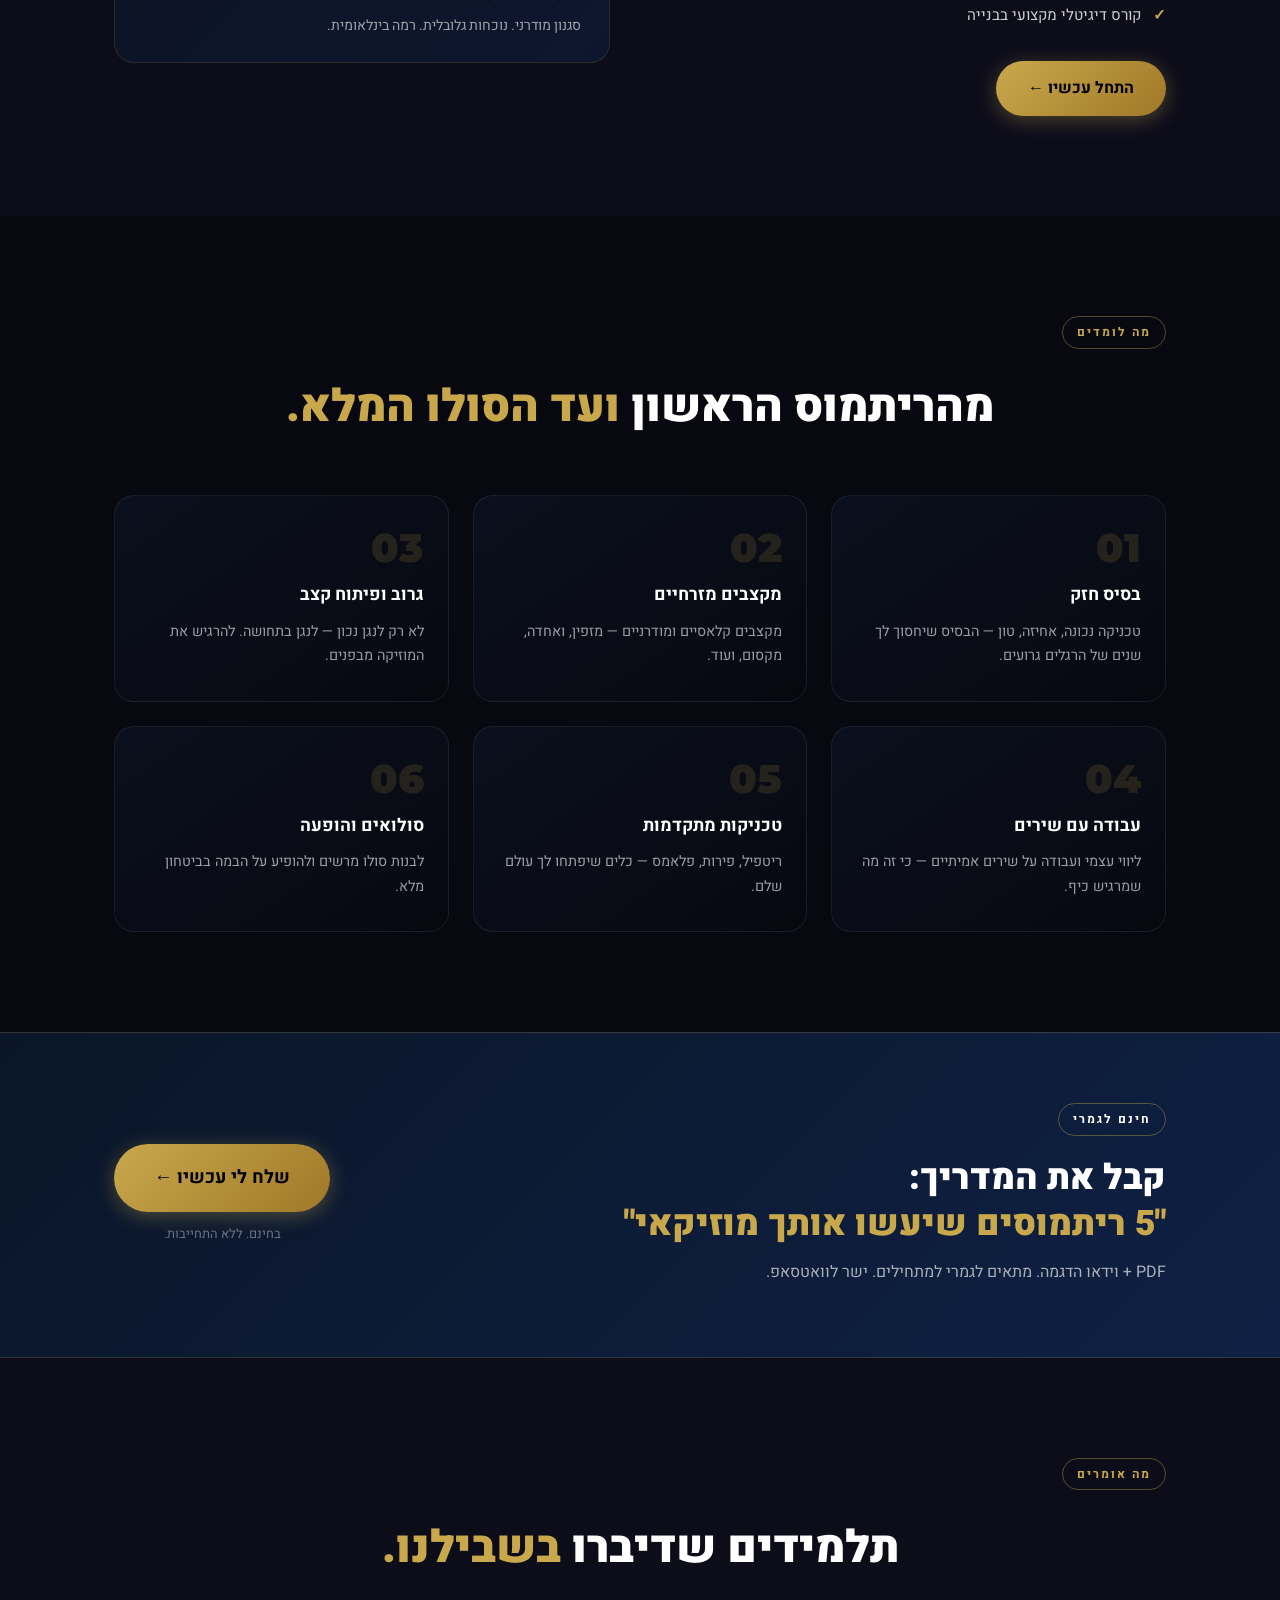
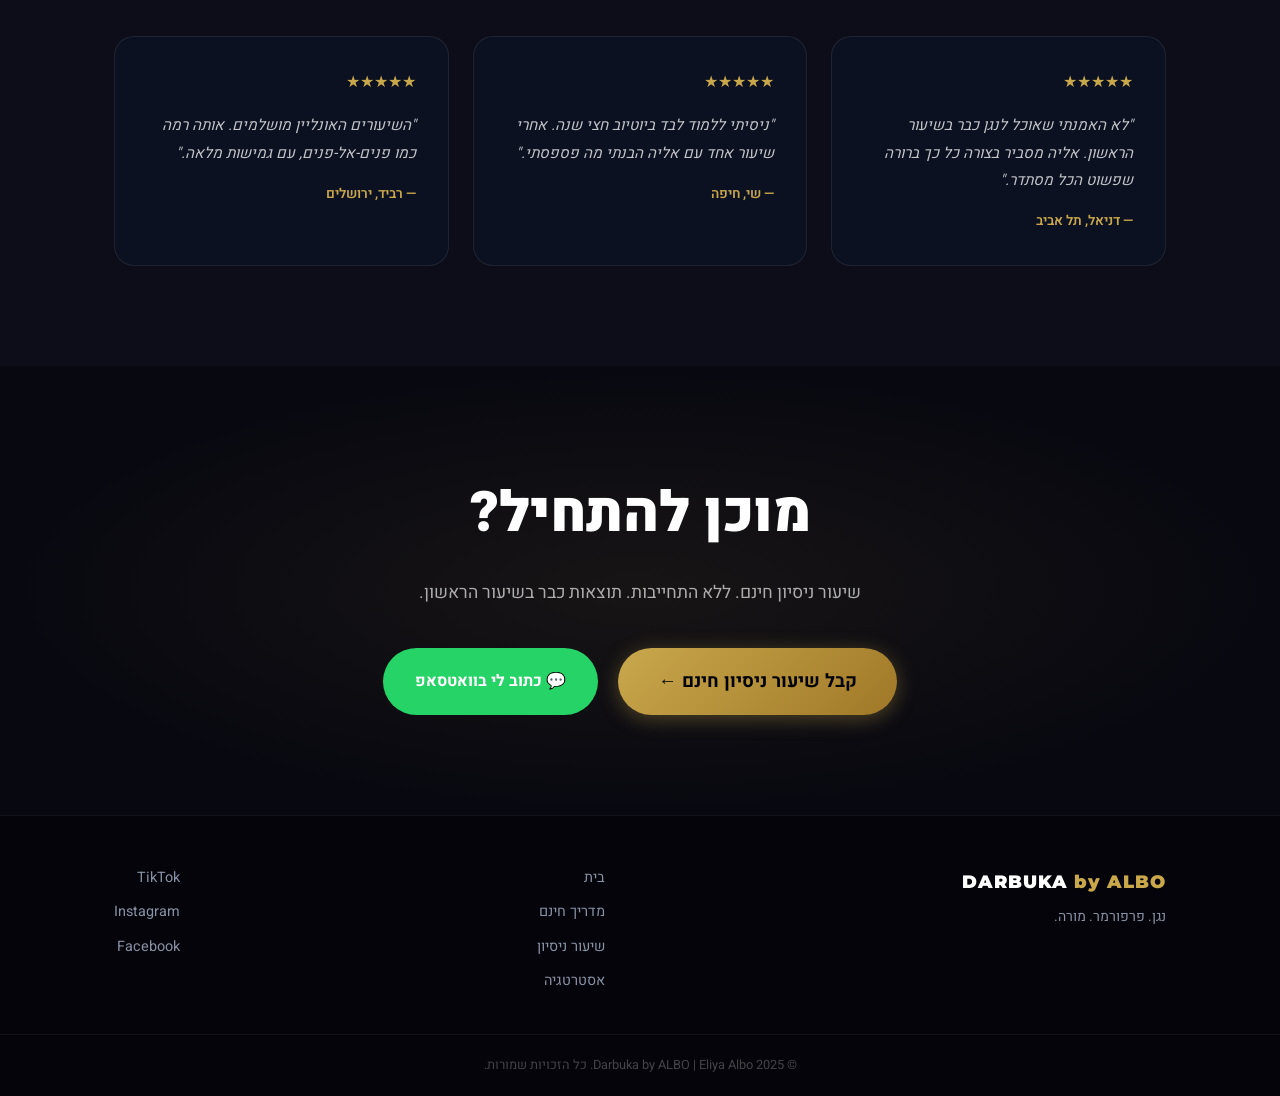
==== commit ecb23804: "Add complete marketing funnel — Darbuka by ALBO Full funnel: homepage, lead magnet, trial lesson, th" ====
--- a/index.html
+++ b/index.html
@@ -3,1144 +3,147 @@
 <head>
   <meta charset="UTF-8" />
   <meta name="viewport" content="width=device-width, initial-scale=1.0" />
-  <title>Darbuka by ALBO — קרוסלה אינסטגרם</title>
+  <title>Darbuka by ALBO | אליה אלבו</title>
+  <meta name="description" content="שיעורי דרבוקה מקצועיים עם אליה אלבו. נגן, פרפורמר ומורה ברמה בינלאומית. שיעור ניסיון חינם." />
   <link rel="preconnect" href="https://fonts.googleapis.com" />
-  <link href="https://fonts.googleapis.com/css2?family=Heebo:wght@300;400;500;700;800;900&display=swap" rel="stylesheet" />
-  <style>
-    *, *::before, *::after { box-sizing: border-box; margin: 0; padding: 0; }
-
-    :root {
-      --gold:       #C9A84C;
-      --gold-light: #E8CC7A;
-      --gold-dim:   #8A6B2E;
-      --black:      #0A0A0A;
-      --navy:       #0D1B2A;
-      --white:      #F5F0E8;
-      --gray:       #888;
-    }
-
-    html, body {
-      background: #080808;
-      font-family: 'Heebo', sans-serif;
-      color: var(--white);
-      min-height: 100vh;
-      overflow-x: hidden;
-    }
-
-    /* ─── PAGE HEADER ─── */
-    .page-header {
-      text-align: center;
-      padding: 36px 20px 8px;
-    }
-    .page-header .brand-logo {
-      width: 72px; height: 72px;
-      border-radius: 50%;
-      border: 2px solid var(--gold);
-      margin-bottom: 10px;
-      object-fit: cover;
-    }
-    .page-header h1 {
-      font-size: 11px;
-      letter-spacing: 4px;
-      color: var(--gold);
-      text-transform: uppercase;
-      font-weight: 500;
-    }
-    .page-header p {
-      font-size: 10px;
-      color: var(--gray);
-      margin-top: 3px;
-      letter-spacing: 1px;
-    }
-
-    /* ─── CAROUSEL SECTION ─── */
-    .carousel-section {
-      display: flex;
-      flex-direction: column;
-      align-items: center;
-      padding: 28px 16px 0;
-    }
-
-    /* ─── FRAME: fixed max, fluid below ─── */
-    .carousel-frame {
-      width: 100%;
-      max-width: 480px;
-    }
-
-    /* ─── TRACK: clips overflow ─── */
-    .slides-track {
-      width: 100%;
-      overflow: hidden;
-      border-radius: 16px;
-      box-shadow: 0 24px 70px rgba(0,0,0,.85), 0 0 0 1px rgba(201,168,76,.12);
-      /* Aspect ratio 1:1 */
-      aspect-ratio: 1 / 1;
-      position: relative;
-    }
-
-    /* ─── INNER: LTR so slides stack left→right regardless of page dir ─── */
-    .slides-inner {
-      direction: ltr;
-      display: flex;
-      width: 100%;
-      height: 100%;
-      transition: transform .5s cubic-bezier(.77,0,.175,1);
-      will-change: transform;
-    }
-
-    /* ─── EACH SLIDE ─── */
-    .slide {
-      direction: rtl;           /* text back to RTL */
-      flex: 0 0 100%;
-      height: 100%;
-      position: relative;
-      overflow: hidden;
-      display: flex;
-      flex-direction: column;
-      justify-content: flex-end;
-      align-items: flex-start;
-      padding: clamp(20px, 5vw, 32px);
-    }
-
-    /* ─── BG ─── */
-    .slide-bg {
-      position: absolute; inset: 0;
-      background-size: cover;
-      background-position: center;
-      transition: transform 7s ease;
-    }
-    .slide.active .slide-bg { transform: scale(1.04); }
-
-    .slide-overlay {
-      position: absolute; inset: 0;
-    }
-
-    /* ─── SLIDE NUMBER ─── */
-    .slide-num {
-      position: absolute;
-      top: clamp(14px,3vw,20px);
-      left: clamp(14px,3vw,20px);
-      font-size: 10px;
-      color: rgba(201,168,76,.45);
-      font-weight: 300;
-      letter-spacing: 2px;
-      z-index: 3;
-    }
-
-    /* ─── CONTENT ─── */
-    .slide-content {
-      position: relative; z-index: 2; width: 100%;
-    }
-
-    .slide-tag {
-      display: inline-block;
-      background: var(--gold);
-      color: var(--black);
-      font-size: clamp(8px,1.8vw,10px);
-      font-weight: 800;
-      letter-spacing: 2px;
-      text-transform: uppercase;
-      padding: 3px 10px;
-      border-radius: 20px;
-      margin-bottom: clamp(8px,2vw,12px);
-    }
-
-    .slide-headline {
-      font-size: clamp(20px, 5.5vw, 30px);
-      font-weight: 900;
-      line-height: 1.2;
-      color: var(--white);
-      margin-bottom: clamp(8px,2vw,12px);
-    }
-    .slide-headline .gold { color: var(--gold-light); }
-
-    .slide-body {
-      font-size: clamp(12px, 3vw, 15px);
-      font-weight: 400;
-      line-height: 1.65;
-      color: rgba(245,240,232,.8);
-    }
-
-    /* ══════════════════════
-       SLIDE 1 — HOOK
-    ══════════════════════ */
-    #slide-1 .slide-bg {
-      background-image: url('images/performance.jpeg');
-      background-position: center 28%;
-    }
-    #slide-1 .slide-overlay {
-      background: linear-gradient(
-        175deg,
-        rgba(10,10,10,.05) 0%,
-        rgba(10,10,10,.45) 38%,
-        rgba(10,10,10,.96) 100%
-      );
-    }
-    #slide-1 .slide-headline {
-      font-size: clamp(22px, 6vw, 34px);
-      line-height: 1.15;
-    }
-    #slide-1 .swipe-hint {
-      display: inline-flex;
-      align-items: center;
-      gap: 6px;
-      margin-top: clamp(10px,2.5vw,14px);
-      font-size: clamp(11px,2.8vw,13px);
-      font-weight: 600;
-      color: var(--gold);
-      letter-spacing: .5px;
-    }
-    #slide-1 .swipe-hint span {
-      animation: nudge 1.6s ease-in-out infinite;
-    }
-    @keyframes nudge {
-      0%,100% { transform: translateX(0); }
-      50%      { transform: translateX(-5px); }
-    }
-
-    /* ══════════════════════
-       SLIDE 2 — SOCIAL PROOF
-    ══════════════════════ */
-    #slide-2 .slide-bg {
-      background-image: url('images/desert.jpeg');
-      background-position: center 22%;
-    }
-    #slide-2 .slide-overlay {
-      background: linear-gradient(
-        170deg,
-        rgba(10,10,10,.1) 0%,
-        rgba(10,10,10,.5) 40%,
-        rgba(10,10,10,.95) 100%
-      );
-    }
-    #slide-2 .stat-line {
-      font-size: clamp(36px,9vw,54px);
-      font-weight: 900;
-      color: var(--gold-light);
-      line-height: 1;
-      margin-bottom: 6px;
-    }
-
-    /* ══════════════════════
-       SLIDE 3 — MISTAKE
-    ══════════════════════ */
-    #slide-3 {
-      background: var(--navy);
-      justify-content: center;
-    }
-    #slide-3 .slide-bg {
-      background: radial-gradient(ellipse at 65% 35%, rgba(201,168,76,.07) 0%, transparent 65%);
-    }
-    #slide-3 .slide-overlay { background: none; }
-
-    .mistake-block {
-      position: relative; z-index: 2; width: 100%;
-    }
-    .mistake-row {
-      display: flex;
-      gap: clamp(8px,2vw,12px);
-      align-items: flex-start;
-      margin-bottom: clamp(12px,3vw,18px);
-    }
-    .mistake-icon {
-      width: clamp(28px,7vw,36px);
-      height: clamp(28px,7vw,36px);
-      min-width: clamp(28px,7vw,36px);
-      border-radius: 50%;
-      display: flex; align-items: center; justify-content: center;
-      font-size: clamp(13px,3.5vw,16px);
-      font-weight: 800;
-    }
-    .mistake-icon.bad  { background: rgba(220,60,60,.12); border: 1.5px solid rgba(220,60,60,.3); color: #E05555; }
-    .mistake-icon.good { background: rgba(201,168,76,.12); border: 1.5px solid rgba(201,168,76,.3); color: var(--gold); }
-    .mistake-text {
-      font-size: clamp(12px,3vw,14px);
-      line-height: 1.55;
-      color: rgba(245,240,232,.78);
-    }
-    .mistake-text strong { color: var(--white); display: block; margin-bottom: 2px; font-size: clamp(13px,3.2vw,15px); }
-
-    /* ══════════════════════
-       SLIDE 4 — FIRST LESSON
-    ══════════════════════ */
-    #slide-4 .slide-bg {
-      background-image: url('images/lessons.jpeg');
-      background-position: center 15%;
-      filter: brightness(.8);
-    }
-    #slide-4 .slide-overlay {
-      background: linear-gradient(
-        180deg,
-        rgba(10,10,10,.15) 0%,
-        rgba(10,10,10,.6) 45%,
-        rgba(10,10,10,.97) 100%
-      );
-    }
-    #slide-4 .lesson-steps {
-      display: flex;
-      gap: clamp(6px,1.5vw,10px);
-      margin-bottom: clamp(10px,2.5vw,14px);
-      align-items: center;
-    }
-    #slide-4 .step-chip {
-      background: rgba(201,168,76,.15);
-      border: 1px solid rgba(201,168,76,.3);
-      color: var(--gold-light);
-      font-size: clamp(10px,2.5vw,12px);
-      font-weight: 700;
-      padding: 3px 10px;
-      border-radius: 20px;
-      white-space: nowrap;
-    }
-    #slide-4 .step-arrow {
-      color: rgba(201,168,76,.4);
-      font-size: 12px;
-    }
-
-    /* ══════════════════════
-       SLIDE 5 — PUNCH
-    ══════════════════════ */
-    #slide-5 {
-      background: var(--black);
-      justify-content: center;
-      align-items: center;
-    }
-    #slide-5 .slide-bg {
-      background: radial-gradient(ellipse at 40% 55%, rgba(13,27,42,.7) 0%, var(--black) 65%);
-    }
-    #slide-5 .slide-overlay { background: none; }
-
-    .punch-block {
-      position: relative; z-index: 2;
-      text-align: center;
-      padding: clamp(10px,3vw,20px);
-      width: 100%;
-    }
-    .punch-block .punch-label {
-      font-size: clamp(9px,2vw,11px);
-      letter-spacing: 4px;
-      color: var(--gold-dim);
-      text-transform: uppercase;
-      margin-bottom: clamp(12px,3vw,16px);
-    }
-    .punch-block .punch-main {
-      font-size: clamp(20px,5.5vw,28px);
-      font-weight: 900;
-      color: var(--white);
-      line-height: 1.25;
-      margin-bottom: 0;
-    }
-    .punch-block .punch-main .gold-word {
-      color: var(--gold-light);
-    }
-    .punch-divider {
-      width: 36px; height: 2px;
-      background: var(--gold);
-      margin: clamp(12px,3vw,16px) auto;
-      border-radius: 2px;
-    }
-    .punch-block .punch-sub {
-      font-size: clamp(12px,3vw,14px);
-      color: rgba(245,240,232,.6);
-      line-height: 1.7;
-    }
-
-    /* ══════════════════════
-       SLIDE 6 — CTA
-    ══════════════════════ */
-    #slide-6 {
-      background: var(--black);
-      justify-content: center;
-      align-items: center;
-    }
-    #slide-6 .slide-bg {
-      background-image: url('images/logo.jpeg');
-      background-size: cover;
-      background-position: center;
-      opacity: .14;
-    }
-    #slide-6 .slide-overlay { background: rgba(8,8,8,.5); }
-
-    .cta-block {
-      position: relative; z-index: 2;
-      text-align: center;
-      width: 100%;
-      padding: clamp(8px,2vw,16px);
-    }
-    .cta-block .cta-brand {
-      font-size: clamp(9px,2vw,11px);
-      letter-spacing: 5px;
-      color: var(--gold);
-      text-transform: uppercase;
-      margin-bottom: clamp(12px,3vw,16px);
-    }
-    .cta-block .cta-big {
-      font-size: clamp(28px,7vw,38px);
-      font-weight: 900;
-      color: var(--white);
-      line-height: 1.15;
-      margin-bottom: clamp(6px,1.5vw,10px);
-    }
-    .cta-block .cta-sub {
-      font-size: clamp(12px,3vw,14px);
-      color: rgba(245,240,232,.6);
-      line-height: 1.65;
-      margin-bottom: clamp(16px,4vw,22px);
-    }
-    .cta-btn {
-      display: inline-block;
-      background: var(--gold);
-      color: var(--black);
-      font-size: clamp(13px,3.2vw,15px);
-      font-weight: 800;
-      padding: clamp(10px,2.5vw,14px) clamp(24px,6vw,34px);
-      border-radius: 50px;
-      text-decoration: none;
-      letter-spacing: .5px;
-      box-shadow: 0 6px 28px rgba(201,168,76,.3);
-      animation: pulse-btn 2.5s ease-in-out infinite;
-    }
-    @keyframes pulse-btn {
-      0%,100% { box-shadow: 0 6px 28px rgba(201,168,76,.3); }
-      50%      { box-shadow: 0 8px 36px rgba(201,168,76,.55); }
-    }
-
-    /* ─── PROGRESS DOTS ─── */
-    .progress-dots {
-      display: flex;
-      gap: 5px;
-      justify-content: center;
-      padding: 14px 0 4px;
-    }
-    .dot {
-      width: 6px; height: 6px;
-      border-radius: 50%;
-      background: rgba(201,168,76,.2);
-      transition: all .3s ease;
-      cursor: pointer;
-      border: none;
-    }
-    .dot.active {
-      background: var(--gold);
-      width: 20px;
-      border-radius: 3px;
-    }
-
-    /* ─── NAV ROW ─── */
-    .nav-row {
-      display: flex;
-      justify-content: space-between;
-      align-items: center;
-      padding: 8px 4px 28px;
-    }
-    .nav-btn {
-      background: rgba(201,168,76,.07);
-      border: 1px solid rgba(201,168,76,.18);
-      color: var(--gold);
-      width: 42px; height: 42px;
-      border-radius: 50%;
-      font-size: 20px;
-      cursor: pointer;
-      display: flex; align-items: center; justify-content: center;
-      transition: background .2s;
-      line-height: 1;
-      padding-bottom: 1px;
-    }
-    .nav-btn:hover:not(:disabled) { background: rgba(201,168,76,.16); border-color: var(--gold); }
-    .nav-btn:disabled { opacity: .18; cursor: default; }
-
-    .slide-counter {
-      font-size: 11px;
-      color: rgba(201,168,76,.4);
-      letter-spacing: 2px;
-      font-weight: 300;
-    }
-
-    /* ══════════════════════════════════════════
-       CONTENT GUIDE
-    ══════════════════════════════════════════ */
-    .guide-section {
-      max-width: 800px;
-      margin: 0 auto;
-      padding: 56px 16px 80px;
-    }
-    .guide-sep {
-      width: 50px; height: 1px;
-      background: linear-gradient(90deg, var(--gold), transparent);
-      margin: 0 auto 36px;
-    }
-    .guide-eyebrow {
-      text-align: center;
-      font-size: 10px; letter-spacing: 5px;
-      color: var(--gold-dim); text-transform: uppercase; margin-bottom: 6px;
-    }
-    .guide-h2 {
-      text-align: center;
-      font-size: clamp(18px,5vw,24px); font-weight: 800;
-      color: var(--white); margin-bottom: 44px;
-    }
-
-    .gc {
-      background: rgba(255,255,255,.025);
-      border: 1px solid rgba(201,168,76,.1);
-      border-radius: 14px;
-      padding: clamp(18px,4vw,26px);
-      margin-bottom: 16px;
-      transition: border-color .2s;
-    }
-    .gc:hover { border-color: rgba(201,168,76,.28); }
-
-    .gc-head {
-      display: flex; align-items: flex-start; gap: 12px; margin-bottom: 12px;
-    }
-    .gc-num {
-      width: 30px; height: 30px; min-width: 30px;
-      border-radius: 50%;
-      border: 1.5px solid var(--gold-dim);
-      color: var(--gold);
-      font-size: 12px; font-weight: 700;
-      display: flex; align-items: center; justify-content: center;
-      flex-shrink: 0;
-    }
-    .gc-eyebrow {
-      font-size: 9px; letter-spacing: 3px;
-      color: var(--gold-dim); text-transform: uppercase; margin-bottom: 2px;
-    }
-    .gc-title { font-size: 16px; font-weight: 800; color: var(--white); }
-
-    .gc-body { padding-right: 42px; }
-    .gc-body p {
-      font-size: 13.5px; line-height: 1.7;
-      color: rgba(245,240,232,.68); margin-bottom: 8px;
-    }
-    .gc-body .mt { font-size: 17px; font-weight: 700; color: var(--white); margin-bottom: 4px; }
-    .gc-body .st { font-size: 13.5px; color: rgba(245,240,232,.58); }
-
-    .vbox {
-      background: rgba(201,168,76,.05);
-      border: 1px solid rgba(201,168,76,.12);
-      border-radius: 9px;
-      padding: 12px 14px;
-      margin-top: 10px;
-    }
-    .vbox-label {
-      font-size: 9px; letter-spacing: 3px;
-      color: var(--gold-dim); text-transform: uppercase; margin-bottom: 5px;
-    }
-    .vbox p { font-size: 12.5px; color: rgba(245,240,232,.6); margin: 0; line-height: 1.55; }
-
-    .gc-body ul { list-style: none; padding: 0; }
-    .gc-body ul li {
-      font-size: 13px; color: rgba(245,240,232,.7);
-      line-height: 1.6; padding: 5px 0;
-      border-bottom: 1px solid rgba(255,255,255,.04);
-      display: flex; gap: 8px;
-    }
-    .gc-body ul li::before { content:'›'; color:var(--gold); font-weight:700; flex-shrink:0; }
-
-    .g2 {
-      display: grid; grid-template-columns: 1fr 1fr; gap: 12px; margin-top: 8px;
-    }
-    @media(max-width:520px){ .g2 { grid-template-columns: 1fr; } }
-    .gbox {
-      background: rgba(255,255,255,.025);
-      border: 1px solid rgba(255,255,255,.06);
-      border-radius: 9px; padding: 12px;
-    }
-    .gbox-label { font-size: 9px; letter-spacing: 2px; color: var(--gold-dim); text-transform: uppercase; margin-bottom: 7px; }
-    .gbox p { font-size: 12px; color: rgba(245,240,232,.6); line-height: 1.5; margin: 0; }
-
-    .caption-box {
-      background: rgba(13,27,42,.6);
-      border: 1px solid rgba(201,168,76,.18);
-      border-radius: 12px; padding: 18px 18px 14px; margin-top: 8px;
-    }
-    .caption-box .cb-label {
-      font-size: 9px; letter-spacing: 3px;
-      color: var(--gold-dim); text-transform: uppercase; margin-bottom: 10px;
-    }
-    .caption-box p {
-      font-size: 13.5px; line-height: 1.75;
-      color: rgba(245,240,232,.78); white-space: pre-line; margin: 0;
-    }
-
-    .alt-list { }
-    .alt-item {
-      display: flex; gap: 12px;
-      padding: 10px 0;
-      border-bottom: 1px solid rgba(255,255,255,.04);
-      align-items: flex-start;
-    }
-    .alt-num {
-      color: var(--gold); font-size: 11px; font-weight: 700; min-width: 14px; margin-top: 1px;
-    }
-    .alt-item span { font-size: 13px; color: rgba(245,240,232,.72); line-height: 1.55; }
-
-    .tag-grid { display: flex; flex-wrap: wrap; gap: 7px; margin-top: 4px; }
-    .tag {
-      background: rgba(201,168,76,.07);
-      border: 1px solid rgba(201,168,76,.18);
-      color: var(--gold-light);
-      border-radius: 20px; padding: 4px 11px; font-size: 11.5px;
-    }
-
-    .music-row {
-      display: flex; gap: 12px; align-items: flex-start;
-      padding: 11px 0; border-bottom: 1px solid rgba(255,255,255,.04);
-    }
-    .music-icon { font-size: 17px; flex-shrink: 0; margin-top: 1px; }
-    .music-text { font-size: 13px; color: rgba(245,240,232,.7); line-height: 1.55; }
-    .music-text strong { color: var(--white); display: block; margin-bottom: 1px; }
-
-    .reels-card {
-      background: rgba(13,27,42,.6);
-      border: 1px solid rgba(201,168,76,.2);
-      border-radius: 12px; padding: 18px 18px 14px; margin-top: 8px;
-    }
-    .reel-step {
-      display: flex; gap: 12px; padding: 9px 0;
-      border-bottom: 1px solid rgba(255,255,255,.04);
-      align-items: flex-start;
-    }
-    .reel-step:last-child { border-bottom: none; }
-    .reel-n {
-      width: 22px; height: 22px; min-width: 22px;
-      background: rgba(201,168,76,.1);
-      border: 1px solid var(--gold-dim); border-radius: 50%;
-      color: var(--gold); font-size: 11px; font-weight: 700;
-      display: flex; align-items: center; justify-content: center;
-    }
-    .reel-t { font-size: 12.5px; color: rgba(245,240,232,.68); line-height: 1.55; }
-    .reel-t strong { color: var(--white); font-weight: 700; }
-  </style>
+  <link rel="preconnect" href="https://fonts.gstatic.com" crossorigin />
+  <link href="https://fonts.googleapis.com/css2?family=Heebo:wght@300;400;500;700;900&family=Montserrat:wght@400;700;900&display=swap" rel="stylesheet" />
+  <link rel="stylesheet" href="style.css" />
 </head>
 <body>
 
-<!-- HEADER -->
-<header class="page-header">
-  <img src="images/logo.jpeg" alt="Darbuka by ALBO" class="brand-logo" />
-  <h1>Darbuka by ALBO</h1>
-  <p>Instagram / Facebook / TikTok — קרוסלה מקצועית</p>
-</header>
-
-<!-- CAROUSEL -->
-<section class="carousel-section">
-  <div class="carousel-frame">
-
-    <div class="slides-track">
-      <div class="slides-inner" id="slidesInner">
-
-        <!-- ══ SLIDE 1 — HOOK ══ -->
-        <div class="slide active" id="slide-1">
-          <div class="slide-bg"></div>
-          <div class="slide-overlay"></div>
-          <div class="slide-num">01 / 06</div>
-          <div class="slide-content">
-            <span class="slide-tag">🥁 Darbuka by ALBO</span>
-            <h2 class="slide-headline">
-              אתה כבר מרגיש<br/>
-              את הקצב.<br/>
-              <span class="gold">תמיד הרגשת.</span>
-            </h2>
-            <p class="slide-body">הבעיה היא שאף אחד לא לימד אותך מה לעשות עם זה.</p>
-            <div class="swipe-hint">גלול וראה <span>←</span></div>
-          </div>
-        </div>
-
-        <!-- ══ SLIDE 2 — SOCIAL PROOF ══ -->
-        <div class="slide" id="slide-2">
-          <div class="slide-bg"></div>
-          <div class="slide-overlay"></div>
-          <div class="slide-num">02 / 06</div>
-          <div class="slide-content">
-            <span class="slide-tag">📊 בפחות משנתיים</span>
-            <p class="stat-line">200+</p>
-            <h2 class="slide-headline">תלמידים לימדתי.<br/>מתחילים מוחלטים.</h2>
-            <p class="slide-body">
-              אנשים שאמרו "אין לי אוזן מוזיקלית",<br/>
-              שאמרו "אני לא מוזיקלי" —<br/>
-              כולם ניגנו קצב שלם בשיעור הראשון.
-            </p>
-          </div>
-        </div>
-
-        <!-- ══ SLIDE 3 — MISTAKE ══ -->
-        <div class="slide" id="slide-3">
-          <div class="slide-bg"></div>
-          <div class="slide-num">03 / 06</div>
-          <div class="slide-content mistake-block">
-            <span class="slide-tag">⚠️ הטעות שמחזיקה אותך במקום</span>
-            <div class="mistake-row">
-              <div class="mistake-icon bad">✗</div>
-              <div class="mistake-text">
-                <strong>ללמוד מיוטיוב לבד</strong>
-                חודשים של ניסיון — אתה עדיין תקוע. בלי תיקון אתה מחזק הרגלים רעים בלי להבין.
-              </div>
-            </div>
-            <div class="mistake-row">
-              <div class="mistake-icon good">✓</div>
-              <div class="mistake-text">
-                <strong>מורה שרואה אותך ומתקן בזמן אמת</strong>
-                שבועות ספורים ותרגיש את ההבדל בידיים. זה לא קסם — זה הדרך הנכונה.
-              </div>
-            </div>
-          </div>
-        </div>
-
-        <!-- ══ SLIDE 4 — FIRST LESSON MOMENT ══ -->
-        <div class="slide" id="slide-4">
-          <div class="slide-bg"></div>
-          <div class="slide-overlay"></div>
-          <div class="slide-num">04 / 06</div>
-          <div class="slide-content">
-            <span class="slide-tag">🎯 שיעור ראשון</span>
-            <div class="lesson-steps">
-              <span class="step-chip">60 דקות</span>
-              <span class="step-arrow">←</span>
-              <span class="step-chip">קצב שלם</span>
-              <span class="step-arrow">←</span>
-              <span class="step-chip">"אני יכול"</span>
-            </div>
-            <h2 class="slide-headline">
-              בסוף השיעור הראשון<br/>
-              <span class="gold">אתה מנגן.</span>
-            </h2>
-            <p class="slide-body">
-              לא שבוע אחרי. לא חודש אחרי.<br/>
-              <strong>היום.</strong><br/>
-              וברגע שזה קורה — אתה מבין שזה אפשרי.
-            </p>
-          </div>
-        </div>
-
-        <!-- ══ SLIDE 5 — PUNCH ══ -->
-        <div class="slide" id="slide-5">
-          <div class="slide-bg"></div>
-          <div class="slide-num">05 / 06</div>
-          <div class="punch-block">
-            <p class="punch-label">תובנה</p>
-            <p class="punch-main">
-              דרבוקה היא לא<br/>
-              <span class="gold-word">סתם עוד כלי.</span>
-            </p>
-            <div class="punch-divider"></div>
-            <p class="punch-sub">
-              היא כרטיס כניסה לעולם הקצב —<br/>
-              לשמח אנשים בחתונות, אירועים והופעות.<br/>
-              להיות החלק שכולם מחכים לו.
-            </p>
-          </div>
-        </div>
-
-        <!-- ══ SLIDE 6 — CTA ══ -->
-        <div class="slide" id="slide-6">
-          <div class="slide-bg"></div>
-          <div class="slide-overlay"></div>
-          <div class="slide-num">06 / 06</div>
-          <div class="cta-block">
-            <p class="cta-brand">Darbuka by ALBO</p>
-            <h2 class="cta-big">מוכן<br/>להתחיל?</h2>
-            <p class="cta-sub">
-              שלח לי הודעה עכשיו.<br/>
-              ונבנה ביחד את הנגן שתמיד רצית להיות.
-            </p>
-            <a href="#" class="cta-btn">שלח הודעה ←</a>
-          </div>
-        </div>
-
-      </div><!-- /slides-inner -->
-    </div><!-- /slides-track -->
-
-    <!-- Dots -->
-    <div class="progress-dots" id="progressDots"></div>
-
-    <!-- Nav -->
-    <div class="nav-row">
-      <button class="nav-btn" id="prevBtn" aria-label="הקודם">›</button>
-      <span class="slide-counter" id="slideCounter">1 / 6</span>
-      <button class="nav-btn" id="nextBtn" aria-label="הבא">‹</button>
-    </div>
-
-  </div><!-- /carousel-frame -->
-</section><!-- /carousel-section -->
-
-
-<!-- ════════════════════════════
-     CONTENT GUIDE
-════════════════════════════ -->
-<section class="guide-section">
-  <div class="guide-sep"></div>
-  <p class="guide-eyebrow">מדריך תוכן מלא</p>
-  <h2 class="guide-h2">כל מה שצריך כדי להעלות את הפוסט</h2>
-
-  <!-- 1 -->
-  <div class="gc">
-    <div class="gc-head">
-      <div class="gc-num">1</div>
-      <div>
-        <div class="gc-eyebrow">שקופית 1 — Hook</div>
-        <div class="gc-title">עצירת גלילה — יהב רובין סטייל</div>
+  <nav class="nav">
+    <div class="nav-inner">
+      <a href="index.html" class="logo">DARBUKA <span>by ALBO</span></a>
+      <div class="nav-links">
+        <a href="#about">אודות</a>
+        <a href="#learn">מה לומדים</a>
+        <a href="lead-magnet.html">מדריך חינם</a>
+        <a href="trial.html" class="btn-nav">שיעור ניסיון</a>
       </div>
     </div>
-    <div class="gc-body">
-      <p class="mt">אתה כבר מרגיש את הקצב. תמיד הרגשת.</p>
-      <p class="st">הבעיה היא שאף אחד לא לימד אותך מה לעשות עם זה.</p>
-      <div class="vbox">
-        <div class="vbox-label">למה זה עובד — עקרונות פסיכולוגיים</div>
-        <p>• <strong>זיהוי עצמי (Identity Anchor):</strong> "אתה כבר מרגיש" — מציב את הקורא כמי שכבר שייך<br/>
-           • <strong>אישור + פנייה (Validation):</strong> "תמיד הרגשת" — יוצר רזוננס רגשי מיידי<br/>
-           • <strong>פרם הבעיה (Problem Frame):</strong> השורה האחרונה מסבירה למה הם עוד לא שם — מבלי להאשים אותם</p>
+  </nav>
+
+  <section class="hero">
+    <div class="hero-bg"></div>
+    <div class="container">
+      <div class="hero-label">🥁 Darbuka by ALBO</div>
+      <h1 class="hero-title">
+        לנגן דרבוקה<br />
+        <span class="gold">ברמה שמדברת בעד עצמה.</span>
+      </h1>
+      <p class="hero-sub">
+        שיעורי דרבוקה מקצועיים — פרטי, אונליין, קורס דיגיטלי.<br />
+        מתאים לכל רמה. תוצאות כבר מהשיעור הראשון.
+      </p>
+      <div class="hero-ctas">
+        <a href="trial.html" class="btn-primary">קבל שיעור ניסיון חינם ←</a>
+        <a href="lead-magnet.html" class="btn-ghost">הורד מדריך חינם</a>
       </div>
-      <div class="vbox" style="margin-top:8px">
-        <div class="vbox-label">רעיון ויזואלי</div>
-        <p>תמונת ההופעה עם הקהל — אתה מעל כולם, אנרגיה פיזית מלאה. הטקסט לבן, גדול, תחתון. Overlay כהה מלמטה.</p>
+      <div class="hero-trust">
+        <span>⭐ 100% מקצועי</span>
+        <span>🎯 תוצאות מהיום הראשון</span>
+        <span>🎵 Premium Musical Experience</span>
       </div>
     </div>
-  </div>
+  </section>
 
-  <!-- 2 -->
-  <div class="gc">
-    <div class="gc-head">
-      <div class="gc-num">2</div>
-      <div>
-        <div class="gc-eyebrow">שקופית 2 — Social Proof</div>
-        <div class="gc-title">מספרים אמיתיים שלך</div>
+  <section class="proof-bar">
+    <div class="container proof-bar-inner">
+      <div class="proof-item"><strong>500+</strong><span>תלמידים</span></div>
+      <div class="proof-divider"></div>
+      <div class="proof-item"><strong>8+</strong><span>שנות ניסיון</span></div>
+      <div class="proof-divider"></div>
+      <div class="proof-item"><strong>200+</strong><span>הופעות</span></div>
+      <div class="proof-divider"></div>
+      <div class="proof-item"><strong>Online</strong><span>בכל מקום בעולם</span></div>
+    </div>
+  </section>
+
+  <section class="about" id="about">
+    <div class="container about-grid">
+      <div class="about-text">
+        <div class="section-label">מי אני</div>
+        <h2>אליה אלבו.<br /><span class="gold">נגן. פרפורמר. מורה.</span></h2>
+        <p>אני לא רק מורה — אני נגן דרבוקה מקצועי שמופיע באירועים, מלווה זמרים ולהקות ומביא אנרגית במה אמיתית לכל שיעור.</p>
+        <p>כשאתה לומד איתי, אתה לא "מעתיק תנועות" — אתה מבין מוזיקה. מרגיש קצב. מנגן.</p>
+        <ul class="about-list">
+          <li><span class="check">✓</span> הופעות באירועים עם ציוד במה מקצועי</li>
+          <li><span class="check">✓</span> ליווי זמרים ולהקות ברמה גבוהה</li>
+          <li><span class="check">✓</span> מערכת אלחוטית + חיבור ישיר להגברה</li>
+          <li><span class="check">✓</span> שיעורי אונליין לכל מקום בעולם</li>
+          <li><span class="check">✓</span> קורס דיגיטלי מקצועי בבנייה</li>
+        </ul>
+        <a href="trial.html" class="btn-primary">התחל עכשיו ←</a>
+      </div>
+      <div class="about-visual">
+        <div class="about-card"><div class="about-card-icon">🥁</div><p class="about-card-title">Premium &amp; Powerful</p><p class="about-card-sub">ציוד מקצועי. קול נקי. אנרגיה שתרגיש בקרביים.</p></div>
+        <div class="about-card about-card-2"><div class="about-card-icon">🎵</div><p class="about-card-title">Musical, Not Mechanical</p><p class="about-card-sub">לומדים להבין מוזיקה — לא רק לחקות.</p></div>
+        <div class="about-card about-card-3"><div class="about-card-icon">🌍</div><p class="about-card-title">International Brand</p><p class="about-card-sub">סגנון מודרני. נוכחות גלובלית. רמה בינלאומית.</p></div>
       </div>
     </div>
-    <div class="gc-body">
-      <p class="mt">200+ תלמידים. בפחות משנתיים.</p>
-      <p class="st">אנשים שאמרו "אין לי אוזן מוזיקלית" — כולם ניגנו קצב שלם בשיעור הראשון.</p>
-      <div class="vbox">
-        <div class="vbox-label">רעיון ויזואלי</div>
-        <p>הצילום האמנותי במדבר — אתה לבד עם הדרבוקה, נוף פתוח, תחושה אייקונית. "200+" בזהב גדול מאוד בחלק העליון. מרגיש כמו הצהרה.</p>
+  </section>
+
+  <section class="learn" id="learn">
+    <div class="container">
+      <div class="section-label">מה לומדים</div>
+      <h2>מהריתמוס הראשון <span class="gold">ועד הסולו המלא.</span></h2>
+      <div class="learn-grid">
+        <div class="learn-card"><div class="learn-num">01</div><h3>בסיס חזק</h3><p>טכניקה נכונה, אחיזה, טון — הבסיס שיחסוך לך שנים של הרגלים גרועים.</p></div>
+        <div class="learn-card"><div class="learn-num">02</div><h3>מקצבים מזרחיים</h3><p>מקצבים קלאסיים ומודרניים — מזפין, ואחדה, מקסום, ועוד.</p></div>
+        <div class="learn-card"><div class="learn-num">03</div><h3>גרוב ופיתוח קצב</h3><p>לא רק לנגן נכון — לנגן בתחושה. להרגיש את המוזיקה מבפנים.</p></div>
+        <div class="learn-card"><div class="learn-num">04</div><h3>עבודה עם שירים</h3><p>ליווי עצמי ועבודה על שירים אמיתיים — כי זה מה שמרגיש כיף.</p></div>
+        <div class="learn-card"><div class="learn-num">05</div><h3>טכניקות מתקדמות</h3><p>ריטפיל, פירות, פלאמס — כלים שיפתחו לך עולם שלם.</p></div>
+        <div class="learn-card"><div class="learn-num">06</div><h3>סולואים והופעה</h3><p>לבנות סולו מרשים ולהופיע על הבמה בביטחון מלא.</p></div>
       </div>
     </div>
-  </div>
+  </section>
 
-  <!-- 3 -->
-  <div class="gc">
-    <div class="gc-head">
-      <div class="gc-num">3</div>
-      <div>
-        <div class="gc-eyebrow">שקופית 3 — ערך</div>
-        <div class="gc-title">הטעות שמחזיקה אותך במקום</div>
+  <section class="magnet-banner">
+    <div class="container magnet-inner">
+      <div class="magnet-text">
+        <div class="section-label white">חינם לגמרי</div>
+        <h2>קבל את המדריך:<br /><span class="gold">"5 ריתמוסים שיעשו אותך מוזיקאי"</span></h2>
+        <p>PDF + וידאו הדגמה. מתאים לגמרי למתחילים. ישר לוואטסאפ.</p>
+      </div>
+      <div class="magnet-cta">
+        <a href="lead-magnet.html" class="btn-primary btn-large">שלח לי עכשיו ←</a>
+        <span class="magnet-note">בחינם. ללא התחייבות.</span>
       </div>
     </div>
-    <div class="gc-body">
-      <ul>
-        <li><strong>✗ יוטיוב לבד:</strong> חודשים של ניסיון, אתה עדיין תקוע. בלי תיקון אתה מחזק הרגלים רעים בלי להבין.</li>
-        <li><strong>✓ מורה שרואה ומתקן בזמן אמת:</strong> שבועות ספורים ותרגיש את ההבדל בידיים. לא קסם — דרך נכונה.</li>
-      </ul>
-      <div class="vbox">
-        <div class="vbox-label">רעיון ויזואלי</div>
-        <p>רקע Navy כהה נקי + Glow עגול בזהב מאחורה. שתי שורות ברורות: ✗ אדום עמום / ✓ זהב בהיר. ללא תמונה — הטקסט הוא הכוכב.</p>
+  </section>
+
+  <section class="testimonials">
+    <div class="container">
+      <div class="section-label">מה אומרים</div>
+      <h2>תלמידים שדיברו <span class="gold">בשבילנו.</span></h2>
+      <div class="testi-grid">
+        <div class="testi-card"><div class="testi-stars">★★★★★</div><p>"לא האמנתי שאוכל לנגן כבר בשיעור הראשון. אליה מסביר בצורה כל כך ברורה שפשוט הכל מסתדר."</p><div class="testi-name">— דניאל, תל אביב</div></div>
+        <div class="testi-card"><div class="testi-stars">★★★★★</div><p>"ניסיתי ללמוד לבד ביוטיוב חצי שנה. אחרי שיעור אחד עם אליה הבנתי מה פספסתי."</p><div class="testi-name">— שי, חיפה</div></div>
+        <div class="testi-card"><div class="testi-stars">★★★★★</div><p>"השיעורים האונליין מושלמים. אותה רמה כמו פנים-אל-פנים, עם גמישות מלאה."</p><div class="testi-name">— רביד, ירושלים</div></div>
       </div>
     </div>
-  </div>
+  </section>
 
-  <!-- 4 -->
-  <div class="gc">
-    <div class="gc-head">
-      <div class="gc-num">4</div>
-      <div>
-        <div class="gc-eyebrow">שקופית 4 — רגש</div>
-        <div class="gc-title">הרגע שמשנה הכל — שיעור ראשון</div>
+  <section class="final-cta">
+    <div class="container">
+      <h2>מוכן להתחיל?</h2>
+      <p>שיעור ניסיון חינם. ללא התחייבות. תוצאות כבר בשיעור הראשון.</p>
+      <div class="final-cta-btns">
+        <a href="trial.html" class="btn-primary btn-large">קבל שיעור ניסיון חינם ←</a>
+        <a href="https://wa.me/972XXXXXXXXX?text=היי אליה, אני רוצה לשמוע עוד על שיעורי הדרבוקה" class="btn-whatsapp" target="_blank">💬 כתוב לי בוואטסאפ</a>
       </div>
     </div>
-    <div class="gc-body">
-      <p class="mt">בסוף השיעור הראשון — אתה מנגן.</p>
-      <p class="st">לא שבוע אחרי. לא חודש אחרי. היום. וברגע שזה קורה — אתה מבין שזה אפשרי.</p>
-      <div class="vbox">
-        <div class="vbox-label">למה זה עובד</div>
-        <p>Future Pacing — הקורא מדמיין את עצמו כבר מנגן. "היום" יוצר דחיפות. "אתה מבין שזה אפשרי" — שובר את חוסר האמונה העיקרי.</p>
-      </div>
-      <div class="vbox" style="margin-top:8px">
-        <div class="vbox-label">רעיון ויזואלי</div>
-        <p>תמונת שיעורים (Darbuka lesson) — מרגיש אינטימי ואמיתי. Chips קטנים: "60 דקות ← קצב שלם ← אני יכול". מעביר journey בשורה אחת.</p>
-      </div>
+  </section>
+
+  <footer class="footer">
+    <div class="container footer-inner">
+      <div class="footer-brand"><span class="logo">DARBUKA <span>by ALBO</span></span><p>נגן. פרפורמר. מורה.</p></div>
+      <div class="footer-links"><a href="index.html">בית</a><a href="lead-magnet.html">מדריך חינם</a><a href="trial.html">שיעור ניסיון</a><a href="funnel-strategy.html">אסטרטגיה</a></div>
+      <div class="footer-social"><a href="#" target="_blank">TikTok</a><a href="#" target="_blank">Instagram</a><a href="#" target="_blank">Facebook</a></div>
     </div>
-  </div>
+    <div class="footer-bottom"><p>© 2025 Darbuka by ALBO | Eliya Albo. כל הזכויות שמורות.</p></div>
+  </footer>
 
-  <!-- 5 -->
-  <div class="gc">
-    <div class="gc-head">
-      <div class="gc-num">5</div>
-      <div>
-        <div class="gc-eyebrow">שקופית 5 — Punch</div>
-        <div class="gc-title">הציטוט שנשמר</div>
-      </div>
-    </div>
-    <div class="gc-body">
-      <p class="mt">דרבוקה היא לא סתם עוד כלי.</p>
-      <p class="st">היא כרטיס כניסה לעולם הקצב — לשמח אנשים בחתונות, אירועים והופעות. להיות החלק שכולם מחכים לו.</p>
-      <div class="vbox">
-        <div class="vbox-label">רעיון ויזואלי</div>
-        <p>שחור מלא. טקסט לבן + זהב, גדול, מרכזי. מינימליסטי לחלוטין — כמו פוסטר. קו זהב בין הציטוט לסאב-טייטל. אין תמונה.</p>
-      </div>
-    </div>
-  </div>
-
-  <!-- 6 -->
-  <div class="gc">
-    <div class="gc-head">
-      <div class="gc-num">6</div>
-      <div>
-        <div class="gc-eyebrow">שקופית 6 — CTA</div>
-        <div class="gc-title">קריאה לפעולה</div>
-      </div>
-    </div>
-    <div class="gc-body">
-      <p class="mt">מוכן להתחיל?</p>
-      <p class="st">שלח לי הודעה עכשיו. ונבנה ביחד את הנגן שתמיד רצית להיות.</p>
-      <div class="vbox">
-        <div class="vbox-label">רעיון ויזואלי</div>
-        <p>לוגו Darbuka by ALBO על רקע שחור, Opacity נמוך. שם המותג בזהב קטן. כפתור זהב מוצק + Pulse אנימציה. נקי, יוקרתי, ברור.</p>
-      </div>
-    </div>
-  </div>
-
-  <!-- DESIGN -->
-  <div class="gc">
-    <div class="gc-head">
-      <div class="gc-num" style="background:rgba(201,168,76,.1)">✦</div>
-      <div>
-        <div class="gc-eyebrow">עיצוב</div>
-        <div class="gc-title">הנחיות עיצוב מלאות</div>
-      </div>
-    </div>
-    <div class="gc-body">
-      <div class="g2">
-        <div class="gbox"><div class="gbox-label">צבעים</div><p>שחור #0A0A0A · Navy #0D1B2A · זהב #C9A84C · זהב בהיר #E8CC7A · לבן חם #F5F0E8</p></div>
-        <div class="gbox"><div class="gbox-label">פונטים</div><p>Heebo 900 לכותרות · Heebo 400 לגוף · Heebo 300 לפרטים</p></div>
-        <div class="gbox"><div class="gbox-label">פורמט</div><p>1:1 ריבועי 1080×1080 לאינסטגרם · 4:5 לפייסבוק</p></div>
-        <div class="gbox"><div class="gbox-label">Overlay</div><p>Gradient כהה מלמטה 70–96%. פנים ועיניים — תמיד גלויים.</p></div>
-        <div class="gbox"><div class="gbox-label">תמונות</div><p>שקופית 1: הופעה עם קהל · 2: מדבר · 4: שיעורים · 6: לוגו</p></div>
-        <div class="gbox"><div class="gbox-label">Spacing</div><p>Padding: 32px. טקסט: max 70% מהשקופית. שוליים: 12–16px.</p></div>
-      </div>
-    </div>
-  </div>
-
-  <!-- ANIMATIONS -->
-  <div class="gc">
-    <div class="gc-head">
-      <div class="gc-num" style="background:rgba(201,168,76,.1)">▶</div>
-      <div>
-        <div class="gc-eyebrow">אנימציות</div>
-        <div class="gc-title">מעברים ותנועה</div>
-      </div>
-    </div>
-    <div class="gc-body">
-      <ul>
-        <li><strong>מעבר בין שקופיות:</strong> Slide אופקי חלק 0.5s ease-in-out — כמו Instagram native</li>
-        <li><strong>כניסת טקסט:</strong> Fade-up (Y+10px→0, opacity 0→1) עם delay 0.1s לכל אלמנט</li>
-        <li><strong>רקע תמונות:</strong> Ken Burns — Scale 100%→104%, 7 שניות</li>
-        <li><strong>שקופית 5 (Punch):</strong> Scale 0.92→1 + Fade-in — תחושת כבדות ועוצמה</li>
-        <li><strong>כפתור CTA:</strong> Pulse עדין (box-shadow) כל 2.5 שניות</li>
-      </ul>
-    </div>
-  </div>
-
-  <!-- CAPTION -->
-  <div class="gc">
-    <div class="gc-head">
-      <div class="gc-num" style="background:rgba(201,168,76,.1)">✍</div>
-      <div>
-        <div class="gc-eyebrow">Caption לפוסט</div>
-        <div class="gc-title">העתק-הדבק מוכן</div>
-      </div>
-    </div>
-    <div class="gc-body">
-      <div class="caption-box">
-        <div class="cb-label">Caption מלא</div>
-        <p>🥁 אם אתה מרגיש את הקצב — הפוסט הזה בשבילך.
-
-לא צריך ניסיון. לא צריך כישרון מולד.
-צריך רק להתחיל עם מישהו שיוביל אותך נכון.
-
-אני אליה אלבו — נגן דרבוקה מקצועי ומורה.
-לימדתי יותר מ-200 תלמידים בפחות משנתיים.
-מתחילים מוחלטים. כולם ניגנו קצב שלם — בשיעור הראשון.
-
-שיעורים פרטיים | פרונטלי ואונליין 💬
-
-💬 שלח לי הודעה ונתחיל 🔥
-
-#דרבוקה #לימודידרבוקה #darbukabyalbo</p>
-      </div>
-    </div>
-  </div>
-
-  <!-- ENGAGEMENT CTA -->
-  <div class="gc">
-    <div class="gc-head">
-      <div class="gc-num" style="background:rgba(201,168,76,.1)">💬</div>
-      <div>
-        <div class="gc-eyebrow">מעורבות</div>
-        <div class="gc-title">CTA לתגובות — בחר אחד</div>
-      </div>
-    </div>
-    <div class="gc-body">
-      <ul>
-        <li>כתוב <strong>"🥁"</strong> בתגובות ואני אשלח לך את לוח הזמנים שלי</li>
-        <li>כמה זמן חשבת על ללמוד דרבוקה לפני שהתחלת? כתוב בתגובות 👇</li>
-        <li>תייג חבר שתמיד אמר שיום אחד ילמד לנגן 🎵</li>
-        <li>אם הגעת לשקופית האחרונה — אתה כבר יודע שאתה רוצה. שלח הודעה.</li>
-      </ul>
-    </div>
-  </div>
-
-  <!-- ALT HOOKS -->
-  <div class="gc">
-    <div class="gc-head">
-      <div class="gc-num" style="background:rgba(201,168,76,.1)">⚡</div>
-      <div>
-        <div class="gc-eyebrow">5 כותרות חלופיות</div>
-        <div class="gc-title">Hook ראשון — A/B Test</div>
-      </div>
-    </div>
-    <div class="gc-body">
-      <div class="alt-list">
-        <div class="alt-item"><div class="alt-num">1</div><span>השיעור הראשון שלך מסתיים עם קצב שלם שאתה מנגן לבד. לא ב-3 שבועות. היום.</span></div>
-        <div class="alt-item"><div class="alt-num">2</div><span>בן 13 התחיל אצלי. בן 16 ניגן חתונה. זה לא מזל — זה מה שקורה כשמלמדים נכון.</span></div>
-        <div class="alt-item"><div class="alt-num">3</div><span>אם אתה מוצא את עצמך מקיש על השולחן בלי להבין למה — קרא עד הסוף.</span></div>
-        <div class="alt-item"><div class="alt-num">4</div><span>200 תלמידים לימדתי. כולם אמרו "אני לא מוזיקלי". כולם ניגנו.</span></div>
-        <div class="alt-item"><div class="alt-num">5</div><span>אנשים שואלים אותי "כמה זמן לוקח ללמוד דרבוקה?" — אני אמיר להם תמיד אותו דבר.</span></div>
-      </div>
-    </div>
-  </div>
-
-  <!-- MUSIC -->
-  <div class="gc">
-    <div class="gc-head">
-      <div class="gc-num" style="background:rgba(201,168,76,.1)">🎵</div>
-      <div>
-        <div class="gc-eyebrow">מוזיקה</div>
-        <div class="gc-title">מוזיקת רקע מומלצת</div>
-      </div>
-    </div>
-    <div class="gc-body">
-      <div class="music-row"><div class="music-icon">🥁</div><div class="music-text"><strong>אפשרות 1 — הכי חזקה</strong>Solo דרבוקה שלך עצמך — ריתמוס נקי ואנרגטי. מחבר למותג ומוסיף אותנטיות שאי אפשר לזייף.</div></div>
-      <div class="music-row"><div class="music-icon">🎶</div><div class="music-text"><strong>אפשרות 2 — Oriental Cinematic</strong>מוזיקה אוריינטלית מינימלית + דרבוקה רקע. חפש TikTok Sound: "oriental darbuka loop".</div></div>
-      <div class="music-row"><div class="music-icon">✨</div><div class="music-text"><strong>אפשרות 3 — Trap + Oriental Fusion</strong>Beat מודרני עם בסיס דרבוקה. אפקטיבי לקהל 13–25, מרגיש רלוונטי לטיקטוק.</div></div>
-    </div>
-  </div>
-
-  <!-- HASHTAGS -->
-  <div class="gc">
-    <div class="gc-head">
-      <div class="gc-num" style="background:rgba(201,168,76,.1)">#</div>
-      <div>
-        <div class="gc-eyebrow">Hashtags</div>
-        <div class="gc-title">תגיות מוכנות</div>
-      </div>
-    </div>
-    <div class="gc-body">
-      <div class="tag-grid">
-        <span class="tag">#דרבוקה</span><span class="tag">#לימודידרבוקה</span>
-        <span class="tag">#נגןדרבוקה</span><span class="tag">#darbukabyalbo</span>
-        <span class="tag">#darbuka</span><span class="tag">#מוזיקהישראלית</span>
-        <span class="tag">#שיעורימוזיקה</span><span class="tag">#חפלה</span>
-        <span class="tag">#אירועים</span><span class="tag">#נגינה</span>
-        <span class="tag">#מוזיקה</span><span class="tag">#orientalmusic</span>
-        <span class="tag">#percussionist</span><span class="tag">#drumlesson</span>
-        <span class="tag">#musiclesson</span><span class="tag">#תופים</span>
-        <span class="tag">#ריתמוס</span><span class="tag">#אלבו</span>
-        <span class="tag">#albo</span><span class="tag">#מורהלמוזיקה</span>
-        <span class="tag">#חתונה</span><span class="tag">#wedding</span>
-      </div>
-    </div>
-  </div>
-
-  <!-- REELS -->
-  <div class="gc" style="border-color:rgba(201,168,76,.28)">
-    <div class="gc-head">
-      <div class="gc-num" style="background:linear-gradient(135deg,#C9A84C,#8A6B2E);border:none;color:#000">▷</div>
-      <div>
-        <div class="gc-eyebrow">בונוס</div>
-        <div class="gc-title">איך הופכים את זה לרילס קצר?</div>
-      </div>
-    </div>
-    <div class="gc-body">
-      <div class="reels-card">
-        <div class="reel-step"><div class="reel-n">1</div><div class="reel-t"><strong>0–2 שניות — Pattern Interrupt ויזואלי:</strong> Cut מהיר לרגע הכי אנרגטי בהופעה. ללא טקסט — רק תמונה ומוזיקה.</div></div>
-        <div class="reel-step"><div class="reel-n">2</div><div class="reel-t"><strong>2–4 שניות — Hook:</strong> Text Overlay: "אתה כבר מרגיש את הקצב. תמיד הרגשת." — לבן, גדול, מרכז.</div></div>
-        <div class="reel-step"><div class="reel-n">3</div><div class="reel-t"><strong>4–12 שניות — ערך מהיר:</strong> ✗ יוטיוב → ✓ שיעור נכון → ✓ קצב שלם בשיעור ראשון. כל Cut 2–3 שניות.</div></div>
-        <div class="reel-step"><div class="reel-n">4</div><div class="reel-t"><strong>12–17 שניות — Punch:</strong> מסך שחור. "דרבוקה היא לא סתם עוד כלי." — זהב, גדול, 3 שניות עצירה.</div></div>
-        <div class="reel-step"><div class="reel-n">5</div><div class="reel-t"><strong>17–22 שניות — CTA:</strong> צילום שלך מחייך עם הדרבוקה. "שלח DM ונתחיל 🔥" + לוגו. Fade לשחור.</div></div>
-      </div>
-      <p style="margin-top:12px;font-size:12px;color:rgba(245,240,232,.45);">
-        טיפ: העלה את הרילס 24–48 שעות לפני הקרוסלה — ייצר טראפיק לפרופיל והפוסט יקבל חשיפה כפולה.
-      </p>
-    </div>
-  </div>
-
-</section>
-
-<footer style="text-align:center;padding:28px 20px 48px;border-top:1px solid rgba(201,168,76,.06)">
-  <img src="images/logo.jpeg" alt="Darbuka by ALBO" style="width:54px;border-radius:50%;border:1.5px solid rgba(201,168,76,.25);margin-bottom:10px;object-fit:cover" />
-  <p style="font-size:10px;letter-spacing:4px;color:rgba(201,168,76,.35);text-transform:uppercase">Darbuka by ALBO © 2025</p>
-</footer>
-
-
-<script>
-  const TOTAL = 6;
-  let cur = 0;
-
-  const inner   = document.getElementById('slidesInner');
-  const counter = document.getElementById('slideCounter');
-  const prevBtn = document.getElementById('prevBtn');
-  const nextBtn = document.getElementById('nextBtn');
-  const dotsWrap = document.getElementById('progressDots');
-  const slides  = document.querySelectorAll('.slide');
-
-  /* build dots */
-  const dots = Array.from({ length: TOTAL }, (_, i) => {
-    const d = document.createElement('button');
-    d.className = 'dot' + (i === 0 ? ' active' : '');
-    d.setAttribute('aria-label', `שקופית ${i + 1}`);
-    d.addEventListener('click', () => goTo(i));
-    dotsWrap.appendChild(d);
-    return d;
-  });
-
-  function goTo(n) {
-    slides[cur].classList.remove('active');
-    cur = Math.max(0, Math.min(TOTAL - 1, n));
-    slides[cur].classList.add('active');
-
-    /* percentage-based transform — works at any width */
-    inner.style.transform = `translateX(calc(-${cur} * 100%))`;
-
-    counter.textContent = `${cur + 1} / ${TOTAL}`;
-    prevBtn.disabled = cur === 0;
-    nextBtn.disabled = cur === TOTAL - 1;
-    dots.forEach((d, i) => d.classList.toggle('active', i === cur));
-  }
-
-  prevBtn.addEventListener('click', () => goTo(cur - 1));
-  nextBtn.addEventListener('click', () => goTo(cur + 1));
-
-  /* touch / swipe */
-  let sx = 0, sy = 0;
-  inner.addEventListener('touchstart', e => {
-    sx = e.touches[0].clientX;
-    sy = e.touches[0].clientY;
-  }, { passive: true });
-  inner.addEventListener('touchend', e => {
-    const dx = sx - e.changedTouches[0].clientX;
-    const dy = sy - e.changedTouches[0].clientY;
-    if (Math.abs(dx) > Math.abs(dy) && Math.abs(dx) > 36) {
-      goTo(cur + (dx > 0 ? 1 : -1));
-    }
-  });
-
-  /* keyboard */
-  document.addEventListener('keydown', e => {
-    if (e.key === 'ArrowLeft')  goTo(cur + 1);
-    if (e.key === 'ArrowRight') goTo(cur - 1);
-  });
-
-  goTo(0);
-</script>
 </body>
-</html>
+</html>
--- a/style.css
+++ b/style.css
@@ -0,0 +1,134 @@
+/* ===== DARBUKA BY ALBO — GLOBAL STYLES ===== */
+
+:root {
+  --black: #080810;
+  --dark: #0d0d1a;
+  --dark-blue: #0a1628;
+  --mid-blue: #0f2044;
+  --gold: #c9a84c;
+  --gold-light: #e8c76a;
+  --white: #ffffff;
+  --gray: #8892a4;
+  --light-gray: #1a1a2e;
+  --font-he: 'Heebo', sans-serif;
+  --font-en: 'Montserrat', sans-serif;
+  --radius: 12px;
+  --radius-lg: 20px;
+  --transition: 0.3s ease;
+  --shadow: 0 8px 40px rgba(0,0,0,0.4);
+  --gold-glow: 0 0 30px rgba(201,168,76,0.25);
+}
+
+*, *::before, *::after { box-sizing: border-box; margin: 0; padding: 0; }
+html { scroll-behavior: smooth; }
+body { font-family: var(--font-he); background: var(--black); color: var(--white); direction: rtl; line-height: 1.7; overflow-x: hidden; }
+a { text-decoration: none; color: inherit; }
+.container { max-width: 1100px; margin: 0 auto; padding: 0 24px; }
+.gold { color: var(--gold); }
+.white { color: var(--white) !important; }
+
+.btn-primary { display: inline-flex; align-items: center; gap: 8px; background: linear-gradient(135deg, var(--gold), #a07828); color: #000; font-weight: 700; font-size: 1rem; padding: 14px 32px; border-radius: 50px; border: none; cursor: pointer; transition: var(--transition); box-shadow: 0 4px 20px rgba(201,168,76,0.35); font-family: var(--font-he); white-space: nowrap; }
+.btn-primary:hover { transform: translateY(-2px); box-shadow: 0 8px 30px rgba(201,168,76,0.5); background: linear-gradient(135deg, var(--gold-light), var(--gold)); }
+.btn-primary.btn-large { font-size: 1.15rem; padding: 18px 40px; }
+.btn-ghost { display: inline-flex; align-items: center; gap: 8px; background: transparent; color: var(--white); font-weight: 500; font-size: 1rem; padding: 14px 32px; border-radius: 50px; border: 1.5px solid rgba(255,255,255,0.3); cursor: pointer; transition: var(--transition); font-family: var(--font-he); }
+.btn-ghost:hover { border-color: var(--gold); color: var(--gold); }
+.btn-whatsapp { display: inline-flex; align-items: center; gap: 10px; background: #25D366; color: #fff; font-weight: 700; font-size: 1rem; padding: 14px 32px; border-radius: 50px; border: none; cursor: pointer; transition: var(--transition); font-family: var(--font-he); }
+.btn-whatsapp:hover { background: #1ea854; transform: translateY(-2px); }
+.btn-whatsapp.btn-large { font-size: 1.15rem; padding: 18px 40px; }
+.btn-nav { background: linear-gradient(135deg, var(--gold), #a07828); color: #000 !important; font-weight: 700; padding: 10px 22px; border-radius: 50px; transition: var(--transition); }
+.btn-nav:hover { opacity: 0.85; }
+
+.nav { position: fixed; top: 0; left: 0; right: 0; z-index: 1000; background: rgba(8,8,16,0.85); backdrop-filter: blur(16px); border-bottom: 1px solid rgba(201,168,76,0.15); padding: 16px 0; }
+.nav-inner { max-width: 1100px; margin: 0 auto; padding: 0 24px; display: flex; align-items: center; justify-content: space-between; }
+.logo { font-family: var(--font-en); font-weight: 900; font-size: 1.15rem; letter-spacing: 1px; color: var(--white); }
+.logo span { color: var(--gold); }
+.nav-links { display: flex; align-items: center; gap: 28px; font-size: 0.95rem; font-weight: 500; }
+.nav-links a { color: rgba(255,255,255,0.8); transition: var(--transition); }
+.nav-links a:hover { color: var(--gold); }
+
+.section-label { display: inline-block; font-size: 0.75rem; font-weight: 700; letter-spacing: 2px; text-transform: uppercase; color: var(--gold); border: 1px solid rgba(201,168,76,0.4); padding: 5px 14px; border-radius: 50px; margin-bottom: 20px; }
+
+.hero { position: relative; min-height: 100vh; display: flex; align-items: center; padding: 120px 0 80px; overflow: hidden; }
+.hero-bg { position: absolute; inset: 0; background: radial-gradient(ellipse 60% 60% at 70% 40%, rgba(13,22,40,0.9) 0%, transparent 70%), radial-gradient(ellipse 40% 50% at 30% 70%, rgba(201,168,76,0.06) 0%, transparent 60%), linear-gradient(135deg, #080810 0%, #0a1628 50%, #0d0d1a 100%); }
+.hero-bg::after { content: ''; position: absolute; inset: 0; background: url("data:image/svg+xml,%3Csvg width='60' height='60' viewBox='0 0 60 60' xmlns='http://www.w3.org/2000/svg'%3E%3Cg fill='none' fill-rule='evenodd'%3E%3Cg fill='%23c9a84c' fill-opacity='0.03'%3E%3Cpath d='M36 34v-4h-2v4h-4v2h4v4h2v-4h4v-2h-4zm0-30V0h-2v4h-4v2h4v4h2V6h4V4h-4zM6 34v-4H4v4H0v2h4v4h2v-4h4v-2H6zM6 4V0H4v4H0v2h4v4h2V6h4V4H6z'/%3E%3C/g%3E%3C/g%3E%3C/svg%3E"); }
+.hero .container { position: relative; z-index: 1; }
+.hero-label { font-size: 0.8rem; font-weight: 700; letter-spacing: 3px; text-transform: uppercase; color: var(--gold); margin-bottom: 20px; }
+.hero-title { font-family: var(--font-he); font-size: clamp(2.4rem, 6vw, 4.2rem); font-weight: 900; line-height: 1.15; margin-bottom: 24px; }
+.hero-sub { font-size: 1.15rem; color: rgba(255,255,255,0.75); max-width: 560px; margin-bottom: 36px; line-height: 1.8; }
+.hero-ctas { display: flex; gap: 16px; flex-wrap: wrap; margin-bottom: 40px; }
+.hero-trust { display: flex; gap: 24px; flex-wrap: wrap; font-size: 0.875rem; color: rgba(255,255,255,0.55); }
+
+.proof-bar { background: rgba(201,168,76,0.06); border-top: 1px solid rgba(201,168,76,0.15); border-bottom: 1px solid rgba(201,168,76,0.15); padding: 28px 0; }
+.proof-bar-inner { display: flex; align-items: center; justify-content: center; gap: 0; flex-wrap: wrap; }
+.proof-item { display: flex; flex-direction: column; align-items: center; padding: 8px 40px; }
+.proof-item strong { font-family: var(--font-en); font-size: 2rem; font-weight: 900; color: var(--gold); line-height: 1; }
+.proof-item span { font-size: 0.85rem; color: rgba(255,255,255,0.55); margin-top: 4px; }
+.proof-divider { width: 1px; height: 40px; background: rgba(201,168,76,0.2); }
+
+.about { padding: 100px 0; background: var(--dark); }
+.about-grid { display: grid; grid-template-columns: 1fr 1fr; gap: 60px; align-items: start; }
+.about-text h2 { font-size: clamp(1.8rem, 4vw, 2.8rem); font-weight: 900; line-height: 1.2; margin-bottom: 20px; }
+.about-text p { color: rgba(255,255,255,0.7); margin-bottom: 14px; font-size: 1rem; }
+.about-list { list-style: none; margin: 24px 0 32px; display: flex; flex-direction: column; gap: 10px; }
+.about-list li { display: flex; align-items: flex-start; gap: 12px; font-size: 0.95rem; color: rgba(255,255,255,0.8); }
+.check { color: var(--gold); font-weight: 700; flex-shrink: 0; }
+.about-visual { display: flex; flex-direction: column; gap: 16px; }
+.about-card { background: linear-gradient(135deg, rgba(13,22,40,0.8), rgba(15,32,68,0.5)); border: 1px solid rgba(201,168,76,0.15); border-radius: var(--radius-lg); padding: 24px 28px; transition: var(--transition); }
+.about-card:hover { border-color: rgba(201,168,76,0.4); box-shadow: var(--gold-glow); transform: translateX(-4px); }
+.about-card-icon { font-size: 1.8rem; margin-bottom: 10px; }
+.about-card-title { font-family: var(--font-en); font-weight: 700; font-size: 1rem; color: var(--gold); margin-bottom: 6px; }
+.about-card-sub { font-size: 0.88rem; color: rgba(255,255,255,0.6); }
+
+.learn { padding: 100px 0; background: var(--black); }
+.learn h2 { font-size: clamp(1.8rem, 4vw, 2.8rem); font-weight: 900; margin-bottom: 50px; text-align: center; }
+.learn-grid { display: grid; grid-template-columns: repeat(3, 1fr); gap: 24px; }
+.learn-card { background: linear-gradient(145deg, rgba(13,22,40,0.6), rgba(8,8,16,0.8)); border: 1px solid rgba(255,255,255,0.07); border-radius: var(--radius-lg); padding: 32px 24px; transition: var(--transition); position: relative; overflow: hidden; }
+.learn-card::before { content: ''; position: absolute; top: 0; right: 0; width: 3px; height: 0; background: linear-gradient(to bottom, var(--gold), transparent); transition: height 0.4s ease; }
+.learn-card:hover::before { height: 100%; }
+.learn-card:hover { border-color: rgba(201,168,76,0.25); transform: translateY(-4px); box-shadow: var(--shadow); }
+.learn-num { font-family: var(--font-en); font-size: 2.5rem; font-weight: 900; color: rgba(201,168,76,0.15); line-height: 1; margin-bottom: 12px; }
+.learn-card h3 { font-size: 1.1rem; font-weight: 700; color: var(--white); margin-bottom: 10px; }
+.learn-card p { font-size: 0.9rem; color: rgba(255,255,255,0.6); }
+
+.magnet-banner { background: linear-gradient(135deg, var(--dark-blue), var(--mid-blue)); border-top: 1px solid rgba(201,168,76,0.2); border-bottom: 1px solid rgba(201,168,76,0.2); padding: 70px 0; }
+.magnet-inner { display: flex; align-items: center; justify-content: space-between; gap: 40px; flex-wrap: wrap; }
+.magnet-text h2 { font-size: clamp(1.5rem, 3.5vw, 2.2rem); font-weight: 900; line-height: 1.3; margin-bottom: 12px; }
+.magnet-text p { color: rgba(255,255,255,0.65); font-size: 1rem; }
+.magnet-cta { display: flex; flex-direction: column; align-items: center; gap: 12px; flex-shrink: 0; }
+.magnet-note { font-size: 0.8rem; color: rgba(255,255,255,0.4); }
+
+.testimonials { padding: 100px 0; background: var(--dark); }
+.testimonials h2 { font-size: clamp(1.8rem, 4vw, 2.8rem); font-weight: 900; margin-bottom: 50px; text-align: center; }
+.testi-grid { display: grid; grid-template-columns: repeat(3, 1fr); gap: 24px; }
+.testi-card { background: rgba(13,22,40,0.5); border: 1px solid rgba(255,255,255,0.08); border-radius: var(--radius-lg); padding: 32px; transition: var(--transition); }
+.testi-card:hover { border-color: rgba(201,168,76,0.25); box-shadow: var(--gold-glow); }
+.testi-stars { color: var(--gold); font-size: 1rem; margin-bottom: 16px; }
+.testi-card p { font-size: 0.95rem; color: rgba(255,255,255,0.75); line-height: 1.8; margin-bottom: 16px; font-style: italic; }
+.testi-name { font-size: 0.85rem; color: var(--gold); font-weight: 600; }
+
+.final-cta { padding: 100px 0; background: radial-gradient(ellipse at center, rgba(201,168,76,0.08) 0%, transparent 70%), var(--black); text-align: center; }
+.final-cta h2 { font-size: clamp(2rem, 5vw, 3.5rem); font-weight: 900; margin-bottom: 16px; }
+.final-cta p { color: rgba(255,255,255,0.65); font-size: 1.1rem; margin-bottom: 40px; }
+.final-cta-btns { display: flex; gap: 20px; justify-content: center; flex-wrap: wrap; }
+
+.footer { background: rgba(5,5,10,0.95); border-top: 1px solid rgba(255,255,255,0.06); padding: 50px 0 0; }
+.footer-inner { display: flex; align-items: flex-start; justify-content: space-between; gap: 32px; flex-wrap: wrap; padding-bottom: 40px; }
+.footer-brand p { color: var(--gray); font-size: 0.875rem; margin-top: 8px; }
+.footer-links, .footer-social { display: flex; flex-direction: column; gap: 10px; }
+.footer-links a, .footer-social a { color: var(--gray); font-size: 0.9rem; transition: var(--transition); }
+.footer-links a:hover, .footer-social a:hover { color: var(--gold); }
+.footer-bottom { border-top: 1px solid rgba(255,255,255,0.05); padding: 20px 24px; text-align: center; }
+.footer-bottom p { font-size: 0.8rem; color: rgba(255,255,255,0.25); }
+
+.form-group { display: flex; flex-direction: column; gap: 6px; margin-bottom: 18px; }
+.form-group label { font-size: 0.85rem; font-weight: 600; color: rgba(255,255,255,0.7); }
+.form-group input, .form-group select, .form-group textarea { background: rgba(255,255,255,0.05); border: 1.5px solid rgba(255,255,255,0.12); color: var(--white); font-family: var(--font-he); font-size: 1rem; padding: 14px 16px; border-radius: var(--radius); outline: none; transition: var(--transition); width: 100%; }
+.form-group input:focus, .form-group select:focus, .form-group textarea:focus { border-color: var(--gold); box-shadow: 0 0 0 3px rgba(201,168,76,0.12); }
+.form-group input::placeholder, .form-group textarea::placeholder { color: rgba(255,255,255,0.3); }
+
+.page-hero { padding: 140px 0 60px; background: linear-gradient(135deg, #080810, #0a1628); text-align: center; border-bottom: 1px solid rgba(201,168,76,0.15); }
+.page-hero h1 { font-size: clamp(2rem, 5vw, 3.5rem); font-weight: 900; margin-bottom: 16px; }
+.page-hero p { font-size: 1.1rem; color: rgba(255,255,255,0.65); max-width: 580px; margin: 0 auto; }
+
+@media (max-width: 900px) { .about-grid { grid-template-columns: 1fr; } .learn-grid { grid-template-columns: repeat(2, 1fr); } .testi-grid { grid-template-columns: 1fr; } .magnet-inner { flex-direction: column; text-align: center; } .magnet-cta { width: 100%; } .proof-divider { display: none; } .proof-bar-inner { gap: 20px; } .proof-item { padding: 8px 20px; } }
+@media (max-width: 600px) { .nav-links { gap: 14px; font-size: 0.85rem; } .nav-links a:not(.btn-nav) { display: none; } .hero-ctas { flex-direction: column; align-items: flex-start; } .hero-trust { flex-direction: column; gap: 8px; } .learn-grid { grid-template-columns: 1fr; } .final-cta-btns { flex-direction: column; align-items: center; } .footer-inner { flex-direction: column; } }
